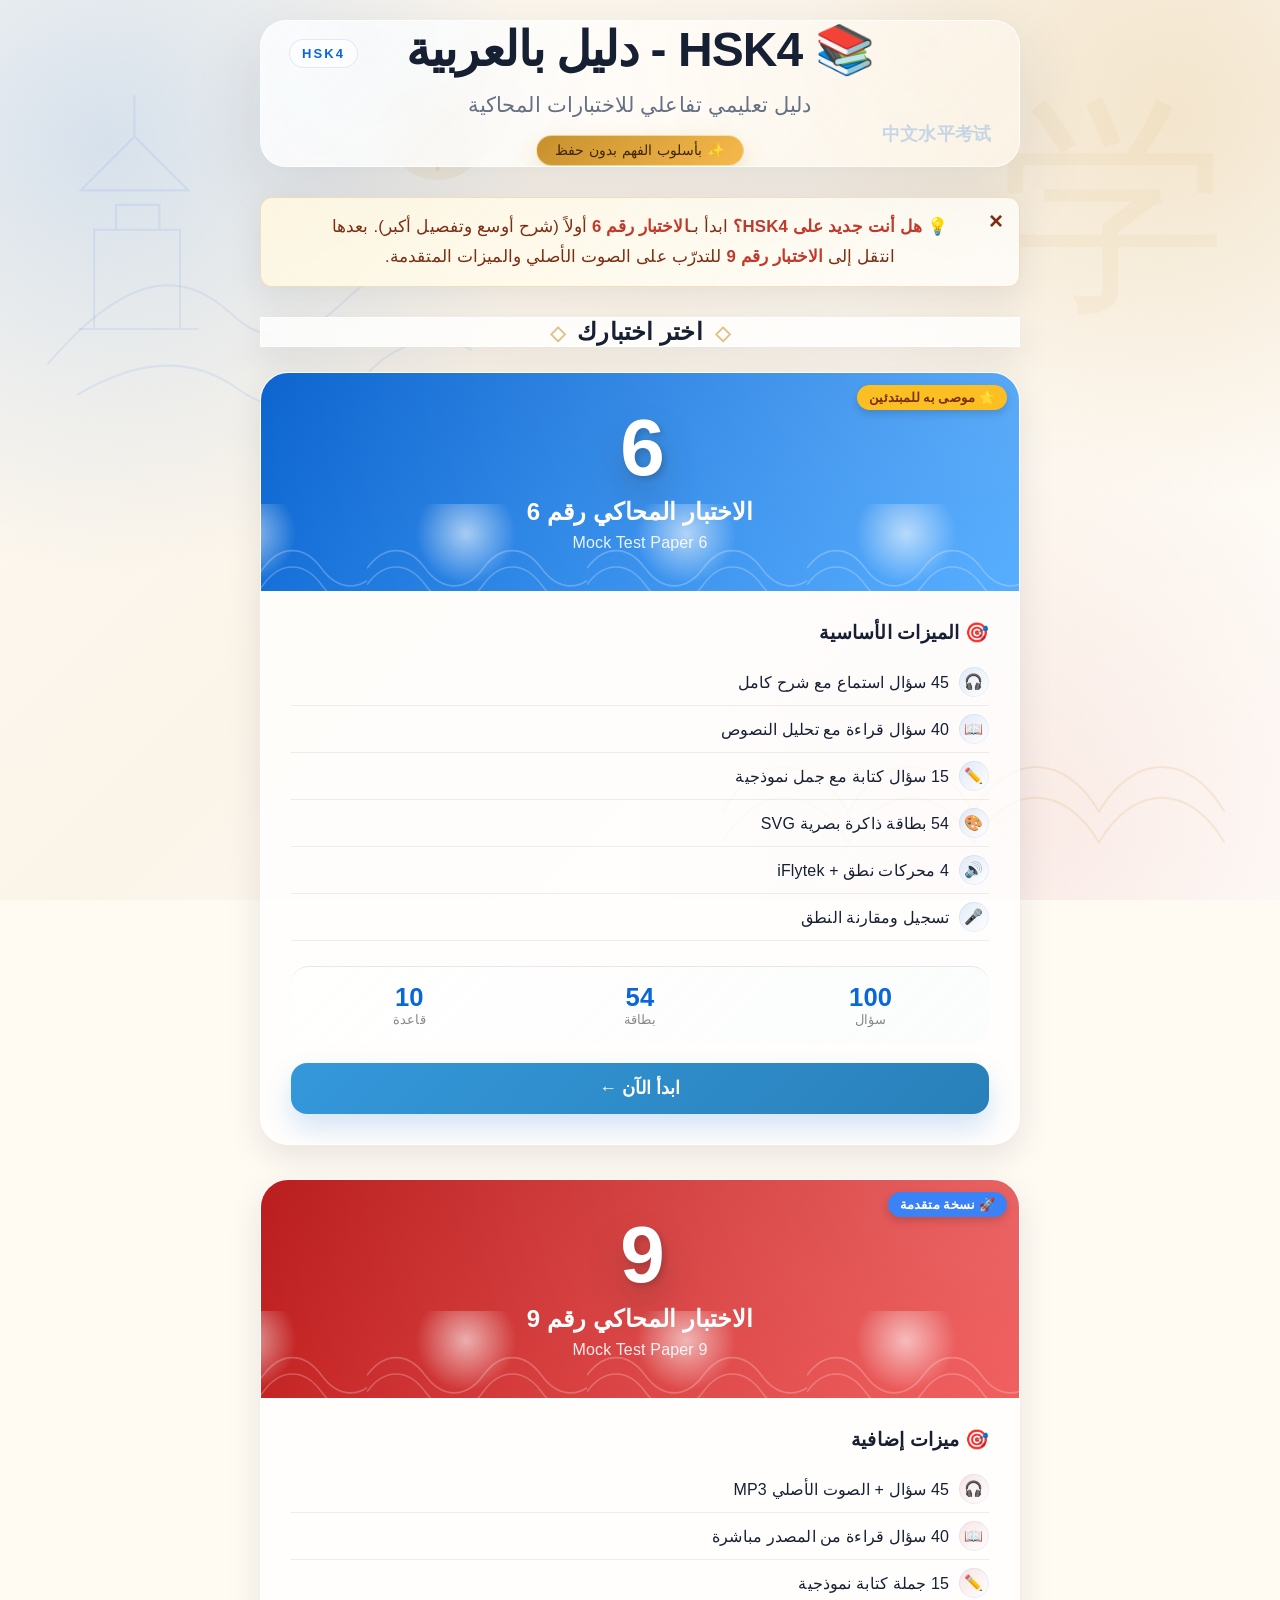
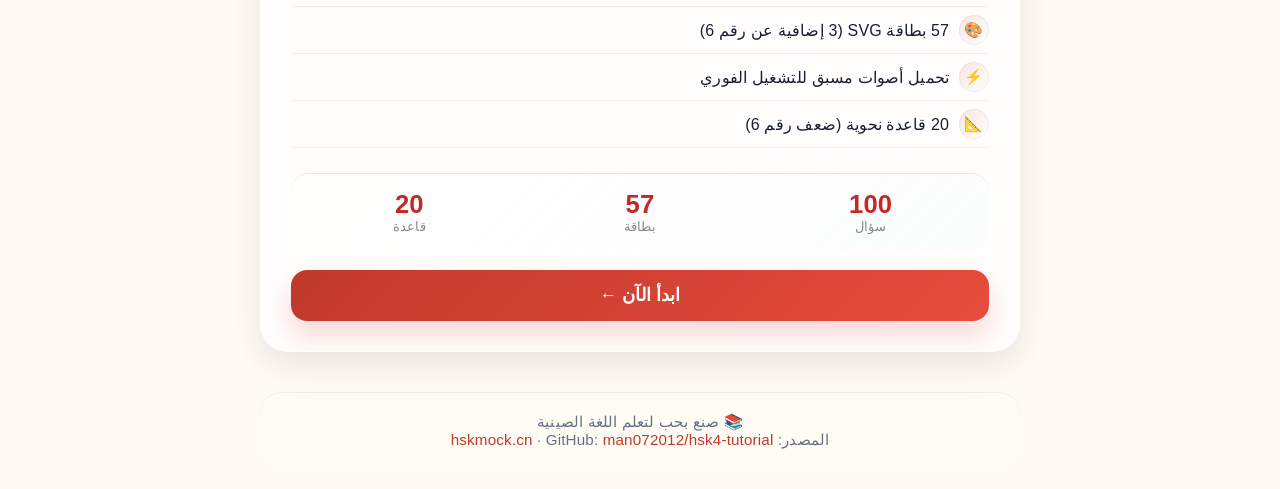
==== index.html @ 70808f12 "Add visual upgrade layer (Chinese-themed beautiful design) Hybrid approach: Keep all SEO/a11y improv" ====
<!DOCTYPE html>
<html lang="ar" dir="rtl">
<head>
<meta charset="UTF-8">
<meta name="viewport" content="width=device-width, initial-scale=1.0">
<title>📚 HSK4 - دليل الاختبارات المحاكية بالعربية</title>
<meta name="description" content="📚 دليل تعليمي تفاعلي شامل بالعربية لاختبارات HSK4 المحاكية - 200 سؤال، بطاقات ذاكرة، نطق صيني، اختبار ذاتي مع تتبع تقدم">
<meta name="keywords" content="HSK4, الصينية, اختبار محاكي, دليل بالعربية, Mandarin, Chinese learning, Pinyin, تعلم الصينية">
<meta name="author" content="man072012">
<meta property="og:title" content="📚 HSK4 - دليل الاختبارات المحاكية بالعربية">
<meta property="og:description" content="دليل تعليمي تفاعلي للاختبارات المحاكية رقم 6 و 9 بأسلوب الفهم بدون حفظ - 200 سؤال + بطاقات ذاكرة + نطق صيني">
<meta property="og:type" content="website">
<meta property="og:url" content="https://man072012.github.io/hsk4-tutorial/">
<meta property="og:image" content="https://man072012.github.io/hsk4-tutorial/og-image.png">
<meta property="og:image:alt" content="HSK4 - دليل تعليمي بالعربية">
<meta property="og:image:width" content="1200">
<meta property="og:image:height" content="630">
<meta property="og:locale" content="ar_AR">
<meta name="twitter:card" content="summary_large_image">
<meta name="twitter:title" content="📚 HSK4 - دليل بالعربية">
<meta name="twitter:description" content="دليل تعليمي تفاعلي للاختبارات المحاكية HSK4">
<meta name="twitter:image" content="https://man072012.github.io/hsk4-tutorial/og-image.png">
<meta name="twitter:image:alt" content="HSK4 - دليل تعليمي بالعربية">
<link rel="icon" href="data:image/svg+xml,%3Csvg xmlns='http://www.w3.org/2000/svg' viewBox='0 0 100 100'%3E%3Crect width='100' height='100' rx='20' fill='%23667eea'/%3E%3Ctext x='50' y='65' font-size='50' text-anchor='middle' fill='white' font-weight='bold'%3E中%3C/text%3E%3C/svg%3E">
<link rel="canonical" href="https://man072012.github.io/hsk4-tutorial/">
<script type="application/ld+json">
{
  "@context": "https://schema.org",
  "@type": "EducationalOrganization",
  "name": "HSK4 Tutorial - دليل بالعربية",
  "url": "https://man072012.github.io/hsk4-tutorial/",
  "description": "دليل تعليمي تفاعلي بالعربية لاختبارات HSK4 المحاكية",
  "inLanguage": ["ar", "zh"],
  "hasCourseInstance": [
    {
      "@type": "Course",
      "name": "HSK4 Mock Test 6",
      "description": "الاختبار المحاكي رقم 6 - 100 سؤال مع شرح كامل",
      "url": "https://man072012.github.io/hsk4-tutorial/mock6.html",
      "provider": {"@type":"Organization","name":"man072012"},
      "educationalLevel": "Beginner-Intermediate"
    },
    {
      "@type": "Course",
      "name": "HSK4 Mock Test 9",
      "description": "الاختبار المحاكي رقم 9 - 100 سؤال + الصوت الأصلي",
      "url": "https://man072012.github.io/hsk4-tutorial/mock9.html",
      "provider": {"@type":"Organization","name":"man072012"},
      "educationalLevel": "Intermediate"
    }
  ]
}
</script>
<style>
*{box-sizing:border-box;margin:0;padding:0}
body{font-family:'Segoe UI','Tahoma','Arial',sans-serif;background:linear-gradient(135deg,#fdf6f0 0%,#fde6d3 100%);color:#2c3e50;min-height:100vh;padding:20px;display:flex;align-items:center;justify-content:center}
.container{max-width:1100px;width:100%;margin:auto}
header{text-align:center;margin-bottom:30px;animation:fadeIn 0.8s}
@keyframes fadeIn{from{opacity:0;transform:translateY(-20px)}to{opacity:1;transform:none}}
header h1{font-size:3em;color:#c0392b;margin-bottom:15px;text-shadow:2px 2px 4px rgba(0,0,0,0.1)}
header p{font-size:1.3em;color:#555;margin-bottom:8px}
header .badge{display:inline-block;background:#e74c3c;color:#fff;padding:6px 18px;border-radius:20px;font-size:0.9em;margin-top:10px}
.intro-tip{background:#fef3c7;border:2px dashed #d97706;color:#7c2d12;padding:14px 50px;border-radius:12px;margin:20px auto 30px;max-width:760px;font-size:1.05em;line-height:1.8;text-align:center}
.intro-tip strong{color:#c0392b}
.section-title{text-align:center;font-size:1.5em;color:#2c3e50;margin:0 0 25px;font-weight:bold}
.cards{display:grid;grid-template-columns:repeat(auto-fit,minmax(380px,1fr));gap:30px;margin-bottom:40px}
.card{background:#fff;border-radius:20px;overflow:hidden;box-shadow:0 10px 30px rgba(0,0,0,0.1);transition:transform 0.3s,box-shadow 0.3s;cursor:pointer;text-decoration:none;color:inherit;display:block;position:relative}
.card:hover{transform:translateY(-8px);box-shadow:0 20px 40px rgba(0,0,0,0.15)}
.card:focus{outline:3px solid #667eea;outline-offset:3px}
.card-recommended::before{content:'⭐ موصى به للمبتدئين';position:absolute;top:12px;right:12px;background:#fbbf24;color:#7c2d12;padding:5px 12px;border-radius:20px;font-size:0.8em;font-weight:bold;z-index:5;box-shadow:0 4px 8px rgba(0,0,0,0.15)}
.card-advanced::before{content:'🚀 نسخة متقدمة';position:absolute;top:12px;right:12px;background:#3b82f6;color:#fff;padding:5px 12px;border-radius:20px;font-size:0.8em;font-weight:bold;z-index:5;box-shadow:0 4px 8px rgba(0,0,0,0.15)}
.card-header{padding:35px;color:#fff;text-align:center;position:relative;overflow:hidden}
.card-header::after{content:'';position:absolute;top:0;left:0;right:0;bottom:0;background:radial-gradient(circle at top right,rgba(255,255,255,0.2),transparent);pointer-events:none}
.card-mock6 .card-header{background:linear-gradient(135deg,#3498db,#2980b9)}
.card-mock9 .card-header{background:linear-gradient(135deg,#c0392b,#e74c3c)}
.card-num{font-size:5em;font-weight:bold;line-height:1;margin-bottom:10px;text-shadow:3px 3px 6px rgba(0,0,0,0.2)}
.card-title{font-size:1.5em;font-weight:bold;margin-bottom:8px}
.card-subtitle{font-size:1em;opacity:0.9}
.card-body{padding:30px}
.card-body h3{color:#c0392b;font-size:1.2em;margin-bottom:15px;display:flex;align-items:center;gap:8px}
.features{list-style:none;margin-bottom:25px}
.features li{padding:8px 0;border-bottom:1px solid #f0f0f0;display:flex;align-items:center;gap:10px}
.features li:last-child{border-bottom:none}
.features .icon{width:30px;height:30px;background:#fdf6f0;border-radius:50%;display:flex;align-items:center;justify-content:center;flex-shrink:0;font-size:0.95em}
.stats{display:grid;grid-template-columns:repeat(3,1fr);gap:10px;margin-top:20px;padding-top:20px;border-top:2px solid #fdf6f0}
.stat{text-align:center}
.stat-num{font-size:1.6em;font-weight:bold;color:#c0392b}
.stat-label{font-size:0.8em;color:#888}
.btn{display:block;background:linear-gradient(135deg,#27ae60,#2ecc71);color:#fff;padding:15px;border-radius:10px;text-align:center;font-weight:bold;font-size:1.1em;margin-top:20px;transition:0.3s}
.card-mock6 .btn{background:linear-gradient(135deg,#3498db,#2980b9)}
.card-mock9 .btn{background:linear-gradient(135deg,#c0392b,#e74c3c)}
.card:hover .btn{transform:scale(1.02)}
footer{text-align:center;color:#888;font-size:0.95em;margin-top:30px;padding:20px}
footer a{color:#c0392b;text-decoration:none}
footer a:hover{text-decoration:underline}
@media (min-width:601px) and (max-width:900px){
  .cards{grid-template-columns:1fr;max-width:540px;margin-left:auto;margin-right:auto}
}
@media (max-width:600px){
  header h1{font-size:2em}
  header p{font-size:1em}
  .card-num{font-size:3.5em}
  .card-header{padding:25px}
  .card-body{padding:20px}
  .intro-tip{font-size:0.95em;padding:12px 42px 12px 14px}
  .card-recommended::before,.card-advanced::before{font-size:0.7em;padding:4px 10px}
}

.tip-close{position:absolute;top:8px;right:8px;background:transparent;border:none;color:#7c2d12;font-size:24px;font-weight:bold;cursor:pointer;width:30px;height:30px;border-radius:50%;display:flex;align-items:center;justify-content:center;transition:0.2s;line-height:1}
.tip-close:hover{background:rgba(124,45,18,0.15);transform:scale(1.1)}
.intro-tip{position:relative}
.skip-link{position:absolute;top:-100px;right:0;background:#c0392b;color:#fff;padding:8px 16px;border-radius:0 0 0 8px;z-index:10000;text-decoration:none;transition:top 0.2s;font-weight:bold}
.skip-link:focus{top:0;outline:3px solid #fbbf24}
</style>
<link rel="stylesheet" href="assets/hsk4-visual-upgrade.css">
<script src="assets/hsk4-visual-upgrade.js" defer></script>
</head>
<body>
<a href="#main" class="skip-link">⏭️ تخطي إلى المحتوى الرئيسي</a>
<main id="main" tabindex="-1">
<div class="container">
  <header>
    <h1>📚 HSK4 - دليل بالعربية</h1>
    <p>دليل تعليمي تفاعلي للاختبارات المحاكية</p>
    <span class="badge" role="note">✨ بأسلوب الفهم بدون حفظ</span>
  </header>

  <div class="intro-tip" id="introTip" role="note" aria-label="إرشاد للمبتدئين">
    <button class="tip-close" id="closeTip" aria-label="إغلاق التلميح" title="إغلاق">×</button>
    💡 <strong>هل أنت جديد على HSK4؟</strong> ابدأ بـ<strong>الاختبار رقم 6</strong> أولاً (شرح أوسع وتفصيل أكبر). بعدها انتقل إلى <strong>الاختبار رقم 9</strong> للتدرّب على الصوت الأصلي والميزات المتقدمة.
  </div>

  <h2 class="section-title">اختر اختبارك</h2>

  <div class="cards" role="list">
    <a href="mock6.html" class="card card-mock6 card-recommended" role="listitem" aria-label="الاختبار المحاكي رقم 6 - موصى به للمبتدئين">
      <div class="card-header">
        <div class="card-num" aria-hidden="true">6</div>
        <div class="card-title">الاختبار المحاكي رقم 6</div>
        <div class="card-subtitle">Mock Test Paper 6</div>
      </div>
      <div class="card-body">
        <h3>🎯 الميزات الأساسية</h3>
        <ul class="features" aria-label="ميزات الاختبار رقم 6">
          <li><span class="icon" aria-hidden="true">🎧</span> 45 سؤال استماع مع شرح كامل</li>
          <li><span class="icon" aria-hidden="true">📖</span> 40 سؤال قراءة مع تحليل النصوص</li>
          <li><span class="icon" aria-hidden="true">✏️</span> 15 سؤال كتابة مع جمل نموذجية</li>
          <li><span class="icon" aria-hidden="true">🎨</span> 54 بطاقة ذاكرة بصرية SVG</li>
          <li><span class="icon" aria-hidden="true">🔊</span> 4 محركات نطق + iFlytek</li>
          <li><span class="icon" aria-hidden="true">🎤</span> تسجيل ومقارنة النطق</li>
        </ul>
        <div class="stats" role="group" aria-label="إحصائيات الاختبار 6">
          <div class="stat" aria-label="100 سؤال"><div class="stat-num" aria-hidden="true">100</div><div class="stat-label" aria-hidden="true">سؤال</div></div>
          <div class="stat" aria-label="54 بطاقة"><div class="stat-num" aria-hidden="true">54</div><div class="stat-label" aria-hidden="true">بطاقة</div></div>
          <div class="stat" aria-label="10 قاعدة"><div class="stat-num" aria-hidden="true">10</div><div class="stat-label" aria-hidden="true">قاعدة</div></div>
        </div>
        <div class="btn">ابدأ الآن ←</div>
      </div>
    </a>

    <a href="mock9.html" class="card card-mock9 card-advanced" role="listitem" aria-label="الاختبار المحاكي رقم 9 - النسخة المتقدمة">
      <div class="card-header">
        <div class="card-num" aria-hidden="true">9</div>
        <div class="card-title">الاختبار المحاكي رقم 9</div>
        <div class="card-subtitle">Mock Test Paper 9</div>
      </div>
      <div class="card-body">
        <h3>🎯 ميزات إضافية</h3>
        <ul class="features" aria-label="ميزات الاختبار رقم 9">
          <li><span class="icon" aria-hidden="true">🎧</span> 45 سؤال + الصوت الأصلي MP3</li>
          <li><span class="icon" aria-hidden="true">📖</span> 40 سؤال قراءة من المصدر مباشرة</li>
          <li><span class="icon" aria-hidden="true">✏️</span> 15 جملة كتابة نموذجية</li>
          <li><span class="icon" aria-hidden="true">🎨</span> 57 بطاقة SVG (3 إضافية عن رقم 6)</li>
          <li><span class="icon" aria-hidden="true">⚡</span> تحميل أصوات مسبق للتشغيل الفوري</li>
          <li><span class="icon" aria-hidden="true">📐</span> 20 قاعدة نحوية (ضعف رقم 6)</li>
        </ul>
        <div class="stats" role="group" aria-label="إحصائيات الاختبار 9">
          <div class="stat" aria-label="100 سؤال"><div class="stat-num" aria-hidden="true">100</div><div class="stat-label" aria-hidden="true">سؤال</div></div>
          <div class="stat" aria-label="57 بطاقة"><div class="stat-num" aria-hidden="true">57</div><div class="stat-label" aria-hidden="true">بطاقة</div></div>
          <div class="stat" aria-label="20 قاعدة"><div class="stat-num" aria-hidden="true">20</div><div class="stat-label" aria-hidden="true">قاعدة</div></div>
        </div>
        <div class="btn">ابدأ الآن ←</div>
      </div>
    </a>
  </div>

  <footer>
    <p>📚 صنع بحب لتعلم اللغة الصينية</p>
    <p>المصدر: <a href="https://www.hskmock.cn" target="_blank" rel="noopener noreferrer">hskmock.cn</a> · GitHub: <a href="https://github.com/man072012/hsk4-tutorial" target="_blank" rel="noopener noreferrer">man072012/hsk4-tutorial</a></p>
  </footer>
</div>
</main>

<script>
(function(){
  var tip = document.getElementById('introTip');
  var btn = document.getElementById('closeTip');
  var KEY = 'hsk4_intro_dismissed';
  if (localStorage.getItem(KEY) === '1' && tip){
    tip.style.display = 'none';
  }
  if (btn){
    btn.addEventListener('click', function(){
      if (tip) tip.style.display = 'none';
      localStorage.setItem(KEY, '1');
    });
  }
})();
</script>
</body>
</html>
---- assets/hsk4-visual-upgrade.css ----
/*
  HSK4 Visual Upgrade Layer
  الهدف: تحسين المظهر، الخلفيات، البطاقات، الانتقالات والتنسيق دون تغيير المحتوى الأكاديمي.
  يعمل كطبقة CSS خارجية فوق الملفات الأصلية.
*/
:root{
  --hsk-paper:#fffaf2;
  --hsk-paper-2:#f7efe3;
  --hsk-ink:#172033;
  --hsk-muted:#657084;
  --hsk-blue:#0967d8;
  --hsk-blue-2:#1e88e5;
  --hsk-red:#c62828;
  --hsk-red-2:#e53935;
  --hsk-gold:#c58b22;
  --hsk-green:#15986a;
  --hsk-line:rgba(18,39,67,.12);
  --hsk-card:rgba(255,255,255,.78);
  --hsk-card-solid:#ffffff;
  --hsk-shadow:0 24px 70px rgba(29,40,63,.12);
  --hsk-shadow-soft:0 12px 34px rgba(29,40,63,.10);
  --hsk-radius:26px;
  --hsk-radius-md:18px;
  --hsk-font:'Segoe UI','Tahoma','Microsoft YaHei','Noto Sans Arabic',Arial,sans-serif;
  --hsk-zh:'Microsoft YaHei','Noto Sans SC','PingFang SC','SimHei',sans-serif;
}

*{scrollbar-width:thin;scrollbar-color:rgba(9,103,216,.35) rgba(246,239,227,.75)}
html{scroll-behavior:smooth;background:var(--hsk-paper)}
body{
  color:var(--hsk-ink) !important;
  font-family:var(--hsk-font) !important;
  background:
    radial-gradient(circle at 8% 16%, rgba(9,103,216,.16), transparent 27rem),
    radial-gradient(circle at 92% 13%, rgba(197,139,34,.16), transparent 24rem),
    radial-gradient(circle at 80% 92%, rgba(198,40,40,.08), transparent 25rem),
    linear-gradient(135deg, #fffaf2 0%, #fbf4e9 44%, #fffdfa 100%) !important;
  background-attachment:fixed !important;
  letter-spacing:.01em;
}
body::before{
  content:"";
  position:fixed;
  inset:0;
  pointer-events:none;
  z-index:0;
  opacity:.9;
  background-image:
    url("data:image/svg+xml,%3Csvg width='520' height='520' viewBox='0 0 520 520' xmlns='http://www.w3.org/2000/svg'%3E%3Cg fill='none' stroke='%230967d8' stroke-opacity='.09' stroke-width='2'%3E%3Cpath d='M46 352c68-80 124-98 176-50 36 34 68 30 112-12 38-36 70-42 118-18'/%3E%3Cpath d='M74 382c60-36 112-38 156-6 42 30 86 24 128-18 28-28 62-36 98-20'/%3E%3Cpath d='M91 222h83v96H91zM112 198h42v24h-42zM76 318h116'/%3E%3Cpath d='M130 132l52 52H78zM130 92v40'/%3E%3C/g%3E%3Cg fill='%23c58b22' fill-opacity='.09'%3E%3Ccircle cx='423' cy='126' r='48'/%3E%3Cpath d='M384 126h78M423 87v78M397 100l52 52M449 100l-52 52' stroke='%23c58b22' stroke-opacity='.18' stroke-width='3'/%3E%3C/g%3E%3C/svg%3E"),
    url("data:image/svg+xml,%3Csvg width='560' height='220' viewBox='0 0 560 220' xmlns='http://www.w3.org/2000/svg'%3E%3Cg fill='none' stroke='%23c58b22' stroke-width='2' stroke-opacity='.14'%3E%3Cpath d='M18 134c34-58 88-58 122 0 34-58 88-58 122 0 34-58 88-58 122 0 34-58 88-58 122 0'/%3E%3Cpath d='M18 164c34-58 88-58 122 0 34-58 88-58 122 0 34-58 88-58 122 0 34-58 88-58 122 0'/%3E%3C/g%3E%3C/svg%3E");
  background-position:left top, right bottom;
  background-repeat:no-repeat;
  background-size:min(42vw,560px), min(45vw,680px);
}
body::after{
  content:"学";
  position:fixed;
  right:4vw;
  top:10vh;
  font-family:var(--hsk-zh);
  font-size:clamp(120px,18vw,330px);
  color:rgba(197,139,34,.055);
  z-index:0;
  pointer-events:none;
  line-height:1;
}
body > *{position:relative;z-index:1}
::selection{background:rgba(9,103,216,.18);color:#071426}

/* الحاويات الأساسية */
.container,.wrapper{
  max-width:1180px !important;
  margin-inline:auto !important;
}

/* Hero / Header */
header,.hero{
  position:relative;
  overflow:hidden;
  border:1px solid rgba(255,255,255,.78) !important;
  background:
    linear-gradient(135deg, rgba(255,255,255,.88), rgba(255,250,242,.68)),
    radial-gradient(circle at 12% 12%, rgba(9,103,216,.16), transparent 16rem),
    radial-gradient(circle at 88% 18%, rgba(197,139,34,.14), transparent 20rem) !important;
  color:var(--hsk-ink) !important;
  box-shadow:var(--hsk-shadow) !important;
  border-radius:var(--hsk-radius) !important;
  backdrop-filter:blur(18px);
  -webkit-backdrop-filter:blur(18px);
}
header::before,.hero::before{
  content:"HSK4";
  position:absolute;
  left:28px;
  top:18px;
  font-size:13px;
  font-weight:900;
  letter-spacing:.16em;
  color:var(--hsk-blue);
  background:rgba(255,255,255,.62);
  border:1px solid rgba(9,103,216,.12);
  border-radius:999px;
  padding:6px 12px;
}
header::after,.hero::after{
  content:"中文水平考试";
  position:absolute;
  right:28px;
  bottom:20px;
  font-family:var(--hsk-zh);
  color:rgba(9,103,216,.22);
  font-weight:700;
  font-size:18px;
}
header h1,.hero h1{
  color:var(--hsk-ink) !important;
  font-weight:900 !important;
  letter-spacing:-.02em;
  text-shadow:none !important;
}
header p,.hero .subtitle,header .subtitle{
  color:var(--hsk-muted) !important;
}
.badge,header .badge,.hero .badge{
  background:linear-gradient(135deg, rgba(197,139,34,.95), rgba(245,181,66,.95)) !important;
  color:#412600 !important;
  box-shadow:0 10px 26px rgba(197,139,34,.22);
  border:1px solid rgba(255,255,255,.55);
}

/* التنقل */
nav,.tabs,.controls{
  border:1px solid rgba(255,255,255,.82) !important;
  background:rgba(255,255,255,.72) !important;
  backdrop-filter:blur(18px);
  -webkit-backdrop-filter:blur(18px);
  box-shadow:var(--hsk-shadow-soft) !important;
  border-radius:22px !important;
}
nav button,.tab-btn,.controls button{
  border:1px solid rgba(9,103,216,.10) !important;
  background:rgba(255,255,255,.62) !important;
  color:#263449 !important;
  border-radius:15px !important;
  transition:transform .25s ease, box-shadow .25s ease, background .25s ease, color .25s ease !important;
}
nav button:hover,.tab-btn:hover,.controls button:hover{
  transform:translateY(-2px);
  box-shadow:0 10px 24px rgba(9,103,216,.12);
}
nav button.active,.tab-btn.active,.controls button.active,.ttseng.active{
  background:linear-gradient(135deg, var(--hsk-blue), var(--hsk-blue-2)) !important;
  color:#fff !important;
  box-shadow:0 14px 30px rgba(9,103,216,.25) !important;
}
#toggleAnswers{background:linear-gradient(135deg,#7c3aed,#9333ea) !important;color:#fff !important}
#preloadAudio{background:linear-gradient(135deg,#0f9f6e,#22c55e) !important;color:#fff !important}

/* صفحة الهبوط */
.intro-tip,.welcome-card,.note,.intro-card,.summary-card{
  border:1px solid rgba(197,139,34,.24) !important;
  background:linear-gradient(135deg, rgba(255,248,224,.88), rgba(255,255,255,.72)) !important;
  box-shadow:var(--hsk-shadow-soft) !important;
  backdrop-filter:blur(12px);
  -webkit-backdrop-filter:blur(12px);
}
.section-title{
  position:relative;
  color:var(--hsk-ink) !important;
}
.section-title::before,.section-title::after{
  content:"◇";
  color:rgba(197,139,34,.52);
  font-size:.85em;
  margin:0 12px;
}
.cards{gap:34px !important}
a.card,.card,.q-card,.question,.section-title,.fc,.grammar-card,.vocab-card{
  background:rgba(255,255,255,.77) !important;
  border:1px solid rgba(255,255,255,.82) !important;
  box-shadow:var(--hsk-shadow-soft) !important;
  backdrop-filter:blur(14px);
  -webkit-backdrop-filter:blur(14px);
}
a.card,.card{
  border-radius:28px !important;
  transform:translateZ(0);
}
a.card:hover,.card:hover,.q-card:hover,.question:hover,.fc:hover{
  transform:translateY(-7px) scale(1.005) !important;
  box-shadow:0 26px 70px rgba(29,40,63,.16) !important;
}
.card-header{
  min-height:218px;
  isolation:isolate;
}
.card-header::before{
  content:"";
  position:absolute;
  inset:auto -15% -35% -15%;
  height:75%;
  background:
    radial-gradient(circle at 45% 18%, rgba(255,255,255,.7), transparent 28%),
    url("data:image/svg+xml,%3Csvg width='280' height='120' viewBox='0 0 280 120' xmlns='http://www.w3.org/2000/svg'%3E%3Cg fill='none' stroke='white' stroke-opacity='.28' stroke-width='2'%3E%3Cpath d='M0 82c22-30 52-30 74 0s52 30 74 0 52-30 74 0 52 30 74 0'/%3E%3Cpath d='M0 103c22-30 52-30 74 0s52 30 74 0 52-30 74 0 52 30 74 0'/%3E%3C/g%3E%3C/svg%3E");
  background-repeat:repeat-x;
  background-size:220px auto;
  opacity:.85;
  z-index:-1;
}
.card-mock6 .card-header{background:linear-gradient(135deg,#0b63ce,#3aa0ff) !important}
.card-mock9 .card-header{background:linear-gradient(135deg,#b91c1c,#ef4444) !important}
.card-num{
  filter:drop-shadow(0 18px 18px rgba(0,0,0,.22));
  letter-spacing:-.06em;
}
.card-body h3{color:var(--hsk-ink) !important}
.features li{border-bottom:1px solid rgba(29,40,63,.08) !important}
.features .icon{
  background:linear-gradient(135deg, rgba(9,103,216,.12), rgba(255,255,255,.8)) !important;
  box-shadow:inset 0 0 0 1px rgba(9,103,216,.08);
}
.card-mock9 .features .icon{background:linear-gradient(135deg,rgba(198,40,40,.12),rgba(255,255,255,.8)) !important}
.stats{
  border-top:1px solid rgba(29,40,63,.10) !important;
  background:linear-gradient(135deg, rgba(255,255,255,.68), rgba(248,250,252,.58));
  border-radius:18px;
  padding:16px 8px !important;
}
.stat-num{color:var(--hsk-blue) !important}
.card-mock9 .stat-num{color:var(--hsk-red) !important}
.btn,.card .btn{
  border-radius:16px !important;
  box-shadow:0 14px 28px rgba(9,103,216,.18);
}
.card-mock9 .btn{box-shadow:0 14px 28px rgba(198,40,40,.18)}
footer{
  color:var(--hsk-muted) !important;
  border-top:1px solid rgba(29,40,63,.08);
  background:rgba(255,255,255,.35);
  border-radius:22px;
}

/* صفحات الاختبار */
.question,.q-card{
  border-radius:24px !important;
  overflow:hidden;
  position:relative;
}
.question::before,.q-card::before{
  content:"";
  position:absolute;
  inset:0 0 auto 0;
  height:4px;
  background:linear-gradient(90deg,var(--hsk-blue),var(--hsk-gold),var(--hsk-red));
}
.qheader,.q-header{
  border-bottom:1px dashed rgba(29,40,63,.13) !important;
}
.qnum,.q-num-badge{
  background:linear-gradient(135deg,var(--hsk-blue),#4ea4ff) !important;
  color:#fff !important;
  box-shadow:0 10px 24px rgba(9,103,216,.24) !important;
}
.answer,.answer-badge,.answer-pill{
  background:linear-gradient(135deg,var(--hsk-green),#22c55e) !important;
  color:#fff !important;
  box-shadow:0 8px 18px rgba(21,152,106,.22);
}
.chinese,.chinese-box{
  border:1px solid rgba(197,139,34,.18) !important;
  border-right:4px solid var(--hsk-gold) !important;
  background:
    linear-gradient(135deg, rgba(255,252,236,.95), rgba(255,255,255,.78)),
    radial-gradient(circle at 100% 0, rgba(197,139,34,.11), transparent 12rem) !important;
  border-radius:18px !important;
  box-shadow:0 12px 28px rgba(197,139,34,.08);
}
.chinese,.chinese-text,.fc-zh{
  font-family:var(--hsk-zh) !important;
}
.option,.choice,.opt,.option-item{
  border-radius:16px !important;
  border:1px solid rgba(29,40,63,.09) !important;
  background:rgba(248,250,252,.72) !important;
  transition:transform .22s ease, box-shadow .22s ease, background .22s ease !important;
}
.option:hover,.choice:hover,.opt:hover,.option-item:hover{
  transform:translateX(-4px);
  box-shadow:0 10px 22px rgba(29,40,63,.10);
}
.option.correct,.option-correct-revealed,.correct,.choice.correct{
  background:linear-gradient(135deg, rgba(220,252,231,.9), rgba(255,255,255,.82)) !important;
  border-color:rgba(21,152,106,.28) !important;
}
.option-wrong,.wrong,.choice.wrong{
  background:linear-gradient(135deg, rgba(254,226,226,.92), rgba(255,255,255,.78)) !important;
  border-color:rgba(198,40,40,.28) !important;
}
.explanation,.explain,.explain-box,.grammar-card{
  background:
    linear-gradient(135deg, rgba(239,247,255,.86), rgba(255,255,255,.78)),
    radial-gradient(circle at 100% 0, rgba(9,103,216,.09), transparent 14rem) !important;
  border:1px solid rgba(9,103,216,.14) !important;
  border-right:4px solid var(--hsk-blue) !important;
  border-radius:20px !important;
  box-shadow:var(--hsk-shadow-soft) !important;
}
.explanation h4,.explain h4,.grammar-card h3{color:var(--hsk-blue) !important}
.clickable{
  color:#a31818 !important;
  background:linear-gradient(180deg, transparent 58%, rgba(245,181,66,.26) 0);
  text-decoration:none !important;
  border-radius:6px !important;
}
.clickable:hover{
  background:rgba(245,181,66,.24) !important;
  box-shadow:0 0 0 4px rgba(245,181,66,.10);
}
a.audio-link,.audio-link,audio{
  border-radius:16px !important;
}
a.audio-link{
  background:linear-gradient(135deg, rgba(255,247,237,.95), rgba(255,255,255,.72)) !important;
  color:#b45309 !important;
  border:1px solid rgba(245,181,66,.28) !important;
  box-shadow:0 10px 22px rgba(197,139,34,.10);
}
.show-answer-btn,.reveal-btn,.recbtn{
  border-radius:14px !important;
  border:1px solid rgba(255,255,255,.55) !important;
  box-shadow:0 10px 20px rgba(29,40,63,.11);
}

/* بطاقات الذاكرة */
.fc-grid{
  gap:18px !important;
}
.fc{
  border-radius:24px !important;
  min-height:170px;
  position:relative;
  overflow:hidden;
}
.fc::after{
  content:"";
  position:absolute;
  inset:auto -22px -30px -22px;
  height:72px;
  background:url("data:image/svg+xml,%3Csvg width='240' height='90' viewBox='0 0 240 90' xmlns='http://www.w3.org/2000/svg'%3E%3Cg fill='none' stroke='%230967d8' stroke-opacity='.12' stroke-width='2'%3E%3Cpath d='M0 58c20-24 46-24 66 0s46 24 66 0 46-24 66 0 46 24 66 0'/%3E%3Cpath d='M0 76c20-24 46-24 66 0s46 24 66 0 46-24 66 0 46 24 66 0'/%3E%3C/g%3E%3C/svg%3E") repeat-x bottom/180px auto;
  opacity:.9;
}
.fc-zh{font-size:clamp(1.55rem,2vw,2.15rem) !important;color:#0f1a2f !important;font-weight:800}
.fc-py,.pinyin,.pinyin-text,.keyword-pinyin{color:#8b5e1a !important}

/* شريط التقدم */
#progress-bar{
  height:7px !important;
  background:rgba(255,255,255,.65) !important;
  box-shadow:0 4px 14px rgba(29,40,63,.08);
}
#progress-fill{background:linear-gradient(90deg,var(--hsk-blue),#22c55e,var(--hsk-gold)) !important}
#progress-text{
  color:#0f1a2f !important;
  border-color:rgba(9,103,216,.12) !important;
  box-shadow:0 6px 18px rgba(29,40,63,.08);
}
.dark-mode-btn{
  box-shadow:0 18px 40px rgba(29,40,63,.2) !important;
  border-radius:18px !important;
}

/* انتقالات ناعمة */
@keyframes hskFloatIn{from{opacity:0;transform:translateY(18px)}to{opacity:1;transform:translateY(0)}}
header,.hero,.intro-tip,.cards,.intro-card,.welcome-card,.section-title,.question,.q-card,.fc,.grammar-card{animation:hskFloatIn .55s ease both}
.cards .card:nth-child(2),.fc-grid .fc:nth-child(2),.q-card:nth-child(2),.question:nth-child(2){animation-delay:.05s}
.fc-grid .fc:nth-child(3),.q-card:nth-child(3),.question:nth-child(3){animation-delay:.10s}
.fc-grid .fc:nth-child(4),.q-card:nth-child(4),.question:nth-child(4){animation-delay:.15s}

/* الوضع الداكن: تحسين الانسجام */
body.dark-mode{
  background:
    radial-gradient(circle at 8% 15%, rgba(9,103,216,.18), transparent 28rem),
    radial-gradient(circle at 90% 20%, rgba(197,139,34,.15), transparent 24rem),
    linear-gradient(135deg,#0b1120,#121b2d) !important;
}
body.dark-mode::after{color:rgba(255,255,255,.035)}
body.dark-mode header,body.dark-mode .hero,body.dark-mode nav,body.dark-mode .tabs,body.dark-mode .controls,body.dark-mode .question,body.dark-mode .q-card,body.dark-mode .intro-card,body.dark-mode .fc,body.dark-mode .section-title{
  background:rgba(15,23,42,.78) !important;
  color:#e5eefb !important;
  border-color:rgba(148,163,184,.18) !important;
}
body.dark-mode header h1,body.dark-mode .hero h1,body.dark-mode .fc-zh{color:#f8fafc !important}
body.dark-mode header p,body.dark-mode .hero .subtitle{color:#b6c3d5 !important}

@media (prefers-reduced-motion:reduce){
  *,*::before,*::after{animation:none !important;transition:none !important;scroll-behavior:auto !important}
}
@media (max-width:700px){
  body{padding-inline:10px !important}
  header::before,.hero::before,header::after,.hero::after{display:none}
  .card-header{min-height:180px}
  nav,.tabs,.controls{border-radius:16px !important}
  .question,.q-card{border-radius:18px !important}
}
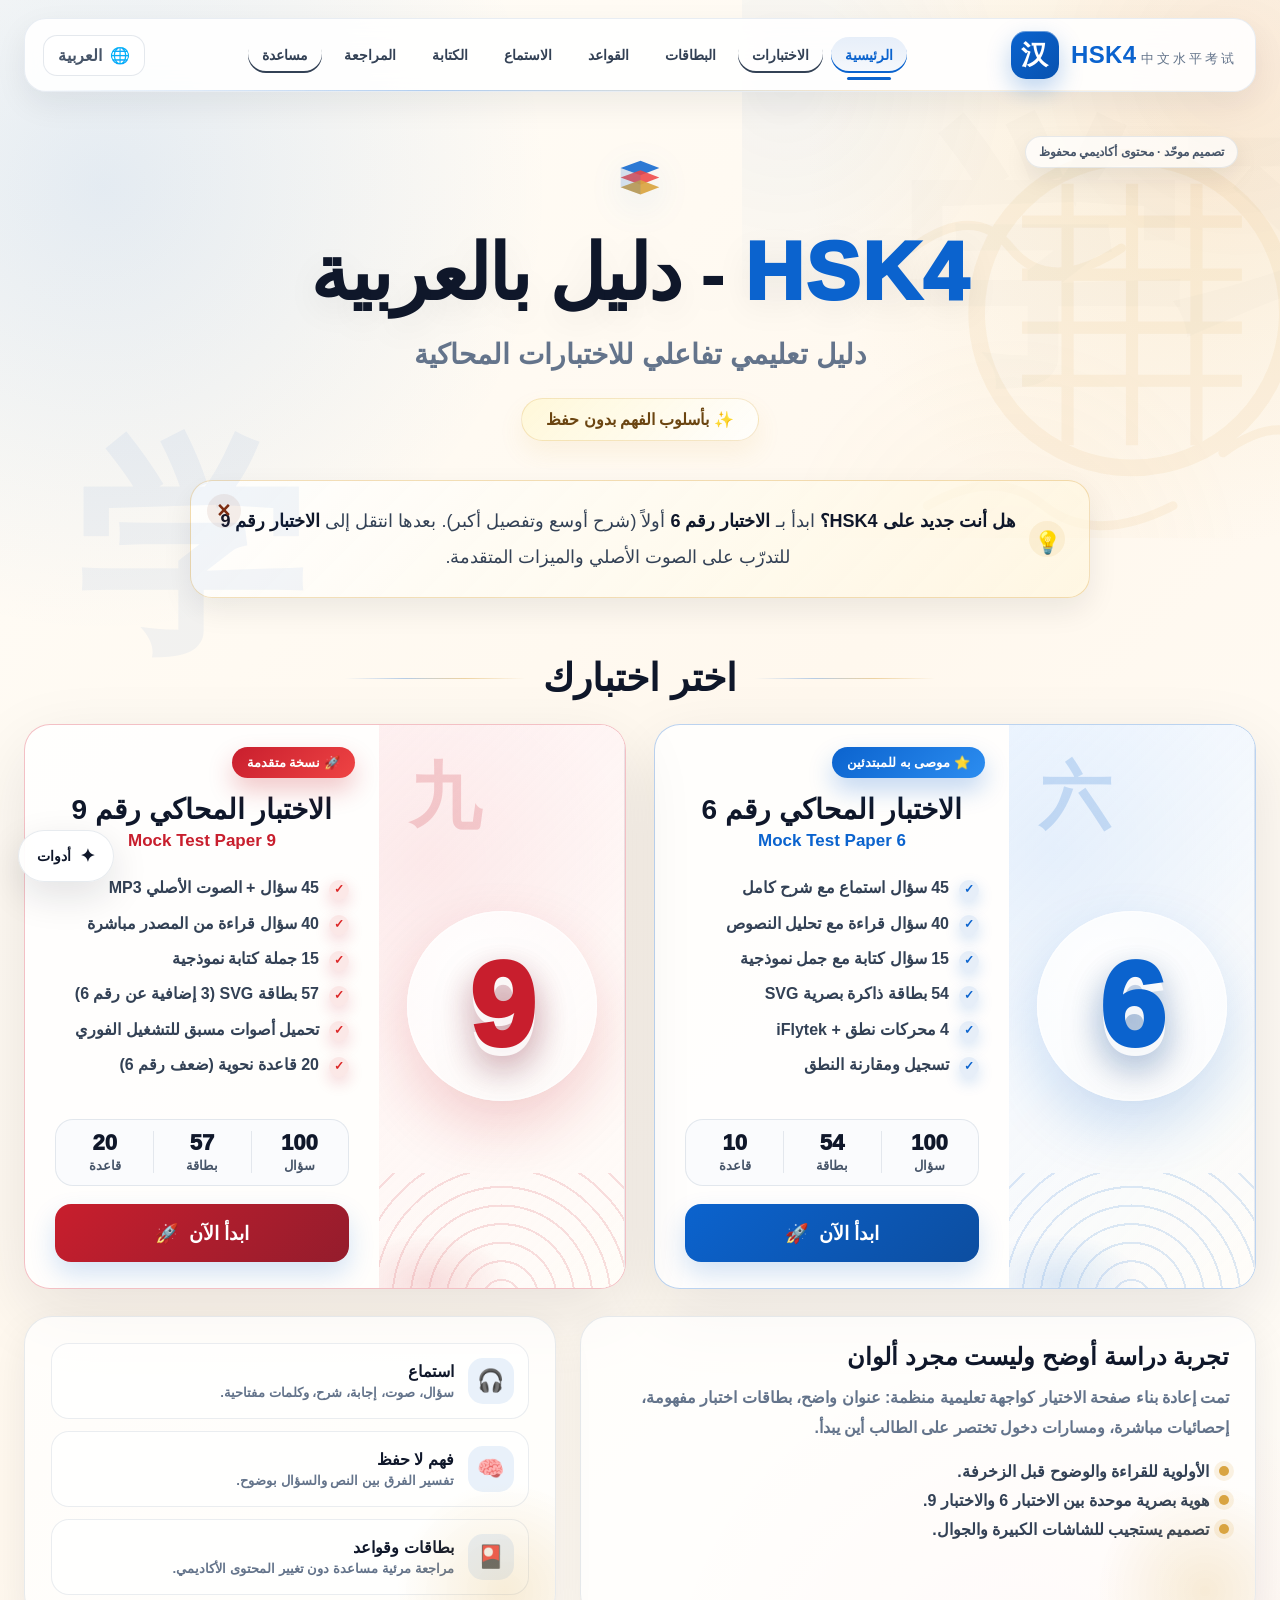
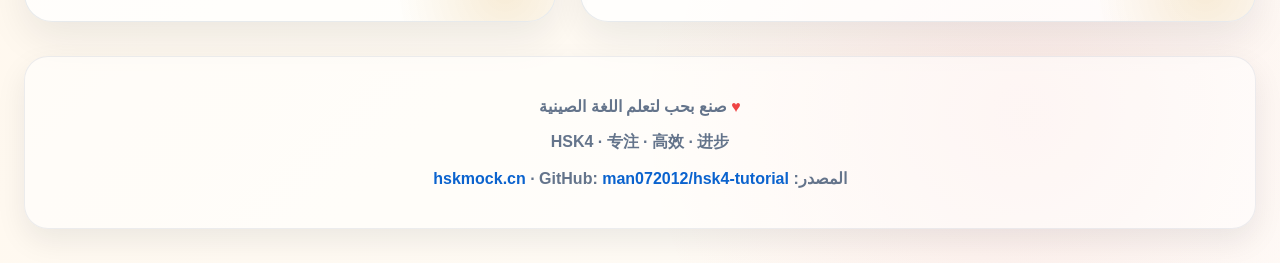
==== commit fd88a8c3: "Stage 9 Deep Audited: Major visual upgrade with 113 real WebP images This is a comprehensive profess" ====
--- a/index.html
+++ b/index.html
@@ -1,28 +1,33 @@
 <!DOCTYPE html>
-<html lang="ar" dir="rtl">
+
+<html dir="rtl" lang="ar">
 <head>
-<meta charset="UTF-8">
-<meta name="viewport" content="width=device-width, initial-scale=1.0">
+<meta charset="utf-8"/>
+<meta content="width=device-width, initial-scale=1.0" name="viewport"/>
 <title>📚 HSK4 - دليل الاختبارات المحاكية بالعربية</title>
-<meta name="description" content="📚 دليل تعليمي تفاعلي شامل بالعربية لاختبارات HSK4 المحاكية - 200 سؤال، بطاقات ذاكرة، نطق صيني، اختبار ذاتي مع تتبع تقدم">
-<meta name="keywords" content="HSK4, الصينية, اختبار محاكي, دليل بالعربية, Mandarin, Chinese learning, Pinyin, تعلم الصينية">
-<meta name="author" content="man072012">
-<meta property="og:title" content="📚 HSK4 - دليل الاختبارات المحاكية بالعربية">
-<meta property="og:description" content="دليل تعليمي تفاعلي للاختبارات المحاكية رقم 6 و 9 بأسلوب الفهم بدون حفظ - 200 سؤال + بطاقات ذاكرة + نطق صيني">
-<meta property="og:type" content="website">
-<meta property="og:url" content="https://man072012.github.io/hsk4-tutorial/">
-<meta property="og:image" content="https://man072012.github.io/hsk4-tutorial/og-image.png">
-<meta property="og:image:alt" content="HSK4 - دليل تعليمي بالعربية">
-<meta property="og:image:width" content="1200">
-<meta property="og:image:height" content="630">
-<meta property="og:locale" content="ar_AR">
-<meta name="twitter:card" content="summary_large_image">
-<meta name="twitter:title" content="📚 HSK4 - دليل بالعربية">
-<meta name="twitter:description" content="دليل تعليمي تفاعلي للاختبارات المحاكية HSK4">
-<meta name="twitter:image" content="https://man072012.github.io/hsk4-tutorial/og-image.png">
-<meta name="twitter:image:alt" content="HSK4 - دليل تعليمي بالعربية">
-<link rel="icon" href="data:image/svg+xml,%3Csvg xmlns='http://www.w3.org/2000/svg' viewBox='0 0 100 100'%3E%3Crect width='100' height='100' rx='20' fill='%23667eea'/%3E%3Ctext x='50' y='65' font-size='50' text-anchor='middle' fill='white' font-weight='bold'%3E中%3C/text%3E%3C/svg%3E">
-<link rel="canonical" href="https://man072012.github.io/hsk4-tutorial/">
+<meta content="📚 دليل تعليمي تفاعلي شامل بالعربية لاختبارات HSK4 المحاكية - 200 سؤال، بطاقات ذاكرة، نطق صيني، اختبار ذاتي مع تتبع تقدم" name="description"/>
+<meta content="HSK4, الصينية, اختبار محاكي, دليل بالعربية, Mandarin, Chinese learning, Pinyin, تعلم الصينية" name="keywords"/>
+<meta content="man072012" name="author"/>
+<meta content="📚 HSK4 - دليل الاختبارات المحاكية بالعربية" property="og:title"/>
+<meta content="دليل تعليمي تفاعلي للاختبارات المحاكية رقم 6 و 9 بأسلوب الفهم بدون حفظ - 200 سؤال + بطاقات ذاكرة + نطق صيني" property="og:description"/>
+<meta content="website" property="og:type"/>
+<meta content="https://man072012.github.io/hsk4-tutorial/" property="og:url"/>
+<meta content="https://man072012.github.io/hsk4-tutorial/og-image.png" property="og:image"/>
+<meta content="HSK4 - دليل تعليمي بالعربية" property="og:image:alt"/>
+<meta content="1200" property="og:image:width"/>
+<meta content="630" property="og:image:height"/>
+<meta content="ar_AR" property="og:locale"/>
+<meta content="summary_large_image" name="twitter:card"/>
+<meta content="📚 HSK4 - دليل بالعربية" name="twitter:title"/>
+<meta content="دليل تعليمي تفاعلي للاختبارات المحاكية HSK4" name="twitter:description"/>
+<link href="https://man072012.github.io/hsk4-tutorial/" rel="canonical"/>
+<link href="data:image/svg+xml,%3Csvg xmlns='http://www.w3.org/2000/svg' viewBox='0 0 100 100'%3E%3Crect width='100' height='100' rx='22' fill='%230b63ce'/%3E%3Ctext x='50' y='65' font-size='52' text-anchor='middle' fill='white' font-weight='bold'%3E汉%3C/text%3E%3C/svg%3E" rel="icon"/>
+<link href="assets/hsk4-ui.css" rel="stylesheet"/>
+<meta content="#0b63ce" name="theme-color"/>
+<meta content="HSK4 Arabic" name="apple-mobile-web-app-title"/>
+<meta content="HSK4 Arabic" name="application-name"/>
+<link href="site.webmanifest" rel="manifest"/>
+<link href="assets/icons/icon.svg" rel="icon" type="image/svg+xml"/>
 <script type="application/ld+json">
 {
   "@context": "https://schema.org",
@@ -51,161 +56,150 @@
   ]
 }
 </script>
-<style>
-*{box-sizing:border-box;margin:0;padding:0}
-body{font-family:'Segoe UI','Tahoma','Arial',sans-serif;background:linear-gradient(135deg,#fdf6f0 0%,#fde6d3 100%);color:#2c3e50;min-height:100vh;padding:20px;display:flex;align-items:center;justify-content:center}
-.container{max-width:1100px;width:100%;margin:auto}
-header{text-align:center;margin-bottom:30px;animation:fadeIn 0.8s}
-@keyframes fadeIn{from{opacity:0;transform:translateY(-20px)}to{opacity:1;transform:none}}
-header h1{font-size:3em;color:#c0392b;margin-bottom:15px;text-shadow:2px 2px 4px rgba(0,0,0,0.1)}
-header p{font-size:1.3em;color:#555;margin-bottom:8px}
-header .badge{display:inline-block;background:#e74c3c;color:#fff;padding:6px 18px;border-radius:20px;font-size:0.9em;margin-top:10px}
-.intro-tip{background:#fef3c7;border:2px dashed #d97706;color:#7c2d12;padding:14px 50px;border-radius:12px;margin:20px auto 30px;max-width:760px;font-size:1.05em;line-height:1.8;text-align:center}
-.intro-tip strong{color:#c0392b}
-.section-title{text-align:center;font-size:1.5em;color:#2c3e50;margin:0 0 25px;font-weight:bold}
-.cards{display:grid;grid-template-columns:repeat(auto-fit,minmax(380px,1fr));gap:30px;margin-bottom:40px}
-.card{background:#fff;border-radius:20px;overflow:hidden;box-shadow:0 10px 30px rgba(0,0,0,0.1);transition:transform 0.3s,box-shadow 0.3s;cursor:pointer;text-decoration:none;color:inherit;display:block;position:relative}
-.card:hover{transform:translateY(-8px);box-shadow:0 20px 40px rgba(0,0,0,0.15)}
-.card:focus{outline:3px solid #667eea;outline-offset:3px}
-.card-recommended::before{content:'⭐ موصى به للمبتدئين';position:absolute;top:12px;right:12px;background:#fbbf24;color:#7c2d12;padding:5px 12px;border-radius:20px;font-size:0.8em;font-weight:bold;z-index:5;box-shadow:0 4px 8px rgba(0,0,0,0.15)}
-.card-advanced::before{content:'🚀 نسخة متقدمة';position:absolute;top:12px;right:12px;background:#3b82f6;color:#fff;padding:5px 12px;border-radius:20px;font-size:0.8em;font-weight:bold;z-index:5;box-shadow:0 4px 8px rgba(0,0,0,0.15)}
-.card-header{padding:35px;color:#fff;text-align:center;position:relative;overflow:hidden}
-.card-header::after{content:'';position:absolute;top:0;left:0;right:0;bottom:0;background:radial-gradient(circle at top right,rgba(255,255,255,0.2),transparent);pointer-events:none}
-.card-mock6 .card-header{background:linear-gradient(135deg,#3498db,#2980b9)}
-.card-mock9 .card-header{background:linear-gradient(135deg,#c0392b,#e74c3c)}
-.card-num{font-size:5em;font-weight:bold;line-height:1;margin-bottom:10px;text-shadow:3px 3px 6px rgba(0,0,0,0.2)}
-.card-title{font-size:1.5em;font-weight:bold;margin-bottom:8px}
-.card-subtitle{font-size:1em;opacity:0.9}
-.card-body{padding:30px}
-.card-body h3{color:#c0392b;font-size:1.2em;margin-bottom:15px;display:flex;align-items:center;gap:8px}
-.features{list-style:none;margin-bottom:25px}
-.features li{padding:8px 0;border-bottom:1px solid #f0f0f0;display:flex;align-items:center;gap:10px}
-.features li:last-child{border-bottom:none}
-.features .icon{width:30px;height:30px;background:#fdf6f0;border-radius:50%;display:flex;align-items:center;justify-content:center;flex-shrink:0;font-size:0.95em}
-.stats{display:grid;grid-template-columns:repeat(3,1fr);gap:10px;margin-top:20px;padding-top:20px;border-top:2px solid #fdf6f0}
-.stat{text-align:center}
-.stat-num{font-size:1.6em;font-weight:bold;color:#c0392b}
-.stat-label{font-size:0.8em;color:#888}
-.btn{display:block;background:linear-gradient(135deg,#27ae60,#2ecc71);color:#fff;padding:15px;border-radius:10px;text-align:center;font-weight:bold;font-size:1.1em;margin-top:20px;transition:0.3s}
-.card-mock6 .btn{background:linear-gradient(135deg,#3498db,#2980b9)}
-.card-mock9 .btn{background:linear-gradient(135deg,#c0392b,#e74c3c)}
-.card:hover .btn{transform:scale(1.02)}
-footer{text-align:center;color:#888;font-size:0.95em;margin-top:30px;padding:20px}
-footer a{color:#c0392b;text-decoration:none}
-footer a:hover{text-decoration:underline}
-@media (min-width:601px) and (max-width:900px){
-  .cards{grid-template-columns:1fr;max-width:540px;margin-left:auto;margin-right:auto}
-}
-@media (max-width:600px){
-  header h1{font-size:2em}
-  header p{font-size:1em}
-  .card-num{font-size:3.5em}
-  .card-header{padding:25px}
-  .card-body{padding:20px}
-  .intro-tip{font-size:0.95em;padding:12px 42px 12px 14px}
-  .card-recommended::before,.card-advanced::before{font-size:0.7em;padding:4px 10px}
-}
-
-.tip-close{position:absolute;top:8px;right:8px;background:transparent;border:none;color:#7c2d12;font-size:24px;font-weight:bold;cursor:pointer;width:30px;height:30px;border-radius:50%;display:flex;align-items:center;justify-content:center;transition:0.2s;line-height:1}
-.tip-close:hover{background:rgba(124,45,18,0.15);transform:scale(1.1)}
-.intro-tip{position:relative}
-.skip-link{position:absolute;top:-100px;right:0;background:#c0392b;color:#fff;padding:8px 16px;border-radius:0 0 0 8px;z-index:10000;text-decoration:none;transition:top 0.2s;font-weight:bold}
-.skip-link:focus{top:0;outline:3px solid #fbbf24}
-</style>
-<link rel="stylesheet" href="assets/hsk4-visual-upgrade.css">
-<script src="assets/hsk4-visual-upgrade.js" defer></script>
+<link href="assets/hsk4-final-polish.css" rel="stylesheet"/>
+<link href="assets/hsk4-release-hardening.css" rel="stylesheet"/><link href="assets/hsk4-stage9-reference-style.css" rel="stylesheet"/>
 </head>
-<body>
-<a href="#main" class="skip-link">⏭️ تخطي إلى المحتوى الرئيسي</a>
-<main id="main" tabindex="-1">
-<div class="container">
-  <header>
-    <h1>📚 HSK4 - دليل بالعربية</h1>
-    <p>دليل تعليمي تفاعلي للاختبارات المحاكية</p>
-    <span class="badge" role="note">✨ بأسلوب الفهم بدون حفظ</span>
-  </header>
-
-  <div class="intro-tip" id="introTip" role="note" aria-label="إرشاد للمبتدئين">
-    <button class="tip-close" id="closeTip" aria-label="إغلاق التلميح" title="إغلاق">×</button>
-    💡 <strong>هل أنت جديد على HSK4؟</strong> ابدأ بـ<strong>الاختبار رقم 6</strong> أولاً (شرح أوسع وتفصيل أكبر). بعدها انتقل إلى <strong>الاختبار رقم 9</strong> للتدرّب على الصوت الأصلي والميزات المتقدمة.
-  </div>
-
-  <h2 class="section-title">اختر اختبارك</h2>
-
-  <div class="cards" role="list">
-    <a href="mock6.html" class="card card-mock6 card-recommended" role="listitem" aria-label="الاختبار المحاكي رقم 6 - موصى به للمبتدئين">
-      <div class="card-header">
-        <div class="card-num" aria-hidden="true">6</div>
-        <div class="card-title">الاختبار المحاكي رقم 6</div>
-        <div class="card-subtitle">Mock Test Paper 6</div>
-      </div>
-      <div class="card-body">
-        <h3>🎯 الميزات الأساسية</h3>
-        <ul class="features" aria-label="ميزات الاختبار رقم 6">
-          <li><span class="icon" aria-hidden="true">🎧</span> 45 سؤال استماع مع شرح كامل</li>
-          <li><span class="icon" aria-hidden="true">📖</span> 40 سؤال قراءة مع تحليل النصوص</li>
-          <li><span class="icon" aria-hidden="true">✏️</span> 15 سؤال كتابة مع جمل نموذجية</li>
-          <li><span class="icon" aria-hidden="true">🎨</span> 54 بطاقة ذاكرة بصرية SVG</li>
-          <li><span class="icon" aria-hidden="true">🔊</span> 4 محركات نطق + iFlytek</li>
-          <li><span class="icon" aria-hidden="true">🎤</span> تسجيل ومقارنة النطق</li>
-        </ul>
-        <div class="stats" role="group" aria-label="إحصائيات الاختبار 6">
-          <div class="stat" aria-label="100 سؤال"><div class="stat-num" aria-hidden="true">100</div><div class="stat-label" aria-hidden="true">سؤال</div></div>
-          <div class="stat" aria-label="54 بطاقة"><div class="stat-num" aria-hidden="true">54</div><div class="stat-label" aria-hidden="true">بطاقة</div></div>
-          <div class="stat" aria-label="10 قاعدة"><div class="stat-num" aria-hidden="true">10</div><div class="stat-label" aria-hidden="true">قاعدة</div></div>
-        </div>
-        <div class="btn">ابدأ الآن ←</div>
-      </div>
-    </a>
-
-    <a href="mock9.html" class="card card-mock9 card-advanced" role="listitem" aria-label="الاختبار المحاكي رقم 9 - النسخة المتقدمة">
-      <div class="card-header">
-        <div class="card-num" aria-hidden="true">9</div>
-        <div class="card-title">الاختبار المحاكي رقم 9</div>
-        <div class="card-subtitle">Mock Test Paper 9</div>
-      </div>
-      <div class="card-body">
-        <h3>🎯 ميزات إضافية</h3>
-        <ul class="features" aria-label="ميزات الاختبار رقم 9">
-          <li><span class="icon" aria-hidden="true">🎧</span> 45 سؤال + الصوت الأصلي MP3</li>
-          <li><span class="icon" aria-hidden="true">📖</span> 40 سؤال قراءة من المصدر مباشرة</li>
-          <li><span class="icon" aria-hidden="true">✏️</span> 15 جملة كتابة نموذجية</li>
-          <li><span class="icon" aria-hidden="true">🎨</span> 57 بطاقة SVG (3 إضافية عن رقم 6)</li>
-          <li><span class="icon" aria-hidden="true">⚡</span> تحميل أصوات مسبق للتشغيل الفوري</li>
-          <li><span class="icon" aria-hidden="true">📐</span> 20 قاعدة نحوية (ضعف رقم 6)</li>
-        </ul>
-        <div class="stats" role="group" aria-label="إحصائيات الاختبار 9">
-          <div class="stat" aria-label="100 سؤال"><div class="stat-num" aria-hidden="true">100</div><div class="stat-label" aria-hidden="true">سؤال</div></div>
-          <div class="stat" aria-label="57 بطاقة"><div class="stat-num" aria-hidden="true">57</div><div class="stat-label" aria-hidden="true">بطاقة</div></div>
-          <div class="stat" aria-label="20 قاعدة"><div class="stat-num" aria-hidden="true">20</div><div class="stat-label" aria-hidden="true">قاعدة</div></div>
-        </div>
-        <div class="btn">ابدأ الآن ←</div>
-      </div>
-    </a>
-  </div>
-
-  <footer>
-    <p>📚 صنع بحب لتعلم اللغة الصينية</p>
-    <p>المصدر: <a href="https://www.hskmock.cn" target="_blank" rel="noopener noreferrer">hskmock.cn</a> · GitHub: <a href="https://github.com/man072012/hsk4-tutorial" target="_blank" rel="noopener noreferrer">man072012/hsk4-tutorial</a></p>
-  </footer>
-</div>
+<body class="hsk-premium-body hsk-landing-page stage9-reference-polish">
+<main class="hsk-page-shell" id="main">
+<header aria-label="رأس الموقع" class="hsk-topbar hsk-reveal">
+<a aria-label="HSK4 الصفحة الرئيسية" class="hsk-brand" href="index.html">
+<span aria-hidden="true" class="hsk-logo">汉</span>
+<span>
+<span class="hsk-brand-title">HSK4</span>
+<span class="hsk-brand-sub">中文水平考试</span>
+</span>
+</a>
+<nav aria-label="التنقل الرئيسي" class="hsk-nav">
+<a class="active" href="index.html">الرئيسية</a>
+<a href="#tests">الاختبارات</a>
+<a href="mock9.html#tab-grammar">البطاقات</a>
+<a href="mock9.html#tab-grammar">القواعد</a>
+<a href="mock9.html#tab-listening">الاستماع</a>
+<a href="mock9.html#tab-writing">الكتابة</a>
+<a href="mock9.html#tab-reading">المراجعة</a>
+<a href="#about">مساعدة</a>
+</nav>
+<div aria-label="اللغة" class="hsk-lang"><span aria-hidden="true">🌐</span> العربية</div>
+</header>
+<section aria-labelledby="heroTitle" class="hsk-hero hsk-reveal delay-1">
+<div aria-hidden="true" class="hsk-hero-kicker">
+<span class="hsk-bookmark">
+<svg fill="none" role="img" viewbox="0 0 120 100" xmlns="http://www.w3.org/2000/svg">
+<path d="M20 23 61 8l39 15-39 15-41-15Z" fill="#0b63ce" opacity=".86"></path>
+<path d="M20 43 61 28l39 15-39 15-41-15Z" fill="#ef4444" opacity=".86"></path>
+<path d="M20 63 61 48l39 15-39 15-41-15Z" fill="#d9a441" opacity=".92"></path>
+<path d="M20 23v40l41 15V38L20 23Z" fill="#0b63ce" opacity=".16"></path>
+</svg>
+</span>
+</div>
+<h1 class="hsk-title" id="heroTitle"><span class="latin">HSK4</span> - دليل بالعربية</h1>
+<p class="hsk-subtitle">دليل تعليمي تفاعلي للاختبارات المحاكية</p>
+<span class="hsk-badge" role="note">✨ بأسلوب الفهم بدون حفظ</span>
+<div aria-label="إرشاد للمبتدئين" class="hsk-intro-note" id="introTip" role="note">
+<button aria-label="إغلاق التلميح" class="hsk-tip-close" id="closeTip" title="إغلاق">×</button>
+<span aria-hidden="true" class="hsk-note-icon">💡</span>
+<strong>هل أنت جديد على HSK4؟</strong>
+      ابدأ بـ <strong>الاختبار رقم 6</strong> أولاً (شرح أوسع وتفصيل أكبر). بعدها انتقل إلى <strong>الاختبار رقم 9</strong> للتدرّب على الصوت الأصلي والميزات المتقدمة.
+    </div>
+</section>
+<section aria-labelledby="testsTitle" class="hsk-reveal delay-2" id="tests">
+<h2 class="hsk-section-title" id="testsTitle">اختر اختبارك</h2>
+<div class="hsk-choice-grid" role="list">
+<a aria-label="الاختبار المحاكي رقم 6 - موصى به للمبتدئين" class="hsk-test-card blue" href="mock6.html" role="listitem">
+<div aria-hidden="true" class="hsk-card-art" data-watermark="六">
+<div class="hsk-num-wrap"><span>6</span></div>
+</div>
+<div class="hsk-card-body">
+<span class="hsk-chip">⭐ موصى به للمبتدئين</span>
+<div>
+<div class="hsk-card-heading">
+<h3>الاختبار المحاكي رقم 6</h3>
+<p>Mock Test Paper 6</p>
+</div>
+<ul aria-label="ميزات الاختبار رقم 6" class="hsk-features">
+<li>45 سؤال استماع مع شرح كامل</li>
+<li>40 سؤال قراءة مع تحليل النصوص</li>
+<li>15 سؤال كتابة مع جمل نموذجية</li>
+<li>54 بطاقة ذاكرة بصرية SVG</li>
+<li>4 محركات نطق + iFlytek</li>
+<li>تسجيل ومقارنة النطق</li>
+</ul>
+</div>
+<div>
+<div aria-label="إحصائيات الاختبار 6" class="hsk-stat-strip" role="group">
+<div class="hsk-stat"><b>100</b><span>سؤال</span></div>
+<div class="hsk-stat"><b>54</b><span>بطاقة</span></div>
+<div class="hsk-stat"><b>10</b><span>قاعدة</span></div>
+</div>
+<div class="hsk-cta">ابدأ الآن <span aria-hidden="true">🚀</span></div>
+</div>
+</div>
+</a>
+<a aria-label="الاختبار المحاكي رقم 9 - النسخة المتقدمة" class="hsk-test-card red" href="mock9.html" role="listitem">
+<div aria-hidden="true" class="hsk-card-art" data-watermark="九">
+<div class="hsk-num-wrap"><span>9</span></div>
+</div>
+<div class="hsk-card-body">
+<span class="hsk-chip">🚀 نسخة متقدمة</span>
+<div>
+<div class="hsk-card-heading">
+<h3>الاختبار المحاكي رقم 9</h3>
+<p>Mock Test Paper 9</p>
+</div>
+<ul aria-label="ميزات الاختبار رقم 9" class="hsk-features">
+<li>45 سؤال + الصوت الأصلي MP3</li>
+<li>40 سؤال قراءة من المصدر مباشرة</li>
+<li>15 جملة كتابة نموذجية</li>
+<li>57 بطاقة SVG (3 إضافية عن رقم 6)</li>
+<li>تحميل أصوات مسبق للتشغيل الفوري</li>
+<li>20 قاعدة نحوية (ضعف رقم 6)</li>
+</ul>
+</div>
+<div>
+<div aria-label="إحصائيات الاختبار 9" class="hsk-stat-strip" role="group">
+<div class="hsk-stat"><b>100</b><span>سؤال</span></div>
+<div class="hsk-stat"><b>57</b><span>بطاقة</span></div>
+<div class="hsk-stat"><b>20</b><span>قاعدة</span></div>
+</div>
+<div class="hsk-cta">ابدأ الآن <span aria-hidden="true">🚀</span></div>
+</div>
+</div>
+</a>
+</div>
+</section>
+<section aria-label="ما الذي يقدمه الدليل" class="hsk-deep-row hsk-reveal delay-3" id="about">
+<article class="hsk-panel">
+<h3>تجربة دراسة أوضح وليست مجرد ألوان</h3>
+<p>تمت إعادة بناء صفحة الاختيار كواجهة تعليمية منظمة: عنوان واضح، بطاقات اختبار مفهومة، إحصائيات مباشرة، ومسارات دخول تختصر على الطالب أين يبدأ.</p>
+<ul>
+<li>الأولوية للقراءة والوضوح قبل الزخرفة.</li>
+<li>هوية بصرية موحدة بين الاختبار 6 والاختبار 9.</li>
+<li>تصميم يستجيب للشاشات الكبيرة والجوال.</li>
+</ul>
+</article>
+<aside aria-label="خريطة التعلّم" class="hsk-panel hsk-preview-flow">
+<div class="hsk-flow-card">
+<span aria-hidden="true" class="hsk-flow-icon">🎧</span>
+<div><h4>استماع</h4><small>سؤال، صوت، إجابة، شرح، وكلمات مفتاحية.</small></div>
+</div>
+<div class="hsk-flow-card">
+<span aria-hidden="true" class="hsk-flow-icon">🧠</span>
+<div><h4>فهم لا حفظ</h4><small>تفسير الفرق بين النص والسؤال بوضوح.</small></div>
+</div>
+<div class="hsk-flow-card">
+<span aria-hidden="true" class="hsk-flow-icon">🎴</span>
+<div><h4>بطاقات وقواعد</h4><small>مراجعة مرئية مساعدة دون تغيير المحتوى الأكاديمي.</small></div>
+</div>
+</aside>
+</section>
+<footer class="hsk-footer hsk-reveal delay-4">
+<p><span class="heart">♥</span> صنع بحب لتعلم اللغة الصينية</p>
+<p>HSK4 · 专注 · 高效 · 进步</p>
+<p>المصدر: <a href="https://www.hskmock.cn" rel="noopener noreferrer" target="_blank">hskmock.cn</a> · GitHub: <a href="https://github.com/man072012/hsk4-tutorial" rel="noopener noreferrer" target="_blank">man072012/hsk4-tutorial</a></p>
+</footer>
 </main>
-
-<script>
-(function(){
-  var tip = document.getElementById('introTip');
-  var btn = document.getElementById('closeTip');
-  var KEY = 'hsk4_intro_dismissed';
-  if (localStorage.getItem(KEY) === '1' && tip){
-    tip.style.display = 'none';
-  }
-  if (btn){
-    btn.addEventListener('click', function(){
-      if (tip) tip.style.display = 'none';
-      localStorage.setItem(KEY, '1');
-    });
-  }
-})();
-</script>
-</body>
+<script defer="" src="assets/hsk4-ui.js"></script>
+<script defer="" src="assets/hsk4-final-polish.js"></script>
+<script defer="" src="assets/hsk4-release-hardening.js"></script>
+<script defer="True" src="assets/hsk4-stage9-visual-qa.js"></script></body>
 </html>
--- a/assets/hsk4-ui.css
+++ b/assets/hsk4-ui.css
@@ -0,0 +1,158 @@
+/* =========================================================
+   HSK4 Premium Visual System — Stage 1
+   Scope: shared tokens + landing page redesign.
+   Academic content is preserved; only UI/UX visuals change.
+   ========================================================= */
+:root{
+  --hsk-blue:#0b63ce;
+  --hsk-blue-2:#2c8df0;
+  --hsk-red:#c81e2d;
+  --hsk-red-2:#ef4444;
+  --hsk-gold:#d9a441;
+  --hsk-ink:#0f172a;
+  --hsk-muted:#64748b;
+  --hsk-paper:#fffaf0;
+  --hsk-cream:#f7efe0;
+  --hsk-line:rgba(148,163,184,.28);
+  --hsk-card:rgba(255,255,255,.78);
+  --hsk-card-solid:#ffffff;
+  --hsk-shadow:0 22px 55px rgba(15,23,42,.12);
+  --hsk-shadow-soft:0 12px 30px rgba(15,23,42,.08);
+  --hsk-radius:28px;
+  --hsk-radius-md:20px;
+  --hsk-radius-sm:14px;
+  --hsk-font:'Segoe UI','Noto Sans Arabic','Tahoma','Arial',sans-serif;
+  --hsk-zh:'Noto Serif SC','Microsoft YaHei','PingFang SC','SimSun',serif;
+}
+*{box-sizing:border-box}
+html{scroll-behavior:smooth}
+body.hsk-premium-body{
+  margin:0;
+  min-height:100vh;
+  font-family:var(--hsk-font);
+  color:var(--hsk-ink);
+  background:
+    radial-gradient(circle at 12% 18%, rgba(44,141,240,.12), transparent 26rem),
+    radial-gradient(circle at 88% 20%, rgba(217,164,65,.16), transparent 26rem),
+    linear-gradient(135deg,#fffcf6 0%,#f9efe0 46%,#fffaf0 100%);
+  overflow-x:hidden;
+}
+body.hsk-premium-body::before,
+body.hsk-premium-body::after{
+  content:"";
+  position:fixed;
+  inset:auto auto 0 0;
+  pointer-events:none;
+  z-index:-2;
+}
+body.hsk-premium-body::before{
+  width:min(42vw,680px);
+  height:min(42vw,680px);
+  top:72px;
+  left:-110px;
+  background:
+    linear-gradient(180deg,rgba(11,99,206,.14),rgba(11,99,206,.03)),
+    url("data:image/svg+xml,%3Csvg xmlns='http://www.w3.org/2000/svg' width='900' height='640' viewBox='0 0 900 640'%3E%3Cg fill='none' stroke='%230b63ce' stroke-width='8' stroke-linecap='round' stroke-linejoin='round' opacity='.23'%3E%3Cpath d='M30 480c95-95 180-85 270-40 83 42 156 45 246-47 75-78 160-85 262-22'/%3E%3Cpath d='M72 560c86-42 151-39 229 0 86 43 166 47 246 0 73-42 152-47 255 8' opacity='.55'/%3E%3Cpath d='M260 310h250M300 270h170M340 230h90'/%3E%3Cpath d='M278 310l42-116 42 116m118 0l-38-116-38 116'/%3E%3Cpath d='M330 192l92-56 94 56'/%3E%3Cpath d='M210 370c120-36 232-38 340 0' opacity='.55'/%3E%3C/g%3E%3C/svg%3E") center/contain no-repeat;
+  opacity:.82;
+  filter:saturate(.8);
+}
+body.hsk-premium-body::after{
+  width:min(45vw,720px);
+  height:min(45vw,720px);
+  top:70px;
+  right:-140px;
+  background:url("data:image/svg+xml,%3Csvg xmlns='http://www.w3.org/2000/svg' width='760' height='760' viewBox='0 0 760 760'%3E%3Cg fill='none' stroke='%23d9a441' opacity='.22'%3E%3Ccircle cx='380' cy='320' r='205' stroke-width='22'/%3E%3Cpath stroke-width='16' d='M235 200h290M235 270h290M235 340h290M235 410h290M295 150v345M380 150v345M465 150v345'/%3E%3Cpath stroke-width='12' stroke-linecap='round' d='M90 235c55-40 98-40 130 0 34 42 82 42 146 0M500 505c55-40 98-40 130 0 34 42 82 42 146 0M110 575c60-35 112-35 154 0 44 35 101 35 170 0'/%3E%3C/g%3E%3C/svg%3E") center/contain no-repeat;
+  opacity:.7;
+}
+a{color:inherit}
+.hsk-page-shell{width:min(1440px,calc(100% - 48px));margin-inline:auto;padding:18px 0 34px;position:relative}
+.hsk-topbar{
+  position:sticky;top:12px;z-index:80;
+  min-height:70px;
+  display:flex;align-items:center;justify-content:space-between;gap:20px;
+  padding:12px 18px;
+  border:1px solid rgba(148,163,184,.24);
+  border-radius:22px;
+  background:rgba(255,255,255,.76);
+  box-shadow:0 16px 45px rgba(15,23,42,.08);
+  backdrop-filter:blur(20px);
+}
+.hsk-brand{display:flex;align-items:center;gap:12px;text-decoration:none;direction:ltr;text-align:left;flex-shrink:0}
+.hsk-logo{
+  width:48px;height:48px;border-radius:15px;display:grid;place-items:center;
+  color:#fff;font-family:var(--hsk-zh);font-size:27px;font-weight:800;
+  background:linear-gradient(135deg,var(--hsk-blue),#0752b0);
+  box-shadow:inset 0 1px 0 rgba(255,255,255,.38),0 10px 24px rgba(11,99,206,.28);
+}
+.hsk-brand-title{font-weight:900;font-size:24px;letter-spacing:.4px;color:var(--hsk-blue);line-height:1}
+.hsk-brand-sub{font-size:13px;color:var(--hsk-muted);font-family:var(--hsk-zh);letter-spacing:3px;margin-top:4px}
+.hsk-nav{display:flex;align-items:center;justify-content:center;gap:8px;flex-wrap:wrap}
+.hsk-nav a{
+  text-decoration:none;color:#334155;font-weight:800;font-size:14px;
+  padding:10px 14px;border-radius:14px;position:relative;transition:.25s ease;
+}
+.hsk-nav a:hover,.hsk-nav a.active{color:var(--hsk-blue);background:rgba(11,99,206,.08)}
+.hsk-nav a.active::after{content:"";position:absolute;inset:auto 16px -7px 16px;height:3px;border-radius:99px;background:var(--hsk-blue)}
+.hsk-lang{display:flex;align-items:center;gap:8px;padding:10px 14px;border:1px solid rgba(148,163,184,.25);border-radius:14px;color:#475569;background:rgba(255,255,255,.72);font-weight:700;flex-shrink:0}
+.hsk-hero{padding:64px 0 26px;text-align:center;position:relative}
+.hsk-hero-kicker{display:inline-flex;align-items:center;gap:10px;direction:ltr;margin-bottom:16px;color:var(--hsk-blue);font-weight:900;letter-spacing:.5px}
+.hsk-bookmark{width:58px;height:54px;display:inline-grid;place-items:center;filter:drop-shadow(0 10px 18px rgba(11,99,206,.12))}
+.hsk-bookmark svg{width:100%;height:100%}
+.hsk-title{font-size:clamp(42px,6vw,82px);line-height:1.05;margin:0;color:var(--hsk-ink);letter-spacing:-1px}
+.hsk-title .latin{font-size:1.06em;color:var(--hsk-blue);letter-spacing:2px;font-weight:950}
+.hsk-subtitle{font-size:clamp(18px,2.2vw,30px);margin:18px auto 0;color:var(--hsk-muted);font-weight:700;max-width:850px}
+.hsk-badge{display:inline-flex;align-items:center;gap:10px;margin-top:22px;padding:11px 24px;border-radius:999px;background:rgba(255,248,226,.92);border:1px solid rgba(217,164,65,.35);color:#7c4a03;font-weight:900;box-shadow:0 10px 25px rgba(217,164,65,.13)}
+.hsk-intro-note{
+  position:relative;width:min(900px,100%);margin:34px auto 0;padding:22px 72px 22px 28px;
+  border-radius:22px;border:1px solid rgba(217,164,65,.35);
+  background:linear-gradient(135deg,rgba(255,255,255,.82),rgba(255,246,222,.72));
+  box-shadow:var(--hsk-shadow-soft);text-align:center;color:#334155;font-size:18px;line-height:2;
+  backdrop-filter:blur(14px);
+}
+.hsk-intro-note strong{color:#0f172a}
+.hsk-note-icon{position:absolute;right:24px;top:50%;transform:translateY(-50%);width:36px;height:36px;border-radius:50%;display:grid;place-items:center;color:#b7791f;background:rgba(217,164,65,.12);font-size:22px}
+.hsk-tip-close{position:absolute;left:16px;top:13px;border:none;background:rgba(124,45,18,.08);color:#7c2d12;border-radius:50%;width:34px;height:34px;font-size:23px;font-weight:900;cursor:pointer;transition:.25s}
+.hsk-tip-close:hover{background:rgba(124,45,18,.16);transform:rotate(6deg) scale(1.05)}
+.hsk-section-title{display:flex;align-items:center;justify-content:center;gap:18px;margin:36px auto 24px;font-size:38px;line-height:1.1;font-weight:950;color:#0f172a}
+.hsk-section-title::before,.hsk-section-title::after{content:"";width:min(180px,18vw);height:1px;background:linear-gradient(90deg,transparent,rgba(11,99,206,.3),rgba(217,164,65,.45),transparent)}
+.hsk-choice-grid{display:grid;grid-template-columns:repeat(2,minmax(0,1fr));gap:28px;align-items:stretch;margin:0 auto 26px}
+.hsk-test-card{
+  --accent:var(--hsk-blue);--accent2:var(--hsk-blue-2);--soft:rgba(11,99,206,.08);
+  min-height:430px;display:grid;grid-template-columns:42% 58%;overflow:hidden;position:relative;text-decoration:none;color:inherit;
+  border-radius:var(--hsk-radius);border:1px solid color-mix(in srgb,var(--accent) 28%,transparent);
+  background:linear-gradient(135deg,rgba(255,255,255,.88),rgba(255,255,255,.62));
+  box-shadow:var(--hsk-shadow);backdrop-filter:blur(18px);isolation:isolate;transition:.35s cubic-bezier(.2,.8,.2,1);
+}
+.hsk-test-card.red{--accent:var(--hsk-red);--accent2:var(--hsk-red-2);--soft:rgba(200,30,45,.08)}
+.hsk-test-card:hover{transform:translateY(-9px);box-shadow:0 30px 70px rgba(15,23,42,.15);border-color:color-mix(in srgb,var(--accent) 45%,transparent)}
+.hsk-test-card:focus-visible{outline:4px solid color-mix(in srgb,var(--accent) 55%,white);outline-offset:5px}
+.hsk-card-art{position:relative;display:flex;align-items:center;justify-content:center;background:linear-gradient(155deg,var(--soft),rgba(255,255,255,.55));overflow:hidden;border-inline-start:1px solid rgba(148,163,184,.18)}
+.hsk-card-art::before{content:attr(data-watermark);position:absolute;inset:24px auto auto 30px;font-family:var(--hsk-zh);font-size:72px;font-weight:900;color:color-mix(in srgb,var(--accent) 18%,transparent)}
+.hsk-card-art::after{content:"";position:absolute;left:0;right:0;bottom:0;height:115px;background:radial-gradient(120px 70px at 20% 95%,color-mix(in srgb,var(--accent) 18%,transparent),transparent 70%),repeating-radial-gradient(ellipse at 50% 110%,color-mix(in srgb,var(--accent) 18%,transparent) 0 2px,transparent 2px 18px);opacity:.72}
+.hsk-num-wrap{position:relative;width:190px;height:190px;border-radius:50%;display:grid;place-items:center;background:radial-gradient(circle at 35% 28%,rgba(255,255,255,.95),rgba(255,255,255,.38));box-shadow:inset 0 0 0 1px rgba(255,255,255,.74),0 26px 60px color-mix(in srgb,var(--accent) 19%,transparent)}
+.hsk-num-wrap span{font-size:118px;font-weight:950;line-height:1;color:var(--accent);text-shadow:0 8px 0 rgba(255,255,255,.85),0 16px 35px color-mix(in srgb,var(--accent) 30%,transparent)}
+.hsk-card-body{padding:34px 28px 26px;position:relative;z-index:1;display:flex;flex-direction:column;justify-content:space-between}
+.hsk-chip{position:absolute;top:22px;right:24px;display:inline-flex;align-items:center;gap:8px;padding:8px 15px;border-radius:999px;color:#fff;background:linear-gradient(135deg,var(--accent),var(--accent2));font-size:13px;font-weight:900;box-shadow:0 12px 24px color-mix(in srgb,var(--accent) 25%,transparent)}
+.hsk-card-heading{padding-top:42px;text-align:center}
+.hsk-card-heading h3{font-size:28px;margin:0 0 4px;color:#0f172a;line-height:1.22}
+.hsk-card-heading p{margin:0;color:var(--accent);font-weight:900;font-size:17px;direction:ltr}
+.hsk-features{list-style:none;margin:24px 0 0;padding:0;display:grid;gap:9px}
+.hsk-features li{display:flex;align-items:flex-start;gap:10px;color:#334155;font-size:16px;font-weight:650;line-height:1.65}
+.hsk-features li::before{content:"✓";margin-top:3px;width:22px;height:22px;display:inline-grid;place-items:center;flex:0 0 22px;border-radius:50%;background:linear-gradient(135deg,var(--accent),var(--accent2));color:#fff;font-size:13px;font-weight:900;box-shadow:0 6px 15px color-mix(in srgb,var(--accent) 20%,transparent)}
+.hsk-stat-strip{display:grid;grid-template-columns:repeat(3,1fr);gap:0;margin-top:20px;border:1px solid rgba(148,163,184,.23);border-radius:18px;background:rgba(248,250,252,.72);overflow:hidden}
+.hsk-stat{padding:12px 8px;text-align:center;position:relative}
+.hsk-stat:not(:last-child)::after{content:"";position:absolute;top:18%;bottom:18%;left:0;width:1px;background:rgba(148,163,184,.22)}
+.hsk-stat b{display:block;font-size:22px;color:#0f172a;line-height:1;font-weight:950}.hsk-stat span{display:block;color:#475569;font-size:13px;font-weight:800;margin-top:4px}
+.hsk-cta{margin-top:18px;height:58px;display:flex;align-items:center;justify-content:center;gap:10px;border-radius:16px;color:#fff;background:linear-gradient(135deg,var(--accent),color-mix(in srgb,var(--accent) 72%,#0f172a));font-size:19px;font-weight:950;box-shadow:0 15px 30px color-mix(in srgb,var(--accent) 22%,transparent);transition:.25s}
+.hsk-test-card:hover .hsk-cta{transform:translateY(-2px);filter:saturate(1.08)}
+.hsk-deep-row{display:grid;grid-template-columns:1.12fr .88fr;gap:24px;margin:28px auto 0}
+.hsk-panel{border:1px solid rgba(148,163,184,.22);border-radius:var(--hsk-radius);background:rgba(255,255,255,.72);box-shadow:var(--hsk-shadow-soft);padding:26px;backdrop-filter:blur(14px);overflow:hidden;position:relative}
+.hsk-panel::after{content:"";position:absolute;inset:auto -60px -80px auto;width:220px;height:220px;border-radius:50%;background:radial-gradient(circle,color-mix(in srgb,var(--hsk-gold) 20%,transparent),transparent 70%);pointer-events:none}
+.hsk-panel h3{margin:0 0 12px;font-size:24px;color:#0f172a}.hsk-panel p{margin:0;color:#64748b;font-weight:650;line-height:1.9}.hsk-panel ul{margin:18px 0 0;padding:0;list-style:none;display:grid;gap:10px}.hsk-panel li{display:flex;align-items:center;gap:10px;color:#334155;font-weight:750}.hsk-panel li::before{content:"";width:10px;height:10px;border-radius:50%;background:var(--hsk-gold);box-shadow:0 0 0 5px rgba(217,164,65,.14)}
+.hsk-preview-flow{display:grid;gap:12px}.hsk-flow-card{display:grid;grid-template-columns:auto 1fr;gap:14px;align-items:center;padding:14px;border:1px solid rgba(148,163,184,.2);border-radius:18px;background:rgba(255,255,255,.62)}.hsk-flow-icon{width:46px;height:46px;border-radius:15px;display:grid;place-items:center;background:rgba(11,99,206,.09);color:var(--hsk-blue);font-size:22px}.hsk-flow-card h4{margin:0;color:#0f172a;font-size:16px}.hsk-flow-card small{display:block;color:#64748b;margin-top:4px;font-weight:700}
+.hsk-footer{margin-top:34px;padding:24px;border-radius:24px;text-align:center;color:#64748b;font-weight:750;background:rgba(255,255,255,.52);border:1px solid rgba(148,163,184,.18);box-shadow:var(--hsk-shadow-soft)}
+.hsk-footer .heart{color:#ef4444}.hsk-footer a{color:var(--hsk-blue);font-weight:900;text-decoration:none}.hsk-footer a:hover{text-decoration:underline}
+.hsk-reveal{opacity:0;transform:translateY(18px);animation:hskReveal .75s cubic-bezier(.2,.8,.2,1) forwards}.hsk-reveal.delay-1{animation-delay:.08s}.hsk-reveal.delay-2{animation-delay:.16s}.hsk-reveal.delay-3{animation-delay:.24s}.hsk-reveal.delay-4{animation-delay:.32s}@keyframes hskReveal{to{opacity:1;transform:none}}
+@media (max-width:1040px){.hsk-topbar{align-items:flex-start}.hsk-nav{justify-content:flex-start}.hsk-choice-grid,.hsk-deep-row{grid-template-columns:1fr}.hsk-test-card{min-height:0}.hsk-page-shell{width:min(100% - 28px,1440px)}}
+@media (max-width:720px){body.hsk-premium-body::before,body.hsk-premium-body::after{opacity:.35}.hsk-page-shell{width:min(100% - 20px,1440px);padding-top:10px}.hsk-topbar{position:relative;top:auto;border-radius:18px;display:grid;grid-template-columns:1fr;gap:12px}.hsk-nav{display:grid;grid-template-columns:repeat(2,minmax(0,1fr));width:100%}.hsk-nav a{text-align:center}.hsk-lang{justify-content:center}.hsk-hero{padding-top:36px}.hsk-title{font-size:42px}.hsk-subtitle{font-size:18px}.hsk-intro-note{padding:58px 18px 18px;font-size:15px}.hsk-note-icon{top:18px;right:18px;transform:none}.hsk-tip-close{top:15px}.hsk-section-title{font-size:28px}.hsk-section-title::before,.hsk-section-title::after{width:42px}.hsk-test-card{grid-template-columns:1fr}.hsk-card-art{min-height:230px;border-inline-start:0;border-bottom:1px solid rgba(148,163,184,.18)}.hsk-card-body{padding:26px 18px}.hsk-card-heading{padding-top:38px}.hsk-features li{font-size:14px}.hsk-stat-strip{grid-template-columns:repeat(3,1fr)}.hsk-panel{padding:20px}.hsk-footer{font-size:13px}}
+@media (prefers-reduced-motion:reduce){*,*::before,*::after{animation:none!important;transition:none!important;scroll-behavior:auto!important}}
--- a/assets/hsk4-final-polish.css
+++ b/assets/hsk4-final-polish.css
@@ -0,0 +1,189 @@
+/* =====================================================================
+   HSK4 Final Polish Layer — Stage 4
+   Purpose: unify the visual identity across index, mock6, and mock9;
+   improve mobile behavior, accessibility, spacing, transitions and print.
+   Academic content is untouched.
+   ===================================================================== */
+:root{
+  --hsk-final-ink:#0f172a;
+  --hsk-final-muted:#64748b;
+  --hsk-final-soft:#f8fafc;
+  --hsk-final-cream:#fffaf2;
+  --hsk-final-card:rgba(255,255,255,.80);
+  --hsk-final-line:rgba(148,163,184,.22);
+  --hsk-final-blue:#0b63ce;
+  --hsk-final-blue2:#084db3;
+  --hsk-final-red:#dc2626;
+  --hsk-final-red2:#b91c1c;
+  --hsk-final-gold:#d9a441;
+  --hsk-final-green:#16a34a;
+  --hsk-final-radius:28px;
+  --hsk-final-shadow:0 28px 90px rgba(15,23,42,.12);
+  --hsk-final-soft-shadow:0 16px 40px rgba(15,23,42,.08);
+  --hsk-final-focus:0 0 0 4px rgba(11,99,206,.18);
+}
+
+html{scroll-behavior:smooth;text-size-adjust:100%;-webkit-text-size-adjust:100%}
+body{accent-color:var(--hsk-final-blue)}
+body.hsk-final-ready *{box-sizing:border-box}
+
+/* A refined global background layer, shared without hiding page-specific motifs. */
+body.hsk-final-ready::selection{background:rgba(217,164,65,.28);color:#111827}
+body.hsk-final-ready:where(.hsk-premium-body,.mock9-redesign,.mock6-redesign){
+  background-attachment:fixed!important;
+}
+body.hsk-final-ready:where(.hsk-premium-body,.mock9-redesign,.mock6-redesign)::marker{color:var(--hsk-final-blue)}
+
+/* Consistent product topbars */
+.hsk-topbar,.mk9-topbar,.m6-topbar{
+  isolation:isolate;
+  -webkit-backdrop-filter:blur(18px) saturate(1.14);
+  backdrop-filter:blur(18px) saturate(1.14);
+}
+.hsk-topbar::after,.mk9-topbar::after,.m6-topbar::after{
+  content:"";position:absolute;inset:auto 0 0;height:1px;
+  background:linear-gradient(90deg,transparent,rgba(11,99,206,.32),rgba(217,164,65,.26),transparent);
+  pointer-events:none;
+}
+.hsk-logo,.mk9-logo,.m6-logo{position:relative;overflow:hidden}
+.hsk-logo::after,.mk9-logo::after,.m6-logo::after{
+  content:"";position:absolute;inset:-60% -90%;background:linear-gradient(120deg,transparent 42%,rgba(255,255,255,.55),transparent 58%);
+  transform:translateX(70%) rotate(8deg);animation:hskShine 8s ease-in-out infinite;
+}
+@keyframes hskShine{0%,72%,100%{transform:translateX(70%) rotate(8deg)}82%{transform:translateX(-55%) rotate(8deg)}}
+
+/* Better focus states for all interactive controls. */
+a:focus-visible,button:focus-visible,[role="button"]:focus-visible,input:focus-visible,select:focus-visible,textarea:focus-visible{
+  outline:0!important;box-shadow:var(--hsk-final-focus)!important;border-color:rgba(11,99,206,.55)!important;
+}
+button,a{touch-action:manipulation}
+
+/* Button consistency */
+.hsk-cta,.mk9-action-btn,.mk9-next-btn,.mock6-redesign .tab-btn,.mock6-redesign .audio-link,.toggle-answers-btn,.pinyin-toggle-floating,.dark-mode-btn,#backTop{
+  will-change:transform;
+}
+.hsk-cta:hover,.mk9-action-btn:hover,.mk9-next-btn:hover,.mock6-redesign .audio-link:hover,.toggle-answers-btn:hover,.pinyin-toggle-floating:hover,#backTop:hover{
+  transform:translateY(-2px);
+}
+
+/* Shared cards: give inner pages the same high-end depth. */
+.mk9-question-shell,.mk9-side-card,.mock6-redesign .q-card,.mock6-redesign .flashcard,.mock6-redesign .welcome-card,.mock6-redesign .intro-section,.hsk-test-card,.hsk-panel{
+  box-shadow:var(--hsk-final-soft-shadow)!important;
+}
+.mk9-question-shell:hover,.mk9-side-card:hover,.mock6-redesign .q-card:hover,.hsk-test-card:hover,.hsk-panel:hover{
+  box-shadow:var(--hsk-final-shadow)!important;
+}
+
+/* Add subtle reading rhythm to long Arabic paragraphs. */
+.mock6-redesign p,.mock9-redesign p,.hsk-premium-body p,
+.mock6-redesign li,.mock9-redesign li,.hsk-premium-body li{
+  text-wrap:pretty;
+}
+.chinese,.chinese-text,.fc-zh,.mk9-chinese-line,.mk9-statement-text{
+  font-family:"Microsoft YaHei","Noto Sans SC","PingFang SC","SimSun",Arial,sans-serif;
+  line-height:1.85;
+  letter-spacing:.025em;
+}
+
+/* Final landing polish */
+.hsk-landing-page .hsk-hero{
+  min-height:clamp(420px,56vh,620px);
+  display:grid;place-items:center;text-align:center;
+}
+.hsk-landing-page .hsk-hero::after{
+  content:"学";position:absolute;left:clamp(12px,4vw,70px);bottom:-.18em;
+  font-family:"Microsoft YaHei",sans-serif;font-size:clamp(120px,18vw,260px);font-weight:900;
+  color:rgba(11,99,206,.055);line-height:1;pointer-events:none;
+}
+.hsk-test-card{min-height:560px;display:grid!important;grid-template-columns:minmax(200px,.82fr) minmax(300px,1.18fr)}
+.hsk-test-card .hsk-card-body{display:flex;flex-direction:column;justify-content:space-between;gap:20px}
+.hsk-features li{position:relative;padding-inline-start:30px!important}
+.hsk-features li::before{content:"✓";position:absolute;inset-inline-start:0;top:.1rem;width:20px;height:20px;display:grid;place-items:center;border-radius:50%;background:rgba(11,99,206,.10);color:var(--hsk-final-blue);font-weight:1000;font-size:12px}
+.hsk-test-card.red .hsk-features li::before{background:rgba(220,38,38,.10);color:var(--hsk-final-red)}
+
+/* Mock 9 final layout tightening */
+.mock9-redesign .mk9-container{max-width:1340px!important}
+.mock9-redesign .mk9-hero,.mock6-redesign .hero{
+  isolation:isolate;
+}
+.mock9-redesign .mk9-hero::after{
+  content:"九";position:absolute;left:24px;bottom:-38px;color:rgba(220,38,38,.07);
+  font-family:"Microsoft YaHei",sans-serif;font-size:220px;font-weight:950;line-height:1;pointer-events:none;
+}
+.mk9-question-shell{overflow:hidden!important;border-radius:32px!important}
+.mk9-audio-card,.mk9-chinese-card,.mk9-statement-card,.mk9-answer-row,.mk9-side-card{
+  border-color:var(--hsk-final-line)!important;
+}
+.mk9-keyword-chip{transition:transform .22s ease,box-shadow .22s ease}
+.mk9-keyword-chip:hover{transform:translateY(-2px);box-shadow:0 14px 28px rgba(15,23,42,.10)}
+
+/* Mock 6 deeper visual balance */
+.mock6-redesign .q-card{scroll-margin-top:112px}
+.mock6-redesign .q-card :where(.chinese-box,.trans-box,.vocab-section,.explain-box,.why-box,.memory-box,.visual-card,.options-list){
+  border-radius:22px!important;
+}
+.mock6-redesign .vocab-grid,.mock6-redesign .flashcard-grid{gap:16px!important}
+.mock6-redesign .vocab-item,.mock6-redesign .flashcard,.mock6-redesign .opt-item{transition:transform .22s ease,box-shadow .22s ease,border-color .22s ease}
+.mock6-redesign .vocab-item:hover,.mock6-redesign .flashcard:hover,.mock6-redesign .opt-item:hover{transform:translateY(-2px);box-shadow:0 14px 30px rgba(15,23,42,.09)!important}
+.mock6-redesign .q-num-badge,.mk9-question-number,.hsk-num-wrap{
+  font-variant-numeric:tabular-nums;
+}
+
+/* Mobile navigation switch: JS toggles .hsk-nav-open */
+.hsk-mobile-menu-btn{display:none;border:1px solid var(--hsk-final-line);background:rgba(255,255,255,.78);border-radius:16px;padding:10px 12px;font-weight:950;color:#334155;box-shadow:0 8px 20px rgba(15,23,42,.06);cursor:pointer}
+.hsk-mobile-menu-btn span{display:inline-block;min-width:1.2em;text-align:center}
+
+/* Responsive design: the final pass where the site stops feeling desktop-only. */
+@media(max-width:1100px){
+  .hsk-choice-grid{grid-template-columns:1fr!important;max-width:760px;margin-inline:auto}
+  .hsk-test-card{grid-template-columns:1fr!important;min-height:0}
+  .hsk-card-art{min-height:220px!important}
+  .mk9-layout{grid-template-columns:1fr!important}
+  .mk9-side-panel{display:grid!important;grid-template-columns:repeat(2,minmax(0,1fr));gap:16px!important}
+}
+@media(max-width:860px){
+  .hsk-mobile-menu-btn{display:inline-flex;align-items:center;gap:8px}
+  .hsk-topbar,.mk9-topbar,.m6-topbar{position:sticky!important;top:0!important}
+  .hsk-nav,.mk9-mini-nav,.m6-mini-nav{
+    position:absolute!important;top:calc(100% + 8px);inset-inline:12px!important;display:none!important;
+    padding:10px!important;border:1px solid var(--hsk-final-line)!important;border-radius:22px!important;
+    background:rgba(255,255,255,.92)!important;box-shadow:var(--hsk-final-shadow)!important;backdrop-filter:blur(18px);
+    grid-template-columns:1fr 1fr;gap:8px!important;z-index:9500;
+  }
+  body.hsk-nav-open .hsk-nav,body.hsk-nav-open .mk9-mini-nav,body.hsk-nav-open .m6-mini-nav{display:grid!important}
+  .hsk-nav a,.mk9-mini-nav a,.m6-mini-nav a{text-align:center!important}
+  .hsk-lang,.mk9-lang,.m6-lang{display:none!important}
+  .hsk-topbar,.mk9-topbar-inner,.m6-topbar-inner{padding-inline:12px!important}
+  .mk9-side-panel{grid-template-columns:1fr!important}
+  .mk9-answer-row{grid-template-columns:1fr!important}
+}
+@media(max-width:640px){
+  body{overflow-x:hidden}
+  .hsk-page-shell,.mk9-container,.mock6-redesign .wrapper{padding-inline:10px!important}
+  .hsk-title,.mk9-title,.mock6-redesign .hero h1{font-size:clamp(30px,10vw,44px)!important;letter-spacing:-.04em!important}
+  .hsk-subtitle,.mk9-subtitle,.mock6-redesign .hero .subtitle{font-size:16px!important}
+  .hsk-intro-note,.mk9-hero-note,.welcome-card,.intro-section{padding:16px!important}
+  .hsk-test-card,.mk9-question-shell,.mock6-redesign .q-card{border-radius:24px!important}
+  .hsk-stat-strip,.mk9-actions,.m6-status-strip{grid-template-columns:1fr!important}
+  .mk9-progress-card{grid-template-columns:1fr!important;text-align:center!important}
+  .mk9-keyword-chip{grid-template-columns:1fr!important;text-align:center!important}
+  .mock6-redesign .q-header{gap:12px!important}
+  .mock6-redesign .q-num-badge{width:42px!important;height:42px!important}
+  .mock6-redesign .vocab-grid{grid-template-columns:1fr!important}
+  .mock6-redesign .flashcard-grid{grid-template-columns:1fr!important}
+  .summary-float-btn,.dark-mode-btn,#backTop,.toggle-answers-btn,.pinyin-toggle-floating{transform:scale(.92);transform-origin:left bottom}
+}
+
+/* Performance and accessibility preferences */
+@media(prefers-reduced-motion:reduce){
+  *,*::before,*::after{animation-duration:.001ms!important;animation-iteration-count:1!important;scroll-behavior:auto!important;transition-duration:.001ms!important}
+}
+
+/* Cleaner print/PDF handout view */
+@media print{
+  body{background:#fff!important;color:#000!important;padding:0!important}
+  .hsk-topbar,.mk9-topbar,.m6-topbar,.hsk-mobile-menu-btn,.dark-mode-btn,#backTop,.summary-float-btn,.toggle-answers-btn,.pinyin-toggle-floating,#progress-bar,.audio-link,.mk9-actions,.hsk-cta{display:none!important}
+  .hsk-page-shell,.mk9-container,.mock6-redesign .wrapper{max-width:none!important;width:100%!important;padding:0!important;margin:0!important}
+  .hsk-test-card,.q-card,.mk9-question-shell,.mk9-side-card,.hsk-panel{box-shadow:none!important;border:1px solid #ddd!important;break-inside:avoid-page!important;background:#fff!important}
+  a{color:#000!important;text-decoration:none!important}
+}
--- a/assets/hsk4-release-hardening.css
+++ b/assets/hsk4-release-hardening.css
@@ -0,0 +1,76 @@
+/* =====================================================================
+   HSK4 Release Hardening — Stage 5
+   Purpose: production polish, installability, mobile resilience, print,
+   and safe deployment readiness. Academic content is not modified.
+   ===================================================================== */
+:root{
+  --hsk5-ink:#0f172a;
+  --hsk5-muted:#64748b;
+  --hsk5-blue:#0b63ce;
+  --hsk5-red:#dc2626;
+  --hsk5-gold:#d9a441;
+  --hsk5-card:rgba(255,255,255,.82);
+  --hsk5-line:rgba(148,163,184,.22);
+  --hsk5-shadow:0 26px 80px rgba(15,23,42,.12);
+}
+html{scroll-padding-top:96px}
+body.hsk-stage5-ready{min-height:100svh}
+body.hsk-stage5-ready :where(img,svg,video,canvas){max-width:100%}
+body.hsk-stage5-ready :where(.hsk-page-shell,.mk9-container,.wrapper){position:relative}
+
+/* Ultra-light release layer: adds depth without replacing page-specific design. */
+body.hsk-stage5-ready:where(.hsk-premium-body,.mock9-redesign,.mock6-redesign)::before{
+  content:"";position:fixed;inset:0;z-index:-3;pointer-events:none;
+  background:
+    radial-gradient(circle at 8% 16%,rgba(11,99,206,.10),transparent 34%),
+    radial-gradient(circle at 92% 12%,rgba(220,38,38,.08),transparent 30%),
+    radial-gradient(circle at 50% 105%,rgba(217,164,65,.10),transparent 38%);
+}
+body.hsk-stage5-ready:where(.hsk-premium-body,.mock9-redesign,.mock6-redesign)::after{
+  content:"学习";position:fixed;left:min(3vw,40px);bottom:-.38em;z-index:-2;pointer-events:none;
+  font-family:"Microsoft YaHei","Noto Sans SC",sans-serif;font-size:clamp(150px,22vw,360px);font-weight:950;
+  color:rgba(15,23,42,.035);letter-spacing:-.08em;
+}
+
+/* Floating release tools */
+.hsk-stage5-tools{position:fixed;inset-inline-end:18px;bottom:18px;z-index:9000;display:grid;gap:10px;justify-items:end}
+.hsk-stage5-tool-main,.hsk-stage5-tool-action{
+  border:1px solid var(--hsk5-line);background:rgba(255,255,255,.86);color:#0f172a;
+  -webkit-backdrop-filter:blur(14px);backdrop-filter:blur(14px);box-shadow:0 14px 38px rgba(15,23,42,.12);
+  border-radius:999px;font-weight:950;cursor:pointer;transition:transform .22s ease,box-shadow .22s ease,opacity .22s ease;
+}
+.hsk-stage5-tool-main{min-width:52px;height:52px;padding:0 18px;display:inline-flex;align-items:center;gap:9px;font-size:14px}
+.hsk-stage5-tool-main span{font-size:18px}
+.hsk-stage5-tool-action{height:42px;padding:0 14px;display:flex;align-items:center;gap:8px;font-size:13px;opacity:0;transform:translateY(8px);pointer-events:none}
+.hsk-stage5-tools.is-open .hsk-stage5-tool-action{opacity:1;transform:translateY(0);pointer-events:auto}
+.hsk-stage5-tool-main:hover,.hsk-stage5-tool-action:hover{transform:translateY(-2px);box-shadow:0 22px 52px rgba(15,23,42,.16)}
+.hsk-stage5-toast{position:fixed;left:50%;bottom:26px;transform:translateX(-50%) translateY(18px);z-index:9500;opacity:0;pointer-events:none;background:#0f172a;color:#fff;padding:10px 14px;border-radius:999px;box-shadow:0 16px 40px rgba(0,0,0,.22);font-weight:900;font-size:13px;transition:.25s ease}
+.hsk-stage5-toast.is-visible{opacity:1;transform:translateX(-50%) translateY(0)}
+
+/* Smart current-section highlights */
+.hsk-stage5-ready a[aria-current="page"],.hsk-stage5-ready a[aria-current="true"]{box-shadow:inset 0 -2px 0 currentColor}
+.hsk-stage5-ready :target{animation:hskTargetPulse 1.2s ease 1}
+@keyframes hskTargetPulse{0%{outline:0 solid rgba(217,164,65,.55)}45%{outline:8px solid rgba(217,164,65,.18)}100%{outline:0 solid transparent}}
+
+/* Better dense-content reading on small screens */
+@media(max-width:760px){
+  html{scroll-padding-top:78px}
+  .hsk-stage5-tools{inset-inline:12px;bottom:12px;justify-items:stretch}
+  .hsk-stage5-tool-main{justify-content:center;width:100%;height:48px}
+  .hsk-stage5-tool-action{justify-content:center;width:100%;background:rgba(255,255,255,.94)}
+  .hsk-stage5-toast{width:min(92vw,420px);text-align:center;border-radius:18px}
+  body.hsk-stage5-ready :where(.mk9-hero,.hero,.hsk-hero){overflow:hidden}
+}
+
+/* Production print: keep academic content clean and printable. */
+@media print{
+  body{background:#fff!important;color:#111827!important}
+  .hsk-stage5-tools,.hsk-stage5-toast,.hsk-mobile-menu-btn,.mk9-topbar,.m6-topbar,.hsk-topbar,#progress-bar,#backTop,.dark-mode-btn,.toggle-answers-btn,.pinyin-toggle-floating{display:none!important}
+  a{color:#111827!important;text-decoration:none!important}
+  .q-card,.mk9-question-shell,.mk9-side-card,.hsk-test-card,.hsk-panel,.flashcard,.fc{break-inside:avoid;box-shadow:none!important;border:1px solid #e5e7eb!important;background:#fff!important}
+  .mk9-hero,.mock6-redesign .hero,.hsk-hero{box-shadow:none!important;background:#fff!important}
+}
+
+@media(prefers-reduced-motion:reduce){
+  .hsk-stage5-ready *{animation:none!important;transition:none!important;scroll-behavior:auto!important}
+}
--- a/assets/hsk4-stage9-reference-style.css
+++ b/assets/hsk4-stage9-reference-style.css
@@ -0,0 +1,400 @@
+
+/* HSK4 Stage 9 — Visual Consistency QA Polish
+   Goal: make landing, mock6, mock9 closer to the provided premium reference:
+   soft educational Chinese visual identity, unified glass cards, consistent image ratios,
+   without changing academic content.
+*/
+
+:root{
+  --s9-blue:#0b63ce;
+  --s9-blue-dark:#064aa3;
+  --s9-red:#d21f32;
+  --s9-red-dark:#a91524;
+  --s9-ink:#101827;
+  --s9-muted:#64748b;
+  --s9-paper:#fffaf1;
+  --s9-card:rgba(255,255,255,.86);
+  --s9-line:rgba(148,163,184,.22);
+  --s9-gold:#d7a441;
+  --s9-shadow:0 24px 70px rgba(15,23,42,.10);
+  --s9-soft-shadow:0 12px 34px rgba(15,23,42,.08);
+  --s9-radius:26px;
+  --s9-radius-sm:18px;
+}
+
+html{scroll-behavior:smooth}
+
+body.hsk-premium-body,
+body.mock6-redesign,
+body.mock9-redesign{
+  background:
+    radial-gradient(circle at 8% 10%, rgba(11,99,206,.11), transparent 28rem),
+    radial-gradient(circle at 94% 8%, rgba(215,164,65,.13), transparent 25rem),
+    radial-gradient(circle at 80% 92%, rgba(210,31,50,.075), transparent 24rem),
+    linear-gradient(135deg,#fffdf8 0%,#fff8ee 48%,#fffdf9 100%) !important;
+  color:var(--s9-ink);
+  text-rendering:optimizeLegibility;
+}
+
+body.hsk-premium-body:before,
+body.mock6-redesign:before,
+body.mock9-redesign:before{
+  opacity:.52 !important;
+  filter:saturate(.9);
+}
+
+body.hsk-premium-body:after,
+body.mock6-redesign:after,
+body.mock9-redesign:after{
+  opacity:.38 !important;
+}
+
+/* ===== Shared top navigation ===== */
+.hsk-topbar,
+.mk9-topbar,
+.mock6-redesign .top-nav{
+  background:rgba(255,255,255,.90) !important;
+  border:1px solid rgba(226,232,240,.78) !important;
+  box-shadow:0 12px 32px rgba(15,23,42,.07) !important;
+  backdrop-filter:blur(18px);
+}
+
+.hsk-nav a,
+.mk9-nav a,
+.mock6-redesign .top-nav a{
+  border-radius:999px !important;
+  transition:background .22s ease, color .22s ease, transform .22s ease;
+  font-weight:800 !important;
+}
+
+.hsk-nav a:hover,
+.mk9-nav a:hover,
+.mock6-redesign .top-nav a:hover{
+  background:rgba(11,99,206,.08) !important;
+  color:var(--s9-blue) !important;
+  transform:translateY(-1px);
+}
+
+.hsk-nav a.active,
+.mk9-nav a.active,
+.mock6-redesign .top-nav a.active{
+  color:var(--s9-blue) !important;
+  background:linear-gradient(180deg,rgba(11,99,206,.10),rgba(11,99,206,.04)) !important;
+  box-shadow:inset 0 -2px 0 var(--s9-blue);
+}
+
+/* ===== Landing page ===== */
+.hsk-landing-page .hsk-hero{
+  margin-top:26px !important;
+  padding:34px 18px 22px !important;
+}
+
+.hsk-landing-page .hsk-title{
+  letter-spacing:-.02em;
+  text-shadow:0 10px 35px rgba(15,23,42,.08);
+}
+
+.hsk-landing-page .latin{
+  color:var(--s9-blue);
+  font-weight:1000;
+}
+
+.hsk-badge{
+  border:1px solid rgba(215,164,65,.25) !important;
+  background:linear-gradient(135deg,rgba(255,247,214,.9),rgba(255,255,255,.80)) !important;
+  color:#6b4511 !important;
+  box-shadow:0 12px 24px rgba(215,164,65,.10);
+}
+
+.hsk-choice-grid{
+  align-items:stretch !important;
+  gap:28px !important;
+}
+
+.hsk-test-card{
+  border-radius:var(--s9-radius) !important;
+  overflow:hidden !important;
+  background:rgba(255,255,255,.82) !important;
+  border:1px solid rgba(148,163,184,.23) !important;
+  box-shadow:var(--s9-shadow) !important;
+  min-height:330px;
+  transition:transform .25s ease, box-shadow .25s ease, border-color .25s ease !important;
+}
+
+.hsk-test-card:hover{
+  transform:translateY(-5px) !important;
+  box-shadow:0 30px 90px rgba(15,23,42,.15) !important;
+}
+
+.hsk-test-card.blue{border-color:rgba(11,99,206,.28) !important}
+.hsk-test-card.red{border-color:rgba(210,31,50,.28) !important}
+
+.hsk-card-art{
+  min-height:235px !important;
+  background-size:cover !important;
+  position:relative;
+}
+.hsk-test-card.blue .hsk-card-art{
+  background:
+    linear-gradient(135deg,rgba(239,246,255,.74),rgba(255,255,255,.54)),
+    radial-gradient(circle at 18% 22%,rgba(11,99,206,.18),transparent 42%),
+    linear-gradient(135deg,#eef6ff,#fffaf1) !important;
+}
+.hsk-test-card.red .hsk-card-art{
+  background:
+    linear-gradient(135deg,rgba(254,242,242,.78),rgba(255,255,255,.50)),
+    radial-gradient(circle at 20% 24%,rgba(210,31,50,.18),transparent 42%),
+    linear-gradient(135deg,#fff1f2,#fffaf1) !important;
+}
+
+.hsk-num-wrap span{
+  filter:drop-shadow(0 14px 18px rgba(15,23,42,.18));
+}
+
+.hsk-card-body{
+  padding:26px 30px !important;
+}
+
+.hsk-features li{
+  border-radius:12px;
+}
+
+.hsk-cta{
+  border-radius:16px !important;
+  box-shadow:0 12px 26px rgba(11,99,206,.18);
+}
+
+/* ===== Image vocabulary cards: mock6 + mock9 ===== */
+.hsk-card-image-wrap{
+  position:relative;
+  border-radius:22px !important;
+  background:linear-gradient(135deg,#ffffff,#fff7ed) !important;
+  border:1px solid rgba(148,163,184,.20) !important;
+  box-shadow:
+    0 18px 42px rgba(15,23,42,.10),
+    inset 0 1px 0 rgba(255,255,255,.92) !important;
+  overflow:hidden !important;
+}
+
+.hsk-card-image-wrap:after{
+  content:"";
+  position:absolute;
+  inset:0;
+  background:linear-gradient(180deg,transparent 58%,rgba(15,23,42,.08));
+  pointer-events:none;
+}
+
+.hsk-card-image{
+  display:block !important;
+  width:100% !important;
+  height:100% !important;
+  object-fit:cover !important;
+  object-position:center !important;
+  filter:saturate(1.02) contrast(1.01);
+}
+
+/* Mock6 visual cards */
+.mock6-redesign .flashcard-grid{
+  gap:22px !important;
+}
+
+.mock6-redesign .flashcard{
+  border-radius:26px !important;
+  overflow:hidden !important;
+  background:rgba(255,255,255,.84) !important;
+  border:1px solid rgba(148,163,184,.22) !important;
+  box-shadow:var(--s9-soft-shadow) !important;
+  padding:16px !important;
+  transition:transform .24s ease, box-shadow .24s ease, border-color .24s ease;
+}
+
+.mock6-redesign .flashcard:hover{
+  transform:translateY(-4px);
+  box-shadow:0 24px 60px rgba(15,23,42,.13) !important;
+  border-color:rgba(11,99,206,.28) !important;
+}
+
+.mock6-redesign .flashcard .fc-svg.hsk-card-image-wrap{
+  height:185px !important;
+  aspect-ratio:16/10 !important;
+  width:100% !important;
+  margin:0 0 16px !important;
+  padding:0 !important;
+}
+
+.mock6-redesign .fc-char-row{
+  align-items:center !important;
+  justify-content:center !important;
+  gap:8px !important;
+  padding:4px 4px 0 !important;
+}
+
+.mock6-redesign .fc-char{
+  color:var(--s9-ink) !important;
+  font-weight:1000 !important;
+  font-size:clamp(25px,2.2vw,34px) !important;
+  letter-spacing:.01em;
+}
+
+.mock6-redesign .fc-pinyin{
+  color:var(--s9-blue) !important;
+  font-weight:850 !important;
+}
+
+.mock6-redesign .fc-meaning{
+  color:#17324d !important;
+  font-weight:900 !important;
+  margin-top:3px !important;
+}
+
+.mock6-redesign .fc-story,
+.mock6-redesign .fc-example{
+  border-radius:18px !important;
+  border:1px solid rgba(148,163,184,.17) !important;
+  background:linear-gradient(135deg,rgba(255,255,255,.88),rgba(248,250,252,.75)) !important;
+}
+
+/* Mock9 runtime flashcards */
+.mock9-redesign .fc-grid{
+  gap:20px !important;
+}
+
+.mock9-redesign .fc,
+.fc{
+  border-radius:24px !important;
+  background:rgba(255,255,255,.86) !important;
+  border:1px solid rgba(148,163,184,.22) !important;
+  box-shadow:var(--s9-soft-shadow) !important;
+  overflow:hidden !important;
+  padding:14px !important;
+  transition:transform .24s ease, box-shadow .24s ease, border-color .24s ease !important;
+}
+
+.mock9-redesign .fc:hover,
+.fc:hover{
+  transform:translateY(-4px);
+  box-shadow:0 24px 60px rgba(15,23,42,.13) !important;
+  border-color:rgba(11,99,206,.28) !important;
+}
+
+.mock9-redesign .fc .hsk-card-image-wrap,
+.fc .hsk-card-image-wrap{
+  max-width:none !important;
+  width:100% !important;
+  height:170px !important;
+  aspect-ratio:16/10 !important;
+  margin:0 0 14px !important;
+}
+
+.mock9-redesign .fc-zh,
+.fc-zh{
+  color:var(--s9-ink) !important;
+  font-size:clamp(24px,2.1vw,32px) !important;
+  font-weight:1000 !important;
+  margin-top:4px !important;
+}
+
+.mock9-redesign .fc-py,
+.fc-py{
+  color:var(--s9-blue) !important;
+  font-weight:850 !important;
+  letter-spacing:.01em;
+}
+
+/* ===== Mock pages panels and questions ===== */
+.mock6-redesign .q-card,
+.mock9-redesign .question,
+.mock9-redesign .intro-card,
+.mock6-redesign .intro-section,
+.mock6-redesign .welcome-card{
+  border-radius:var(--s9-radius) !important;
+  background:rgba(255,255,255,.84) !important;
+  border:1px solid rgba(148,163,184,.22) !important;
+  box-shadow:var(--s9-soft-shadow) !important;
+  backdrop-filter:blur(18px);
+}
+
+.mock6-redesign .q-header,
+.mock9-redesign .qheader{
+  background:linear-gradient(135deg,rgba(255,255,255,.92),rgba(255,250,241,.72)) !important;
+}
+
+.mock6-redesign .chinese-box,
+.mock6-redesign .trans-box,
+.mock6-redesign .vocab-section,
+.mock6-redesign .explain-box,
+.mock6-redesign .why-box,
+.mock6-redesign .memory-box,
+.mock9-redesign .chinese,
+.mock9-redesign .explanation,
+.mock9-redesign .option{
+  border-radius:20px !important;
+}
+
+/* Writing image blocks */
+.mock6-redesign .visual-card{
+  background:rgba(255,255,255,.86) !important;
+  box-shadow:var(--s9-soft-shadow) !important;
+  padding:16px !important;
+}
+
+.mock6-redesign .visual-card .hsk-card-image-wrap,
+.mock6-redesign .visual-card img.hsk-card-image{
+  border-radius:22px !important;
+}
+
+.mock6-redesign .visual-desc{
+  font-weight:800 !important;
+  color:var(--s9-muted) !important;
+  margin-top:12px !important;
+}
+
+/* Controls */
+.mock9-redesign .controls,
+.mock6-redesign .tab-container,
+.mock6-redesign .controls{
+  background:rgba(255,255,255,.78) !important;
+  border:1px solid rgba(148,163,184,.22) !important;
+  box-shadow:0 10px 28px rgba(15,23,42,.07) !important;
+  backdrop-filter:blur(18px);
+  border-radius:22px !important;
+}
+
+/* Accessibility and mobile */
+:focus-visible{
+  outline:3px solid rgba(11,99,206,.55) !important;
+  outline-offset:3px !important;
+  border-radius:12px;
+}
+
+@media (max-width:900px){
+  .mock6-redesign .flashcard .fc-svg.hsk-card-image-wrap,
+  .mock9-redesign .fc .hsk-card-image-wrap,
+  .fc .hsk-card-image-wrap{
+    height:160px !important;
+  }
+  .hsk-test-card{min-height:auto}
+}
+
+@media (max-width:600px){
+  .hsk-title{font-size:clamp(32px,10vw,48px) !important}
+  .hsk-card-body{padding:20px !important}
+  .mock6-redesign .flashcard,
+  .mock9-redesign .fc,
+  .fc{padding:12px !important;border-radius:20px !important}
+  .mock6-redesign .flashcard .fc-svg.hsk-card-image-wrap,
+  .mock9-redesign .fc .hsk-card-image-wrap,
+  .fc .hsk-card-image-wrap{
+    height:148px !important;
+    border-radius:18px !important;
+  }
+}
+
+@media print{
+  .hsk-card-image-wrap,
+  .hsk-test-card,
+  .mock6-redesign .flashcard,
+  .mock9-redesign .fc{
+    box-shadow:none !important;
+  }
+}
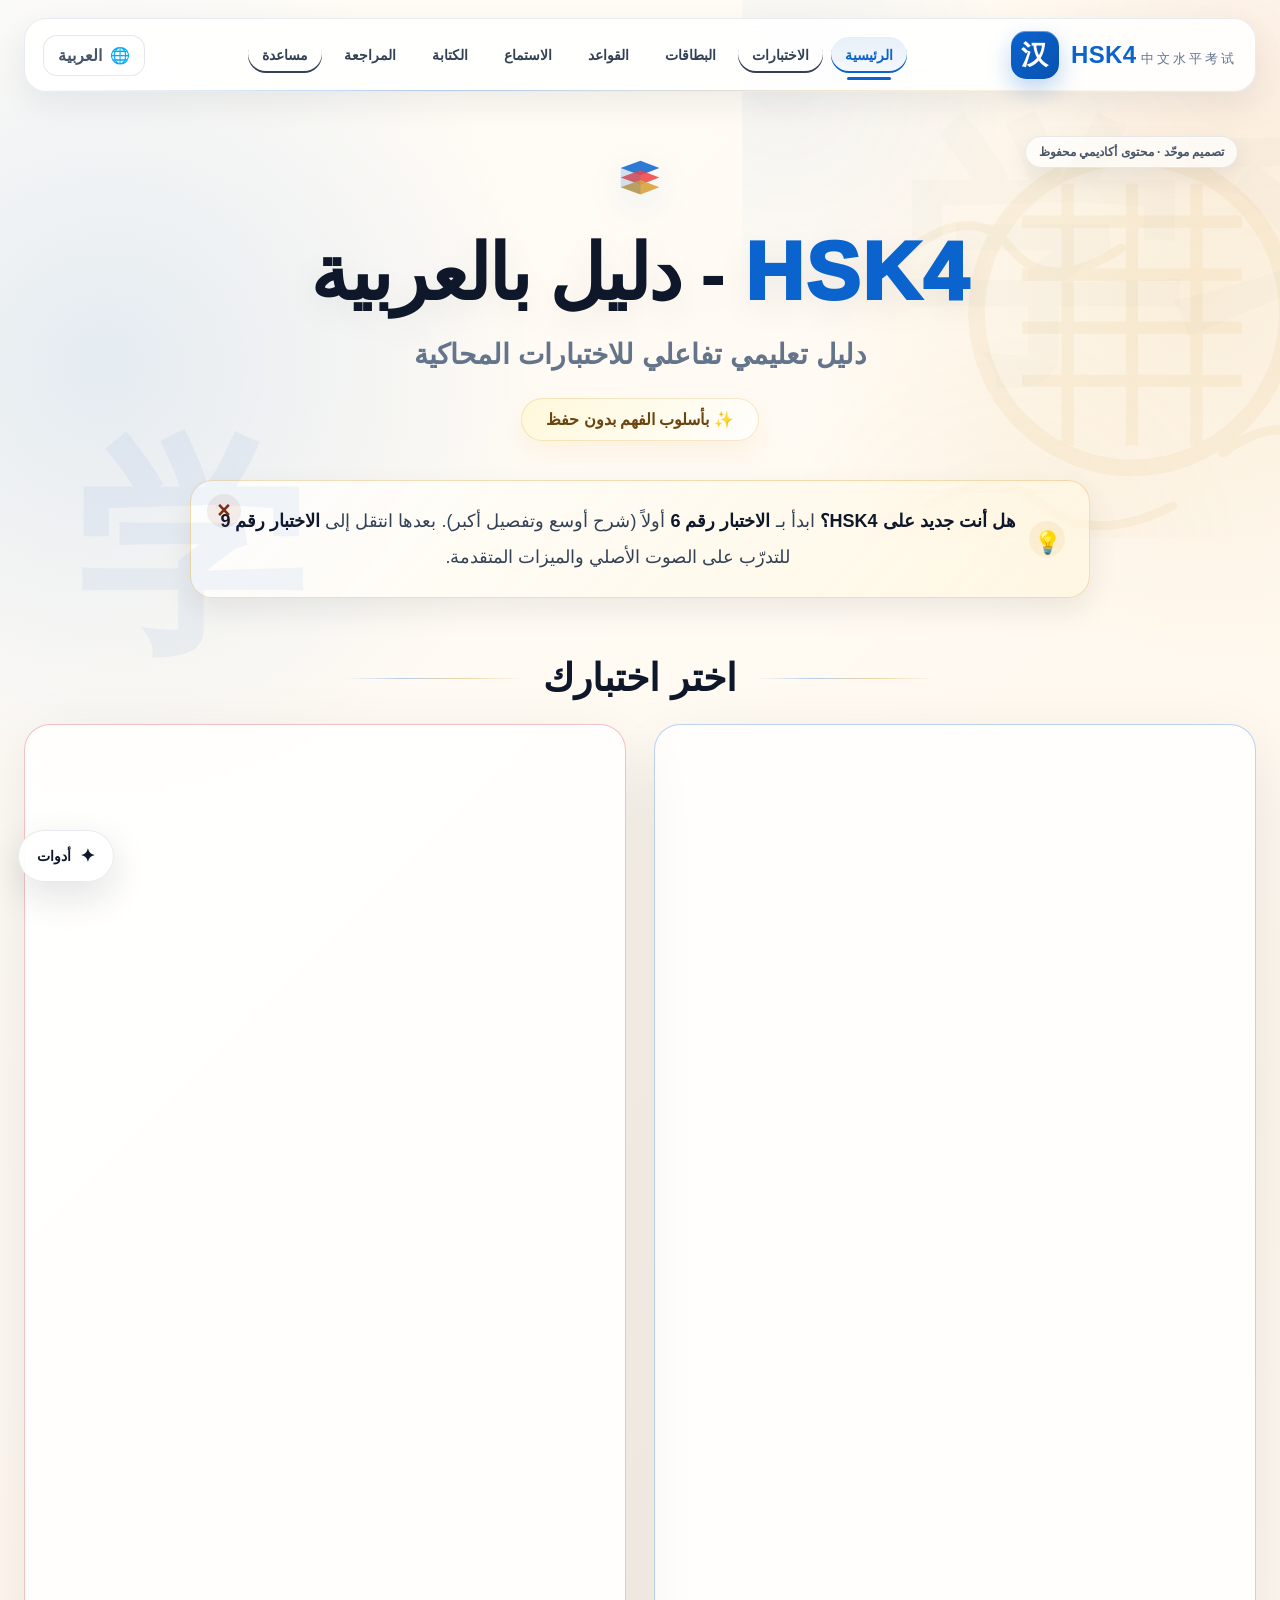
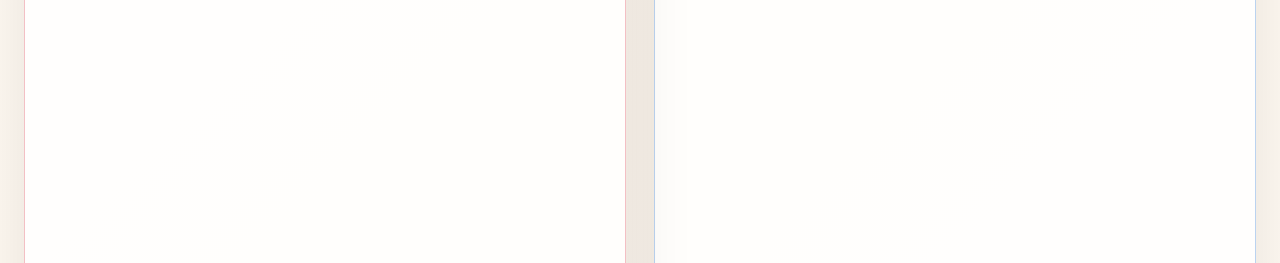
==== commit 7911121c: "Restore 2 features lost in Stage 9 deployment Live site audit revealed 2 regressions from Stage 9 up" ====
--- a/index.html
+++ b/index.html
@@ -20,6 +20,8 @@
 <meta content="summary_large_image" name="twitter:card"/>
 <meta content="📚 HSK4 - دليل بالعربية" name="twitter:title"/>
 <meta content="دليل تعليمي تفاعلي للاختبارات المحاكية HSK4" name="twitter:description"/>
+<meta name="twitter:image" content="https://man072012.github.io/hsk4-tutorial/og-image.png"/>
+<meta name="twitter:image:alt" content="HSK4 - دليل تعليمي بالعربية"/>
 <link href="https://man072012.github.io/hsk4-tutorial/" rel="canonical"/>
 <link href="data:image/svg+xml,%3Csvg xmlns='http://www.w3.org/2000/svg' viewBox='0 0 100 100'%3E%3Crect width='100' height='100' rx='22' fill='%230b63ce'/%3E%3Ctext x='50' y='65' font-size='52' text-anchor='middle' fill='white' font-weight='bold'%3E汉%3C/text%3E%3C/svg%3E" rel="icon"/>
 <link href="assets/hsk4-ui.css" rel="stylesheet"/>
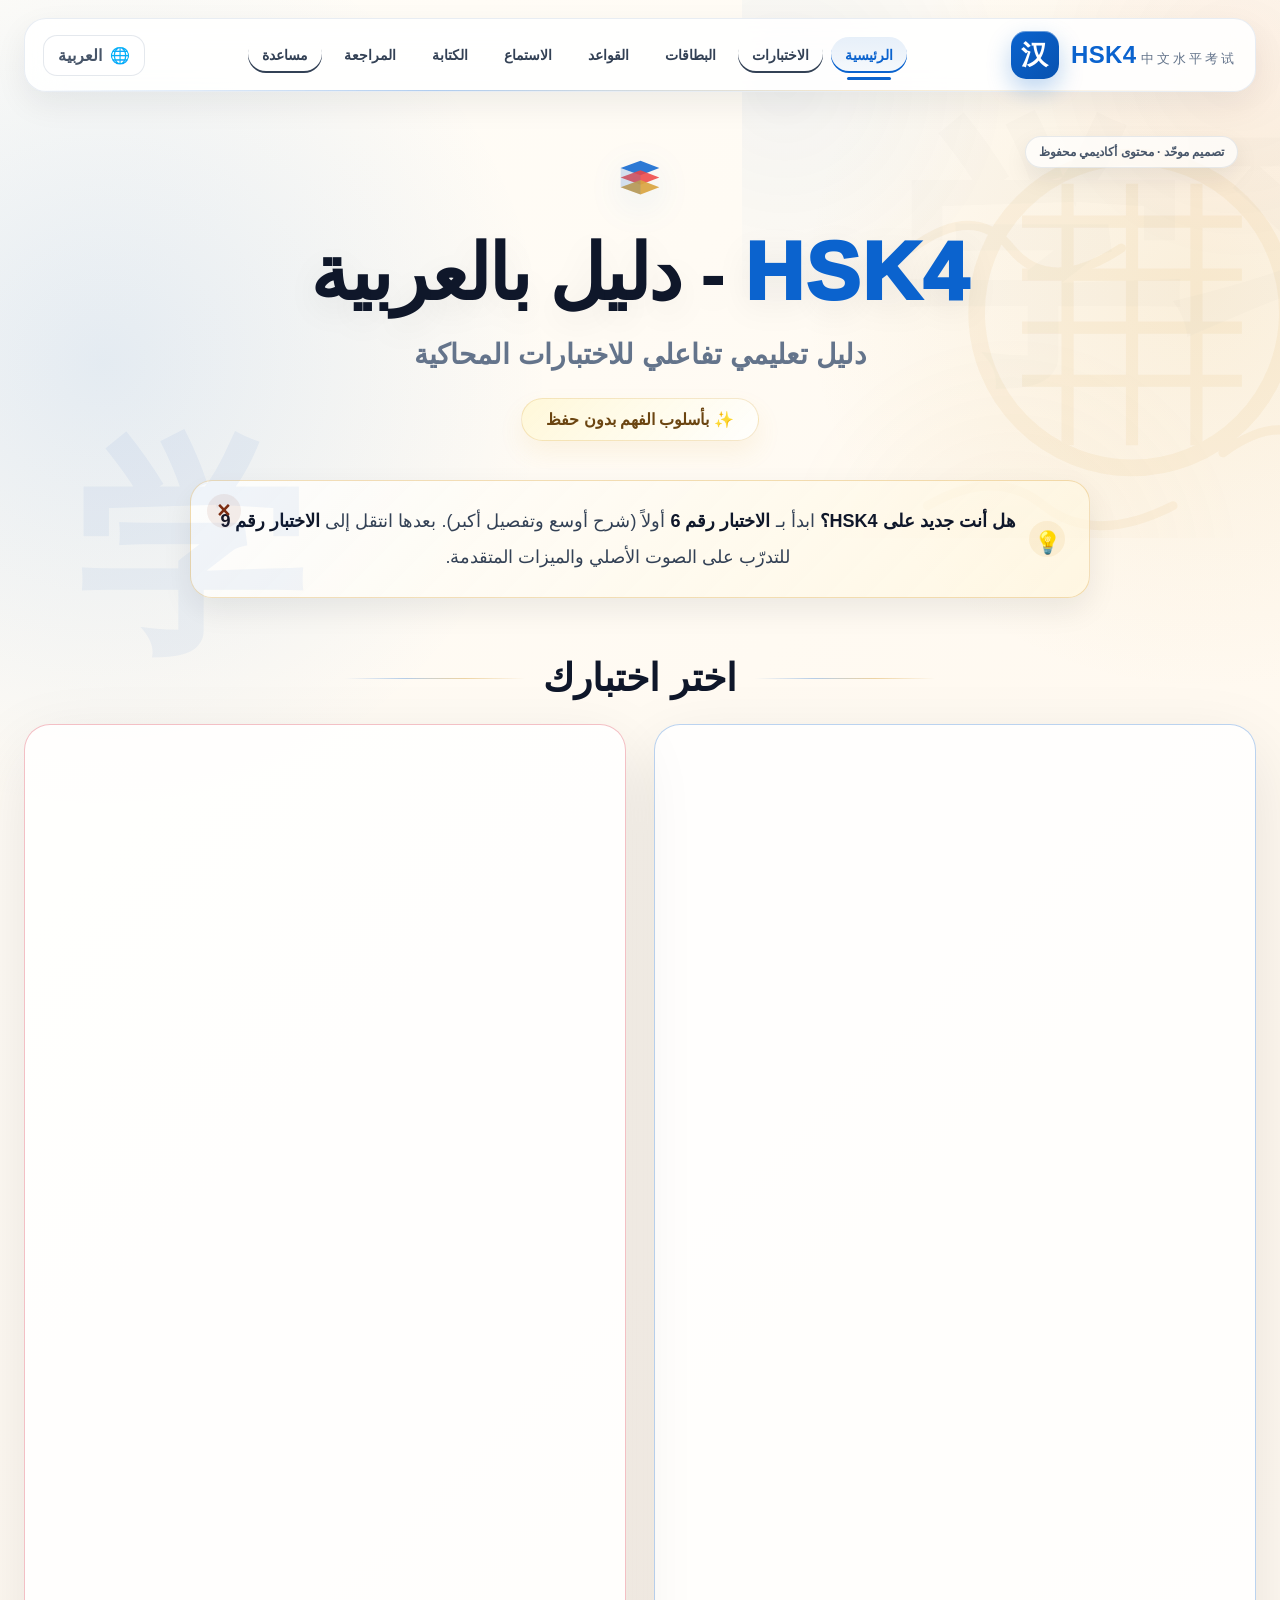
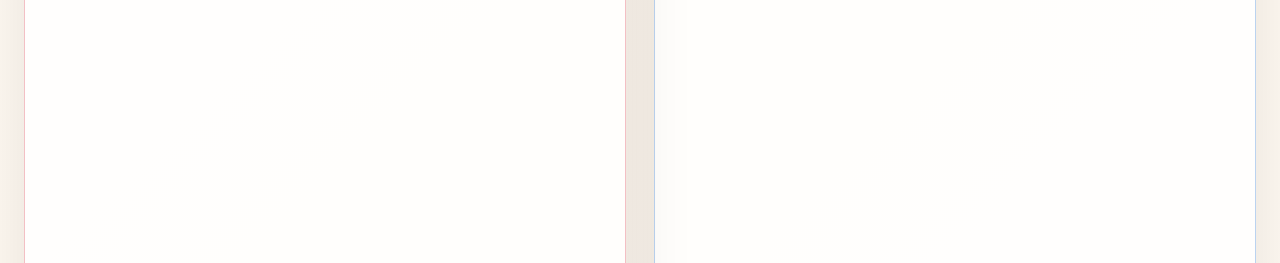
==== commit 9ee0af15: "UI cleanup: remove visual clutter, keep only Pinyin + Answer reveal User feedback: too many floating" ====
--- a/index.html
+++ b/index.html
@@ -60,6 +60,7 @@
 </script>
 <link href="assets/hsk4-final-polish.css" rel="stylesheet"/>
 <link href="assets/hsk4-release-hardening.css" rel="stylesheet"/><link href="assets/hsk4-stage9-reference-style.css" rel="stylesheet"/>
+<link href="assets/hsk4-cleanup.css" rel="stylesheet"/>
 </head>
 <body class="hsk-premium-body hsk-landing-page stage9-reference-polish">
 <main class="hsk-page-shell" id="main">
--- a/assets/hsk4-cleanup.css
+++ b/assets/hsk4-cleanup.css
@@ -0,0 +1,120 @@
+/* HSK4 Cleanup Layer - Remove visual clutter
+   Goal: Keep only essential controls (Pinyin toggle + Answer toggle).
+   Remove redundant floating buttons (dark mode, summary, tools).
+*/
+
+/* === HIDE redundant floating elements === */
+.dark-mode-btn,
+button[aria-label*="ملخص"],
+button[aria-label*="ليلي"],
+button[aria-label*="نهاري"],
+.hsk-stage5-tool-main,
+.hsk-stage5-tool-menu,
+.hsk-mobile-menu-btn,
+.mk9-tool-bar,
+.m6-tool-bar,
+.hsk-floating-tools,
+.toggle-answers-btn{
+  display:none !important;
+}
+
+/* "تحليل تعليمي" chip - hide it */
+.q-card .hsk-chip,
+.mk9-question-shell .mk9-chip{
+  display:none !important;
+}
+
+/* === Keep only essential toggles - reposition cleanly === */
+#pinyinToggle,
+#togglePinyin{
+  position:fixed !important;
+  top:auto !important;
+  bottom:20px !important;
+  right:20px !important;
+  left:auto !important;
+  z-index:1000;
+  background:linear-gradient(135deg,#0b63ce,#064aa3) !important;
+  color:#fff !important;
+  padding:10px 18px !important;
+  border-radius:25px !important;
+  font-weight:bold !important;
+  box-shadow:0 6px 20px rgba(11,99,206,0.3) !important;
+  border:2px solid #fff !important;
+  font-size:14px !important;
+}
+
+/* Answer toggle as part of each question instead of floating bar */
+#toggleAnswers,
+#toggleAnswersMock6{
+  display:none !important;
+}
+
+/* Reveal button inline with each question */
+.reveal-btn,
+.reveal-answer-btn{
+  display:inline-flex !important;
+  align-items:center;
+  gap:6px;
+  background:linear-gradient(135deg,#3b82f6,#2563eb) !important;
+  color:#fff !important;
+  padding:8px 16px !important;
+  border-radius:8px !important;
+  font-weight:bold !important;
+  border:none !important;
+  cursor:pointer !important;
+  margin:8px 4px !important;
+  font-size:14px !important;
+  box-shadow:0 2px 8px rgba(59,130,246,0.3) !important;
+}
+
+.reveal-btn:hover,
+.reveal-answer-btn:hover{
+  transform:scale(1.03);
+  box-shadow:0 4px 12px rgba(59,130,246,0.4) !important;
+}
+
+.reveal-btn.shown,
+.reveal-answer-btn.shown{
+  background:linear-gradient(135deg,#16a34a,#15803d) !important;
+  box-shadow:0 2px 8px rgba(22,163,74,0.3) !important;
+}
+
+/* Mobile responsive */
+@media (max-width:600px){
+  #pinyinToggle,
+  #togglePinyin{
+    bottom:14px !important;
+    right:14px !important;
+    padding:8px 14px !important;
+    font-size:13px !important;
+  }
+}
+
+/* Hide the bottom "أدوات" tool bar from release-hardening */
+.hsk-stage5-tools-frame,
+[class*="tools-frame"],
+[class*="floating-tools"]{
+  display:none !important;
+}
+
+/* The yellow tip banner - keep but make less floaty */
+.hsk-tip-banner{
+  position:relative !important;
+  top:auto !important;
+  margin:12px 0 18px !important;
+}
+
+/* progress bar - keep but make subtler */
+#progress-bar{
+  height:4px !important;
+}
+#progress-text{
+  font-size:10px !important;
+  padding:1px 6px !important;
+}
+
+/* Service Worker badge / install prompt - hide if any */
+[class*="install"],
+[class*="prompt-banner"]{
+  display:none !important;
+}
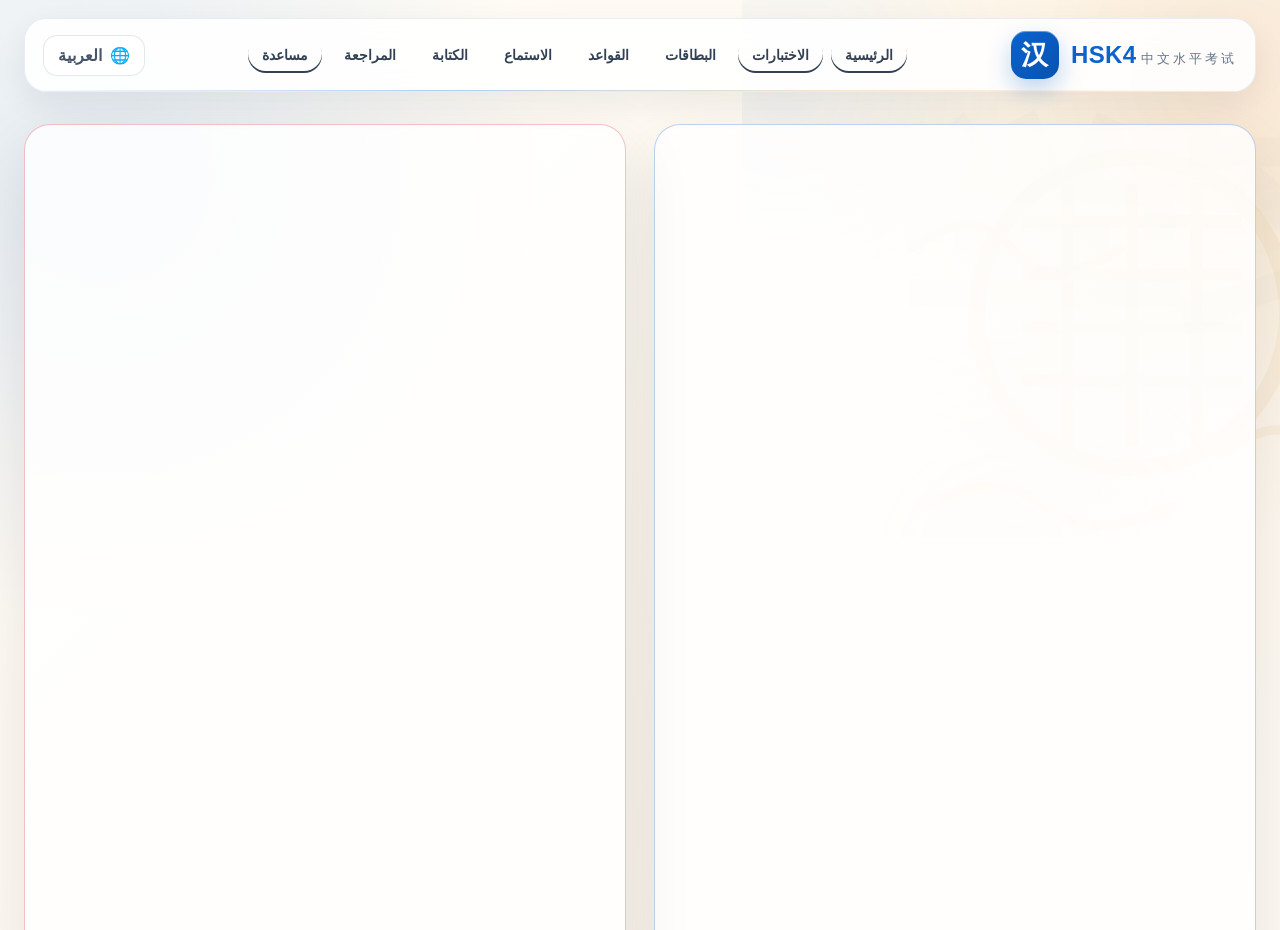
==== commit 1222aea3: "Strip index.html clutter: remove hero/intro-tip/about-section + clean cleanup.css duplicates" ====
--- a/index.html
+++ b/index.html
@@ -61,6 +61,7 @@
 <link href="assets/hsk4-final-polish.css" rel="stylesheet"/>
 <link href="assets/hsk4-release-hardening.css" rel="stylesheet"/><link href="assets/hsk4-stage9-reference-style.css" rel="stylesheet"/>
 <link href="assets/hsk4-cleanup.css" rel="stylesheet"/>
+<script src="assets/hsk4-nav-fix.js" defer></script>
 </head>
 <body class="hsk-premium-body hsk-landing-page stage9-reference-polish">
 <main class="hsk-page-shell" id="main">
@@ -84,29 +85,7 @@
 </nav>
 <div aria-label="اللغة" class="hsk-lang"><span aria-hidden="true">🌐</span> العربية</div>
 </header>
-<section aria-labelledby="heroTitle" class="hsk-hero hsk-reveal delay-1">
-<div aria-hidden="true" class="hsk-hero-kicker">
-<span class="hsk-bookmark">
-<svg fill="none" role="img" viewbox="0 0 120 100" xmlns="http://www.w3.org/2000/svg">
-<path d="M20 23 61 8l39 15-39 15-41-15Z" fill="#0b63ce" opacity=".86"></path>
-<path d="M20 43 61 28l39 15-39 15-41-15Z" fill="#ef4444" opacity=".86"></path>
-<path d="M20 63 61 48l39 15-39 15-41-15Z" fill="#d9a441" opacity=".92"></path>
-<path d="M20 23v40l41 15V38L20 23Z" fill="#0b63ce" opacity=".16"></path>
-</svg>
-</span>
-</div>
-<h1 class="hsk-title" id="heroTitle"><span class="latin">HSK4</span> - دليل بالعربية</h1>
-<p class="hsk-subtitle">دليل تعليمي تفاعلي للاختبارات المحاكية</p>
-<span class="hsk-badge" role="note">✨ بأسلوب الفهم بدون حفظ</span>
-<div aria-label="إرشاد للمبتدئين" class="hsk-intro-note" id="introTip" role="note">
-<button aria-label="إغلاق التلميح" class="hsk-tip-close" id="closeTip" title="إغلاق">×</button>
-<span aria-hidden="true" class="hsk-note-icon">💡</span>
-<strong>هل أنت جديد على HSK4؟</strong>
-      ابدأ بـ <strong>الاختبار رقم 6</strong> أولاً (شرح أوسع وتفصيل أكبر). بعدها انتقل إلى <strong>الاختبار رقم 9</strong> للتدرّب على الصوت الأصلي والميزات المتقدمة.
-    </div>
-</section>
 <section aria-labelledby="testsTitle" class="hsk-reveal delay-2" id="tests">
-<h2 class="hsk-section-title" id="testsTitle">اختر اختبارك</h2>
 <div class="hsk-choice-grid" role="list">
 <a aria-label="الاختبار المحاكي رقم 6 - موصى به للمبتدئين" class="hsk-test-card blue" href="mock6.html" role="listitem">
 <div aria-hidden="true" class="hsk-card-art" data-watermark="六">
@@ -170,31 +149,6 @@
 </a>
 </div>
 </section>
-<section aria-label="ما الذي يقدمه الدليل" class="hsk-deep-row hsk-reveal delay-3" id="about">
-<article class="hsk-panel">
-<h3>تجربة دراسة أوضح وليست مجرد ألوان</h3>
-<p>تمت إعادة بناء صفحة الاختيار كواجهة تعليمية منظمة: عنوان واضح، بطاقات اختبار مفهومة، إحصائيات مباشرة، ومسارات دخول تختصر على الطالب أين يبدأ.</p>
-<ul>
-<li>الأولوية للقراءة والوضوح قبل الزخرفة.</li>
-<li>هوية بصرية موحدة بين الاختبار 6 والاختبار 9.</li>
-<li>تصميم يستجيب للشاشات الكبيرة والجوال.</li>
-</ul>
-</article>
-<aside aria-label="خريطة التعلّم" class="hsk-panel hsk-preview-flow">
-<div class="hsk-flow-card">
-<span aria-hidden="true" class="hsk-flow-icon">🎧</span>
-<div><h4>استماع</h4><small>سؤال، صوت، إجابة، شرح، وكلمات مفتاحية.</small></div>
-</div>
-<div class="hsk-flow-card">
-<span aria-hidden="true" class="hsk-flow-icon">🧠</span>
-<div><h4>فهم لا حفظ</h4><small>تفسير الفرق بين النص والسؤال بوضوح.</small></div>
-</div>
-<div class="hsk-flow-card">
-<span aria-hidden="true" class="hsk-flow-icon">🎴</span>
-<div><h4>بطاقات وقواعد</h4><small>مراجعة مرئية مساعدة دون تغيير المحتوى الأكاديمي.</small></div>
-</div>
-</aside>
-</section>
 <footer class="hsk-footer hsk-reveal delay-4">
 <p><span class="heart">♥</span> صنع بحب لتعلم اللغة الصينية</p>
 <p>HSK4 · 专注 · 高效 · 进步</p>
@@ -206,3 +160,4 @@
 <script defer="" src="assets/hsk4-release-hardening.js"></script>
 <script defer="True" src="assets/hsk4-stage9-visual-qa.js"></script></body>
 </html>
+                                                                                                                                                                                                                                                                                                                                                                                                                                                                                                                                                                                                                                                                                                                                                                                                                                                                                                                                                                                                                                                                                                                                                                                                                                                                                                                                                                                                                                                                                                                                                                                                                                                                                                                                                                                                                                                                                                                                                                                                                                                                                                                                                                                                                                                                                                                                                                                                                                                                                                                                                                                                                                                                                                                                                                                                                                                                                                                                                                                                                                                                                                                                                                                      
--- a/assets/hsk4-cleanup.css
+++ b/assets/hsk4-cleanup.css
@@ -1,7 +1,4 @@
-/* HSK4 Cleanup Layer - Remove visual clutter
-   Goal: Keep only essential controls (Pinyin toggle + Answer toggle).
-   Remove redundant floating buttons (dark mode, summary, tools).
-*/
+/* HSK4 Cleanup Layer - Clean UI with tabbed navigation */
 
 /* === HIDE redundant floating elements === */
 .dark-mode-btn,
@@ -14,107 +11,142 @@
 .mk9-tool-bar,
 .m6-tool-bar,
 .hsk-floating-tools,
-.toggle-answers-btn{
+.toggle-answers-btn,
+.tabs,
+.tab-btn,
+.tabs button{
   display:none !important;
 }
 
-/* "تحليل تعليمي" chip - hide it */
-.q-card .hsk-chip,
-.mk9-question-shell .mk9-chip{
-  display:none !important;
+/* === Show only ONE tab-content at a time === */
+.tab-content{display:none;margin-bottom:30px;padding-top:20px}
+.tab-content.active{display:block !important;animation:fadeInTab 0.3s ease}
+@keyframes fadeInTab{from{opacity:0;transform:translateY(8px)}to{opacity:1;transform:none}}
+body:not([data-active-tab]) #listening{display:block !important}
+#intro,.tab-content#intro{display:none !important}
+.hero,.welcome-card,.intro-section,.keyword-legend,.tab-content .welcome-card{display:none !important}
+
+/* === Pinyin toggle === */
+#pinyinToggle,#togglePinyin{
+  position:fixed !important;top:auto !important;bottom:20px !important;right:20px !important;left:auto !important;
+  z-index:1000;background:linear-gradient(135deg,#0b63ce,#064aa3) !important;color:#fff !important;
+  padding:10px 18px !important;border-radius:25px !important;font-weight:bold !important;
+  box-shadow:0 6px 20px rgba(11,99,206,0.3) !important;border:2px solid #fff !important;font-size:14px !important;
 }
+#toggleAnswers,#toggleAnswersMock6{display:none !important}
 
-/* === Keep only essential toggles - reposition cleanly === */
-#pinyinToggle,
-#togglePinyin{
-  position:fixed !important;
-  top:auto !important;
-  bottom:20px !important;
-  right:20px !important;
-  left:auto !important;
-  z-index:1000;
-  background:linear-gradient(135deg,#0b63ce,#064aa3) !important;
-  color:#fff !important;
-  padding:10px 18px !important;
-  border-radius:25px !important;
-  font-weight:bold !important;
-  box-shadow:0 6px 20px rgba(11,99,206,0.3) !important;
-  border:2px solid #fff !important;
-  font-size:14px !important;
-}
-
-/* Answer toggle as part of each question instead of floating bar */
-#toggleAnswers,
-#toggleAnswersMock6{
-  display:none !important;
-}
-
-/* Reveal button inline with each question */
-.reveal-btn,
-.reveal-answer-btn{
-  display:inline-flex !important;
-  align-items:center;
-  gap:6px;
-  background:linear-gradient(135deg,#3b82f6,#2563eb) !important;
-  color:#fff !important;
-  padding:8px 16px !important;
-  border-radius:8px !important;
-  font-weight:bold !important;
-  border:none !important;
-  cursor:pointer !important;
-  margin:8px 4px !important;
-  font-size:14px !important;
+/* === Reveal button === */
+.reveal-btn,.reveal-answer-btn{
+  display:inline-flex !important;align-items:center;gap:6px;
+  background:linear-gradient(135deg,#3b82f6,#2563eb) !important;color:#fff !important;
+  padding:8px 16px !important;border-radius:8px !important;font-weight:bold !important;
+  border:none !important;cursor:pointer !important;margin:8px 4px !important;font-size:14px !important;
   box-shadow:0 2px 8px rgba(59,130,246,0.3) !important;
 }
+.reveal-btn:hover,.reveal-answer-btn:hover{transform:scale(1.03);box-shadow:0 4px 12px rgba(59,130,246,0.4) !important}
+.reveal-btn.shown,.reveal-answer-btn.shown{background:linear-gradient(135deg,#16a34a,#15803d) !important}
 
-.reveal-btn:hover,
-.reveal-answer-btn:hover{
-  transform:scale(1.03);
-  box-shadow:0 4px 12px rgba(59,130,246,0.4) !important;
+/* === MOBILE NAV === */
+@media (max-width:768px){
+  .m6-mini-nav,.mk9-mini-nav,.hsk-nav{
+    display:none !important;flex-direction:column;position:absolute;top:60px;right:8px;left:8px;
+    background:#fff;border:2px solid rgba(11,99,206,0.2);border-radius:12px;padding:10px;z-index:200;
+    gap:6px;box-shadow:0 8px 24px rgba(0,0,0,0.15);
+  }
+  body.nav-open .m6-mini-nav,body.nav-open .mk9-mini-nav,body.nav-open .hsk-nav{display:flex !important}
+  .m6-mini-nav a,.mk9-mini-nav a,.hsk-nav a{
+    padding:12px 14px !important;border-radius:8px;width:100%;text-align:right;font-size:15px !important;
+  }
+  .nav-toggle-btn{
+    display:flex !important;position:absolute;top:14px;right:12px;
+    background:linear-gradient(135deg,#0b63ce,#064aa3);color:#fff;border:none;width:42px;height:42px;
+    border-radius:50%;cursor:pointer;z-index:201;align-items:center;justify-content:center;
+    font-size:20px;box-shadow:0 4px 12px rgba(0,0,0,0.15);
+  }
+  .m6-lang,.mk9-lang,.hsk-lang{display:none !important}
+  .m6-topbar,.mk9-topbar,.hsk-topbar{padding:10px 14px !important}
+  .m6-brand,.hsk-brand{font-size:14px !important}
 }
+@media (min-width:769px){.nav-toggle-btn{display:none !important}}
 
-.reveal-btn.shown,
-.reveal-answer-btn.shown{
-  background:linear-gradient(135deg,#16a34a,#15803d) !important;
-  box-shadow:0 2px 8px rgba(22,163,74,0.3) !important;
+/* === Tip + Section title === */
+.hsk-tip-banner{position:relative !important;top:auto !important;margin:12px 0 18px !important}
+.tab-content > .section-title,
+.tab-content > h2,
+.tab-content > h1{
+  background:linear-gradient(135deg,#0b63ce,#064aa3);color:#fff !important;
+  padding:14px 20px;border-radius:14px;margin:10px 0 18px;text-align:center;
+  font-size:1.3em;box-shadow:0 6px 18px rgba(11,99,206,0.2);
 }
+.tab-content > .section-title h2,.tab-content > .section-title h1{color:#fff !important;margin:0}
+#progress-bar{height:4px !important}#progress-text{font-size:10px !important;padding:1px 6px !important}
+[class*="install"]:not(input):not(button[type]),[class*="prompt-banner"]{display:none !important}
+.hsk-stage5-tools-frame,[class*="tools-frame"],[class*="floating-tools"]{display:none !important}
 
-/* Mobile responsive */
+/* === FLASHCARD GRID FIX - high specificity overrides === */
+html body .flashcard-grid,
+body.mock6-redesign .flashcard-grid,
+body.mk9-redesign .flashcard-grid{
+  display:grid !important;
+  grid-template-columns:repeat(auto-fit, minmax(min(100%, 240px), 1fr)) !important;
+  gap:16px !important;align-items:start !important;justify-content:start !important;width:100% !important;
+}
+@media (min-width:901px){
+  html body .flashcard-grid,
+  body.mock6-redesign .flashcard-grid,
+  body.mk9-redesign .flashcard-grid{
+    grid-template-columns:repeat(auto-fit, minmax(240px, 280px)) !important;
+  }
+}
+@media (min-width:601px) and (max-width:900px){
+  html body .flashcard-grid,
+  body.mock6-redesign .flashcard-grid,
+  body.mk9-redesign .flashcard-grid{
+    grid-template-columns:repeat(2, 1fr) !important;
+  }
+}
 @media (max-width:600px){
-  #pinyinToggle,
-  #togglePinyin{
-    bottom:14px !important;
-    right:14px !important;
-    padding:8px 14px !important;
-    font-size:13px !important;
+  html body .flashcard-grid,
+  body.mock6-redesign .flashcard-grid,
+  body.mk9-redesign .flashcard-grid{
+    grid-template-columns:1fr !important;gap:14px !important;padding:0 4px !important;
+  }
+  html body .flashcard,body.mock6-redesign .flashcard{
+    padding:14px !important;width:100% !important;max-width:100% !important;
+  }
+  html body .flashcard .hsk-card-image-wrap{max-width:100% !important;max-height:200px !important}
+  html body .flashcard .hsk-card-image{max-height:200px !important}
+}
+html body .flashcard,body.mock6-redesign .flashcard{
+  height:auto !important;align-self:start !important;padding:14px !important;
+}
+html body .flashcard .hsk-card-image-wrap{
+  max-height:160px !important;max-width:240px !important;margin:0 auto 12px !important;
+}
+html body .flashcard .hsk-card-image{max-height:160px !important;object-fit:cover !important}
+html body .flashcard:not(:has(.hsk-card-image-wrap)){min-height:auto !important}
+@media (min-width:1200px){
+  html body .flashcard-grid,body.mock6-redesign .flashcard-grid{
+    max-width:1280px !important;margin:0 auto !important;
   }
 }
 
-/* Hide the bottom "أدوات" tool bar from release-hardening */
-.hsk-stage5-tools-frame,
-[class*="tools-frame"],
-[class*="floating-tools"]{
+/* === Writing section original images - cap height === */
+html body img.hsk-original-image{
+  max-height:520px !important;width:auto !important;max-width:100% !important;
+  object-fit:contain !important;display:block !important;margin:10px auto !important;
+}
+@media (max-width:600px){
+  html body img.hsk-original-image{max-height:340px !important}
+}
+
+/* === Index page minimal cleanup === */
+body.hsk-landing-page .hsk-final-status,
+body.hsk-landing-page .hsk-hero,
+body.hsk-landing-page .hsk-deep-row,
+body.hsk-landing-page #introTip,
+body.hsk-landing-page .hsk-intro-note,
+body.hsk-landing-page .hsk-section-title{
   display:none !important;
 }
-
-/* The yellow tip banner - keep but make less floaty */
-.hsk-tip-banner{
-  position:relative !important;
-  top:auto !important;
-  margin:12px 0 18px !important;
-}
-
-/* progress bar - keep but make subtler */
-#progress-bar{
-  height:4px !important;
-}
-#progress-text{
-  font-size:10px !important;
-  padding:1px 6px !important;
-}
-
-/* Service Worker badge / install prompt - hide if any */
-[class*="install"],
-[class*="prompt-banner"]{
-  display:none !important;
-}
+body.hsk-landing-page #tests{margin-top:24px !important;padding-top:8px !important}
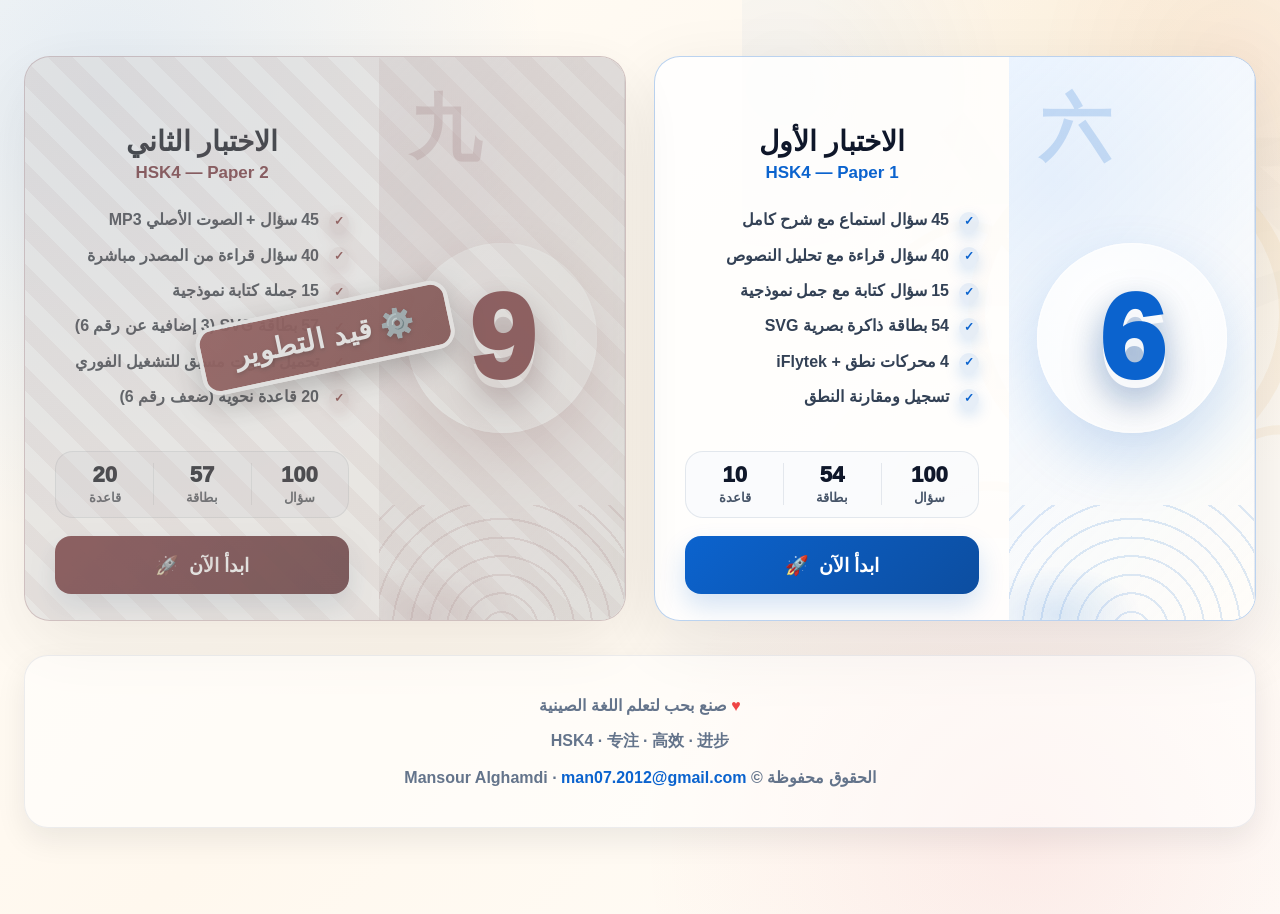
==== commit 3d687ead: "Rename tests + remove Mock/hskmock references + add Mansour Alghamdi copyright" ====
--- a/index.html
+++ b/index.html
@@ -4,12 +4,12 @@
 <head>
 <meta charset="utf-8"/>
 <meta content="width=device-width, initial-scale=1.0" name="viewport"/>
-<title>📚 HSK4 - دليل الاختبارات المحاكية بالعربية</title>
-<meta content="📚 دليل تعليمي تفاعلي شامل بالعربية لاختبارات HSK4 المحاكية - 200 سؤال، بطاقات ذاكرة، نطق صيني، اختبار ذاتي مع تتبع تقدم" name="description"/>
-<meta content="HSK4, الصينية, اختبار محاكي, دليل بالعربية, Mandarin, Chinese learning, Pinyin, تعلم الصينية" name="keywords"/>
+<title>📚 HSK4 - دليل الاختبارات بالعربية</title>
+<meta content="📚 دليل تعليمي تفاعلي شامل بالعربية لاختبارات HSK4 - 200 سؤال، بطاقات ذاكرة، نطق صيني، اختبار ذاتي مع تتبع تقدم" name="description"/>
+<meta content="HSK4, الصينية, دليل بالعربية, Mandarin, Chinese learning, Pinyin, تعلم الصينية" name="keywords"/>
 <meta content="man072012" name="author"/>
-<meta content="📚 HSK4 - دليل الاختبارات المحاكية بالعربية" property="og:title"/>
-<meta content="دليل تعليمي تفاعلي للاختبارات المحاكية رقم 6 و 9 بأسلوب الفهم بدون حفظ - 200 سؤال + بطاقات ذاكرة + نطق صيني" property="og:description"/>
+<meta content="📚 HSK4 - دليل الاختبارات بالعربية" property="og:title"/>
+<meta content="دليل تعليمي تفاعلي بأسلوب الفهم بدون حفظ - 200 سؤال + بطاقات ذاكرة + نطق صيني" property="og:description"/>
 <meta content="website" property="og:type"/>
 <meta content="https://man072012.github.io/hsk4-tutorial/" property="og:url"/>
 <meta content="https://man072012.github.io/hsk4-tutorial/og-image.png" property="og:image"/>
@@ -19,7 +19,7 @@
 <meta content="ar_AR" property="og:locale"/>
 <meta content="summary_large_image" name="twitter:card"/>
 <meta content="📚 HSK4 - دليل بالعربية" name="twitter:title"/>
-<meta content="دليل تعليمي تفاعلي للاختبارات المحاكية HSK4" name="twitter:description"/>
+<meta content="دليل تعليمي تفاعلي لـ HSK4" name="twitter:description"/>
 <meta name="twitter:image" content="https://man072012.github.io/hsk4-tutorial/og-image.png"/>
 <meta name="twitter:image:alt" content="HSK4 - دليل تعليمي بالعربية"/>
 <link href="https://man072012.github.io/hsk4-tutorial/" rel="canonical"/>
@@ -36,21 +36,21 @@
   "@type": "EducationalOrganization",
   "name": "HSK4 Tutorial - دليل بالعربية",
   "url": "https://man072012.github.io/hsk4-tutorial/",
-  "description": "دليل تعليمي تفاعلي بالعربية لاختبارات HSK4 المحاكية",
+  "description": "دليل تعليمي تفاعلي بالعربية لـ HSK4",
   "inLanguage": ["ar", "zh"],
   "hasCourseInstance": [
     {
       "@type": "Course",
-      "name": "HSK4 Mock Test 6",
-      "description": "الاختبار المحاكي رقم 6 - 100 سؤال مع شرح كامل",
+      "name": "الاختبار الأول",
+      "description": "الاختبار الأول - 100 سؤال مع شرح كامل",
       "url": "https://man072012.github.io/hsk4-tutorial/mock6.html",
       "provider": {"@type":"Organization","name":"man072012"},
       "educationalLevel": "Beginner-Intermediate"
     },
     {
       "@type": "Course",
-      "name": "HSK4 Mock Test 9",
-      "description": "الاختبار المحاكي رقم 9 - 100 سؤال + الصوت الأصلي",
+      "name": "الاختبار الثاني",
+      "description": "الاختبار الثاني - 100 سؤال + الصوت الأصلي",
       "url": "https://man072012.github.io/hsk4-tutorial/mock9.html",
       "provider": {"@type":"Organization","name":"man072012"},
       "educationalLevel": "Intermediate"
@@ -87,16 +87,16 @@
 </header>
 <section aria-labelledby="testsTitle" class="hsk-reveal delay-2" id="tests">
 <div class="hsk-choice-grid" role="list">
-<a aria-label="الاختبار المحاكي رقم 6 - موصى به للمبتدئين" class="hsk-test-card blue" href="mock6.html" role="listitem">
+<a aria-label="الاختبار الأول" class="hsk-test-card blue" href="mock6.html" role="listitem">
 <div aria-hidden="true" class="hsk-card-art" data-watermark="六">
 <div class="hsk-num-wrap"><span>6</span></div>
 </div>
 <div class="hsk-card-body">
-<span class="hsk-chip">⭐ موصى به للمبتدئين</span>
+
 <div>
 <div class="hsk-card-heading">
-<h3>الاختبار المحاكي رقم 6</h3>
-<p>Mock Test Paper 6</p>
+<h3>الاختبار الأول</h3>
+<p>HSK4 — Paper 1</p>
 </div>
 <ul aria-label="ميزات الاختبار رقم 6" class="hsk-features">
 <li>45 سؤال استماع مع شرح كامل</li>
@@ -117,16 +117,16 @@
 </div>
 </div>
 </a>
-<a aria-label="الاختبار المحاكي رقم 9 - النسخة المتقدمة" class="hsk-test-card red" href="mock9.html" role="listitem">
+<a aria-label="الاختبار الثاني" class="hsk-test-card red" href="mock9.html" role="listitem">
 <div aria-hidden="true" class="hsk-card-art" data-watermark="九">
 <div class="hsk-num-wrap"><span>9</span></div>
 </div>
 <div class="hsk-card-body">
-<span class="hsk-chip">🚀 نسخة متقدمة</span>
+
 <div>
 <div class="hsk-card-heading">
-<h3>الاختبار المحاكي رقم 9</h3>
-<p>Mock Test Paper 9</p>
+<h3>الاختبار الثاني</h3>
+<p>HSK4 — Paper 2</p>
 </div>
 <ul aria-label="ميزات الاختبار رقم 9" class="hsk-features">
 <li>45 سؤال + الصوت الأصلي MP3</li>
@@ -152,7 +152,7 @@
 <footer class="hsk-footer hsk-reveal delay-4">
 <p><span class="heart">♥</span> صنع بحب لتعلم اللغة الصينية</p>
 <p>HSK4 · 专注 · 高效 · 进步</p>
-<p>المصدر: <a href="https://www.hskmock.cn" rel="noopener noreferrer" target="_blank">hskmock.cn</a> · GitHub: <a href="https://github.com/man072012/hsk4-tutorial" rel="noopener noreferrer" target="_blank">man072012/hsk4-tutorial</a></p>
+<p>الحقوق محفوظة © <strong>Mansour Alghamdi</strong> · <a href="mailto:man07.2012@gmail.com">man07.2012@gmail.com</a></p>
 </footer>
 </main>
 <script defer="" src="assets/hsk4-ui.js"></script>
--- a/assets/hsk4-cleanup.css
+++ b/assets/hsk4-cleanup.css
@@ -14,9 +14,7 @@
 .toggle-answers-btn,
 .tabs,
 .tab-btn,
-.tabs button{
-  display:none !important;
-}
+.tabs button{display:none !important}
 
 /* === Show only ONE tab-content at a time === */
 .tab-content{display:none;margin-bottom:30px;padding-top:20px}
@@ -46,8 +44,8 @@
 .reveal-btn:hover,.reveal-answer-btn:hover{transform:scale(1.03);box-shadow:0 4px 12px rgba(59,130,246,0.4) !important}
 .reveal-btn.shown,.reveal-answer-btn.shown{background:linear-gradient(135deg,#16a34a,#15803d) !important}
 
-/* === MOBILE NAV === */
-@media (max-width:768px){
+/* === MOBILE NAV (hamburger) === */
+@media (max-width:860px){
   .m6-mini-nav,.mk9-mini-nav,.hsk-nav{
     display:none !important;flex-direction:column;position:absolute;top:60px;right:8px;left:8px;
     background:#fff;border:2px solid rgba(11,99,206,0.2);border-radius:12px;padding:10px;z-index:200;
@@ -57,17 +55,10 @@
   .m6-mini-nav a,.mk9-mini-nav a,.hsk-nav a{
     padding:12px 14px !important;border-radius:8px;width:100%;text-align:right;font-size:15px !important;
   }
-  .nav-toggle-btn{
-    display:flex !important;position:absolute;top:14px;right:12px;
-    background:linear-gradient(135deg,#0b63ce,#064aa3);color:#fff;border:none;width:42px;height:42px;
-    border-radius:50%;cursor:pointer;z-index:201;align-items:center;justify-content:center;
-    font-size:20px;box-shadow:0 4px 12px rgba(0,0,0,0.15);
-  }
   .m6-lang,.mk9-lang,.hsk-lang{display:none !important}
   .m6-topbar,.mk9-topbar,.hsk-topbar{padding:10px 14px !important}
   .m6-brand,.hsk-brand{font-size:14px !important}
 }
-@media (min-width:769px){.nav-toggle-btn{display:none !important}}
 
 /* === Tip + Section title === */
 .hsk-tip-banner{position:relative !important;top:auto !important;margin:12px 0 18px !important}
@@ -83,7 +74,7 @@
 [class*="install"]:not(input):not(button[type]),[class*="prompt-banner"]{display:none !important}
 .hsk-stage5-tools-frame,[class*="tools-frame"],[class*="floating-tools"]{display:none !important}
 
-/* === FLASHCARD GRID FIX - high specificity overrides === */
+/* === FLASHCARD GRID FIX === */
 html body .flashcard-grid,
 body.mock6-redesign .flashcard-grid,
 body.mk9-redesign .flashcard-grid{
@@ -131,14 +122,12 @@
   }
 }
 
-/* === Writing section original images - cap height === */
+/* === Writing section original images === */
 html body img.hsk-original-image{
   max-height:520px !important;width:auto !important;max-width:100% !important;
   object-fit:contain !important;display:block !important;margin:10px auto !important;
 }
-@media (max-width:600px){
-  html body img.hsk-original-image{max-height:340px !important}
-}
+@media (max-width:600px){html body img.hsk-original-image{max-height:340px !important}}
 
 /* === Index page minimal cleanup === */
 body.hsk-landing-page .hsk-final-status,
@@ -146,7 +135,807 @@
 body.hsk-landing-page .hsk-deep-row,
 body.hsk-landing-page #introTip,
 body.hsk-landing-page .hsk-intro-note,
-body.hsk-landing-page .hsk-section-title{
+body.hsk-landing-page .hsk-section-title{display:none !important}
+body.hsk-landing-page #tests{margin-top:24px !important;padding-top:8px !important}
+
+/* ============================================================
+   === GEOMETRY FIXES (Round 1 + Round 2) ===
+   ============================================================ */
+
+/* Header flex + 44x44 touch + brand RTL right */
+html body .hsk-topbar,
+html body .m6-topbar,
+html body .mk9-topbar{
+  display:flex !important;
+  align-items:center !important;
+  justify-content:space-between !important;
+  gap:12px !important;
+  grid-template-columns:unset !important;
+}
+html body .hsk-brand{
+  margin-inline-start:auto !important;
+  flex:0 0 auto !important;
+  flex-grow:0 !important;
+  min-width:0 !important;
+  max-width:calc(100% - 60px) !important;
+}
+html body .nav-toggle-btn{
+  position:static !important;
+  flex-shrink:0 !important;
+  width:44px !important;height:44px !important;
+  min-width:44px !important;min-height:44px !important;
+  background:linear-gradient(135deg,#0b63ce,#064aa3);
+  color:#fff;border:none;border-radius:50%;cursor:pointer;
+  align-items:center;justify-content:center;font-size:20px;
+  box-shadow:0 4px 12px rgba(0,0,0,0.15);
+}
+
+/* Unified breakpoint for nav toggle (860px) */
+@media (max-width:860px){
+  html body .nav-toggle-btn{display:flex !important}
+}
+@media (min-width:861px){
+  html body .nav-toggle-btn{display:none !important}
+  html body .hsk-nav{
+    display:flex !important;position:static !important;
+    box-shadow:none !important;border:none !important;
+    background:transparent !important;padding:0 !important;
+    flex-direction:row !important;
+  }
+}
+
+/* Landing page: SHOW nav toggle (useful links to mock6/mock9) */
+body.hsk-landing-page .nav-toggle-btn{display:flex !important}
+body.hsk-landing-page .hsk-mobile-menu-btn{display:none !important}
+
+/* Mobile card: stat-strip 3-cols + reduced height */
+@media (max-width:768px){
+  html body .hsk-stat-strip{
+    grid-template-columns:repeat(3, 1fr) !important;
+    height:auto !important;gap:6px !important;
+  }
+  html body .hsk-stat{height:auto !important;padding:10px 4px !important}
+  html body .hsk-stat b{font-size:18px !important}
+  html body .hsk-stat span{font-size:11px !important}
+  html body .hsk-card-heading{padding-top:42px !important}
+  html body .hsk-card-art{
+    min-height:160px !important;
+    max-height:180px !important;
+  }
+  html body .hsk-features{gap:6px !important;margin:8px 0 !important}
+  html body .hsk-features li{
+    font-size:13px !important;line-height:1.45 !important;
+    padding:4px 8px !important;
+  }
+  html body .hsk-card-body{gap:10px !important;padding:12px !important}
+  html body .hsk-test-card{min-height:0 !important}
+  html body .hsk-chip{font-size:11px !important;padding:5px 10px !important}
+  html body .hsk-cta{padding:12px 16px !important;font-size:15px !important}
+}
+
+/* Test card grid - single source of truth */
+html body .hsk-test-card{
+  grid-template-columns:minmax(200px, 0.82fr) minmax(300px, 1.18fr);
+}
+@media (max-width:1100px){
+  html body .hsk-test-card{grid-template-columns:1fr !important}
+}
+
+/* Kill ALL stage5 dead UI tools */
+html body .hsk-stage5-tools,
+html body .hsk-stage5-tools-frame,
+html body .hsk-stage5-tool-main,
+html body .hsk-stage5-tool-menu,
+html body [class*="stage5-tools"],
+html body [class*="floating-tools"]{
   display:none !important;
-}
-body.hsk-landing-page #tests{margin-top:24px !important;padding-top:8px !important}
+  visibility:hidden !important;
+  pointer-events:none !important;
+}
+
+/* ============================================================
+   === MOCK6 GEOMETRY FIXES (11 issues from internal audit) ===
+   ============================================================ */
+
+/* M6-FIX-1: Topbar inner takes full width (was 159px in 430 viewport!) */
+html body .m6-topbar-inner,
+html body .mk9-topbar-inner{
+  flex:1 1 auto !important;
+  margin:0 !important;
+  width:100% !important;
+  max-width:1340px !important;
+  display:flex !important;
+  align-items:center !important;
+  justify-content:space-between !important;
+  gap:12px !important;
+}
+
+/* M6-FIX-2: Progress text visible above bar */
+html body #progress-text,
+html body .progress-text{
+  top:8px !important;
+  z-index:10001 !important;
+  font-size:11px !important;
+  background:rgba(255,255,255,0.92) !important;
+  border-radius:8px !important;
+  padding:2px 6px !important;
+  color:#0b63ce !important;
+  font-weight:bold !important;
+}
+
+/* M6-FIX-3: Reveal answer button 44x44 touch target */
+html body .reveal-btn,
+html body .reveal-answer-btn{
+  min-height:44px !important;
+  padding:10px 16px !important;
+  align-items:center !important;
+}
+
+/* M6-FIX-4: Pinyin floating button RTL-correct + 44h + lifted */
+html body #pinyinToggle,
+html body #togglePinyin,
+html body .pinyin-toggle-floating{
+  right:auto !important;
+  left:auto !important;
+  inset-inline-end:20px !important;
+  inset-inline-start:auto !important;
+  bottom:78px !important;
+  min-height:44px !important;
+  height:44px !important;
+}
+
+/* M6-FIX-5: Back-top stays clear of pinyin button */
+html body .back-top,
+html body #back-top{
+  inset-inline-start:auto !important;
+  inset-inline-end:auto !important;
+  right:auto !important;
+  left:14px !important;
+  bottom:18px !important;
+  width:48px !important;
+  height:48px !important;
+}
+
+/* M6-FIX-6: Q num badge 44x44 */
+html body .q-num-badge{
+  width:44px !important;
+  height:44px !important;
+  min-width:44px !important;
+  min-height:44px !important;
+}
+
+/* M6-FIX-7: Q header reduced padding/gap on mobile */
+@media (max-width:768px){
+  html body .q-header{
+    padding:14px 16px !important;
+    gap:8px !important;
+  }
+  html body .m6-mini-chip{
+    min-height:32px !important;
+    font-size:12px !important;
+    padding:4px 10px !important;
+  }
+  html body .q-type{
+    font-size:13px !important;
+  }
+}
+
+/* M6-FIX-8: Section title compact on mobile */
+@media (max-width:768px){
+  html body .tab-content > .section-title,
+  html body .tab-content > h2,
+  html body .tab-content > h1{
+    padding:14px 16px !important;
+    font-size:16px !important;
+    border-radius:16px !important;
+    margin:8px 0 14px !important;
+    box-shadow:0 4px 10px rgba(11,99,206,0.15) !important;
+  }
+}
+
+/* M6-FIX-9: Flashcard image fills card width on mobile */
+@media (max-width:600px){
+  html body .flashcard .hsk-card-image-wrap{
+    max-width:100% !important;
+    width:100% !important;
+    max-height:220px !important;
+  }
+  html body .flashcard .hsk-card-image{
+    width:100% !important;
+    max-height:220px !important;
+    object-fit:cover !important;
+  }
+}
+
+/* M6-FIX-10: Options list full width inside q-card */
+html body .options-list,
+html body .opts,
+html body ul.opts{
+  width:100% !important;
+  padding-inline:0 !important;
+  list-style:none !important;
+  margin:0 !important;
+}
+html body .opt-item,
+html body .options-list li{
+  width:100% !important;
+  box-sizing:border-box !important;
+}
+
+/* === M6-FIX-2 PATCH: progress-text fully repositioned === */
+html body #progress-text,
+body.mock6-redesign #progress-text,
+body.mk9-redesign #progress-text{
+  position:fixed !important;
+  top:10px !important;
+  inset-inline-end:14px !important;
+  right:auto !important;
+  left:auto !important;
+  transform:none !important;
+  z-index:10001 !important;
+  font-size:11px !important;
+  background:rgba(255,255,255,0.95) !important;
+  border:1px solid rgba(11,99,206,0.3) !important;
+  border-radius:10px !important;
+  padding:3px 8px !important;
+  color:#0b63ce !important;
+  font-weight:bold !important;
+  box-shadow:0 2px 6px rgba(0,0,0,0.1) !important;
+}
+
+/* === M6-FIX-4 PATCH: pinyin FAB at RTL right (inline-start) === */
+html body #pinyinToggle,
+html body #togglePinyin,
+html body .pinyin-toggle-floating{
+  right:auto !important;
+  left:auto !important;
+  inset-inline-start:auto !important;
+  inset-inline-end:auto !important;
+}
+/* Use position via direction-aware logical property */
+
+
+/* ============================================================
+   === MOCK6 ROUND 3 PATCHES ===
+   ============================================================ */
+
+/* R3-2: Pinyin floating button - LEFT corner (better RTL ergonomics) */
+html body #pinyinToggle,
+html body #togglePinyin,
+html body .pinyin-toggle-floating{
+  inset-inline-start:auto !important;
+  inset-inline-end:auto !important;
+  right:auto !important;
+  left:20px !important;
+  bottom:78px !important;
+  width:auto !important;
+  min-width:64px !important;
+  height:44px !important;
+  min-height:44px !important;
+}
+
+/* R3-3: Tip banner compact on mobile */
+@media (max-width:768px){
+  html body .hsk-tip-banner,
+  html body .listening-tip-banner,
+  html body [class*="tip-banner"]{
+    max-height:140px !important;
+    overflow:auto !important;
+    padding:10px 14px !important;
+    font-size:12px !important;
+    margin:8px 0 12px !important;
+  }
+}
+
+/* R3-4: Skip-nav visible when focused */
+html body .skip-nav,
+html body .skip-link{
+  position:absolute !important;
+  top:-40px !important;
+  left:8px !important;
+  background:#0f172a !important;
+  color:#fff !important;
+  padding:10px 16px !important;
+  border-radius:0 0 12px 12px !important;
+  z-index:10002 !important;
+  transition:top 0.2s ease;
+  text-decoration:none !important;
+  font-weight:bold !important;
+}
+html body .skip-nav:focus,
+html body .skip-link:focus{
+  top:0 !important;
+  outline:3px solid #facc15 !important;
+}
+
+/* R3-5: Q-header tighter padding (was 188-184px → ~140px) */
+@media (max-width:768px){
+  html body .q-header{
+    padding:12px 14px !important;
+    gap:6px !important;
+  }
+}
+@media (min-width:769px){
+  html body .q-header{
+    padding:14px 18px !important;
+    gap:10px !important;
+  }
+}
+
+/* R3-6: Force-load images on tab activation (CSS hint via content-visibility) */
+html body .tab-content img{
+  content-visibility:auto !important;
+}
+
+/* === FINAL pinyin position override (highest specificity) === */
+html[dir="rtl"] body #pinyinToggle.pinyin-toggle-floating,
+html[dir="rtl"] body #togglePinyin.pinyin-toggle-floating,
+html[dir="rtl"] body #pinyinToggle,
+html[dir="rtl"] body #togglePinyin,
+body.mock6-redesign #pinyinToggle,
+body.mock6-redesign #togglePinyin,
+body.mk9-redesign #pinyinToggle{
+  right:auto !important;
+  left:20px !important;
+  inset-inline:auto !important;
+  bottom:78px !important;
+  height:44px !important;
+  min-height:44px !important;
+}
+
+/* ============================================================
+   === ROUND 4 FIXES ===
+   ============================================================ */
+
+/* R4-1: Nav menu opens BELOW header with proper z-index (was 200, header is 9000) */
+@media (max-width:860px){
+  html body .m6-mini-nav,
+  html body .mk9-mini-nav,
+  html body .hsk-nav{
+    top:100% !important;
+    inset-inline-start:12px !important;
+    inset-inline-end:12px !important;
+    right:auto !important;
+    left:auto !important;
+    z-index:9500 !important;
+    margin-top:6px !important;
+  }
+  html body .m6-topbar,
+  html body .mk9-topbar,
+  html body .hsk-topbar{
+    position:relative !important;
+  }
+}
+
+/* R4-2: Flashcard buttons 44px min-height */
+html body .fc-speak-btn,
+html body .fc-record-btn,
+html body .fc-listen-btn,
+html body .fc-replay-btn,
+html body button[class*="fc-"]{
+  min-height:44px !important;
+  padding-block:12px !important;
+  display:inline-flex !important;
+  align-items:center !important;
+  justify-content:center !important;
+  gap:6px !important;
+}
+
+/* R4-3: Skip-nav fixed + animated focus */
+html body .skip-nav,
+html body .skip-link{
+  position:fixed !important;
+  top:-60px !important;
+  left:50% !important;
+  right:auto !important;
+  transform:translateX(-50%) !important;
+  transition:top 0.2s ease !important;
+  z-index:10002 !important;
+  background:#0f172a !important;
+  color:#fff !important;
+  padding:10px 20px !important;
+  border-radius:0 0 12px 12px !important;
+  text-decoration:none !important;
+  font-weight:bold !important;
+  border:2px solid #facc15 !important;
+}
+html body .skip-nav:focus,
+html body .skip-link:focus{
+  top:0 !important;
+  outline:none !important;
+}
+
+/* R4-4: Q-header tighter padding (force) */
+html body .q-header,
+body.mock6-redesign .q-header{
+  padding:10px 14px !important;
+  gap:6px !important;
+}
+@media (max-width:768px){
+  html body .q-header,
+  body.mock6-redesign .q-header{
+    padding:10px 12px !important;
+    gap:5px !important;
+  }
+}
+
+/* R4-3 patch: skip-nav focus - higher specificity */
+html body a.skip-nav:focus,
+html body a.skip-link:focus,
+html[lang] body .skip-nav:focus{
+  top:0 !important;
+  outline:3px solid #facc15 !important;
+}
+
+/* ============================================================
+   === ROUND 5 PATCHES ===
+   ============================================================ */
+
+/* R5-1: Nav menu full-width on mobile (override broken inset-inline math) */
+@media (max-width:860px){
+  html body .m6-mini-nav,
+  html body .mk9-mini-nav,
+  html body .hsk-nav,
+  body.nav-open .m6-mini-nav,
+  body.nav-open .mk9-mini-nav,
+  body.nav-open .hsk-nav{
+    inset-inline-start:auto !important;
+    inset-inline-end:auto !important;
+    inset-inline:unset !important;
+    left:12px !important;
+    right:12px !important;
+    width:auto !important;
+    top:100% !important;
+    margin-top:6px !important;
+    z-index:9500 !important;
+  }
+  /* Make m6-topbar the containing block (so absolute children align correctly) */
+  html body .m6-topbar,
+  html body .mk9-topbar,
+  html body .hsk-topbar{
+    position:sticky !important;
+    top:0 !important;
+  }
+}
+
+/* R5-2: Skip-nav fully hidden then fully shown on focus */
+html body a.skip-nav,
+html body .skip-nav,
+html body .skip-link{
+  top:-120px !important;
+}
+html body a.skip-nav:focus,
+html body a.skip-link:focus,
+html body .skip-nav:focus,
+html body .skip-link:focus,
+html[lang] body .skip-nav:focus{
+  top:0 !important;
+  outline:3px solid #facc15 !important;
+}
+
+/* ============================================================
+   === FINAL CRITICAL PATCHES (Round 6) ===
+   ============================================================ */
+
+/* R6-1: Pinyin scale removal (transform:scale(.92) shrinks 44px→40.48px) */
+html body .pinyin-toggle-floating,
+html body #pinyinToggle,
+html body #togglePinyin,
+body.mock6-redesign .pinyin-toggle-floating{
+  transform:none !important;
+  transform-origin:initial !important;
+  zoom:1 !important;
+}
+/* Also override scaled neighbors for consistency */
+html body .summary-float-btn,
+html body #backTop,
+html body .back-top{
+  transform:none !important;
+}
+
+/* R6-2: skip-nav - SINGLE definitive rule (override all previous) */
+html body a.skip-nav,
+html body .skip-nav,
+html body .skip-link{
+  position:fixed !important;
+  top:-120px !important;
+  left:50% !important;
+  right:auto !important;
+  transform:translateX(-50%) !important;
+  z-index:99999 !important;
+  background:#0f172a !important;
+  color:#fff !important;
+  padding:10px 20px !important;
+  border-radius:0 0 12px 12px !important;
+  text-decoration:none !important;
+  font-weight:bold !important;
+  border:2px solid #facc15 !important;
+  transition:top 0.2s ease !important;
+}
+html body a.skip-nav:focus,
+html body .skip-nav:focus,
+html body .skip-link:focus,
+html body a.skip-nav:focus-visible,
+html body .skip-nav:focus-within{
+  top:0 !important;
+  outline:3px solid #facc15 !important;
+  outline-offset:0 !important;
+}
+
+/* R6-2 patch: skip-nav-shown class applied via JS focus listener (bypass :focus pseudo issues) */
+html body .skip-nav.skip-nav-shown,
+html body .skip-link.skip-nav-shown,
+html body a.skip-nav.skip-nav-shown{
+  top:0 !important;
+  outline:3px solid #facc15 !important;
+}
+
+/* ============================================================
+   === MOCK9 SPECIFIC FIXES (7 issues from audit) ===
+   ============================================================ */
+
+/* M9-1,2,3: Touch targets 44px (recbtn, show-answer-btn, ttseng) */
+html body .recbtn,
+html body .ttseng,
+html body .show-answer-btn,
+body.mk9-redesign .recbtn,
+body.mk9-redesign .ttseng,
+body.mk9-redesign .show-answer-btn,
+body.mock9-redesign .recbtn,
+body.mock9-redesign .ttseng,
+body.mock9-redesign .show-answer-btn,
+body.mock6-redesign .recbtn,
+body.mock6-redesign .show-answer-btn{
+  min-height:44px !important;
+  padding-block:10px !important;
+  display:inline-flex !important;
+  align-items:center !important;
+  justify-content:center !important;
+}
+
+/* M9-4: Mock9 topbar z-index 9000 (was 120 - too low) */
+html body .mk9-topbar{
+  z-index:9000 !important;
+}
+
+/* M9-5,6: Pinyin RTL right side for mock9 (different from mock6) */
+body.mk9-redesign #pinyinToggle,
+body.mk9-redesign #togglePinyin,
+body.mk9-redesign .pinyin-toggle-floating{
+  right:20px !important;
+  left:auto !important;
+  inset-inline-start:auto !important;
+  inset-inline-end:unset !important;
+  bottom:120px !important;
+  top:auto !important;
+}
+
+
+/* M9 patch: also match mock9-redesign body class */
+body.mock9-redesign #pinyinToggle,
+body.mock9-redesign #togglePinyin,
+body.mock9-redesign .pinyin-toggle-floating{
+  right:20px !important;
+  left:auto !important;
+  inset-inline-start:auto !important;
+  inset-inline-end:unset !important;
+  bottom:120px !important;
+  top:auto !important;
+}
+html body .mock9-redesign .mk9-topbar,
+body.mock9-redesign .mk9-topbar{
+  z-index:9000 !important;
+}
+
+/* ============================================================
+   === FINAL POLISH ===
+   ============================================================ */
+
+/* Skip-nav: ABSOLUTE last word - force visible on focus via maximum specificity */
+html body a.skip-nav:focus,
+html body a.skip-link:focus,
+html body .skip-nav:focus,
+html body .skip-link:focus,
+html[lang] body a.skip-nav:focus,
+html[dir] body a.skip-nav:focus{
+  top:0 !important;
+  outline:3px solid #facc15 !important;
+}
+
+/* Mock9 hero compact on mobile - reveal tabs above fold */
+@media (max-width:620px){
+  body.mock9-redesign .mk9-hero,
+  body.mk9-redesign .mk9-hero{
+    padding:14px 10px 12px !important;
+  }
+  body.mock9-redesign .mk9-hero-note,
+  body.mk9-redesign .mk9-hero-note,
+  body.mock9-redesign .mk9-hero p,
+  body.mock9-redesign .mk9-hero .subtitle{
+    display:none !important;
+  }
+  body.mock9-redesign .mk9-hero h1,
+  body.mock9-redesign .mk9-hero h2{
+    font-size:22px !important;
+    margin:6px 0 !important;
+  }
+}
+
+/* === Final touch: #preloadAudio button + all mk9-toolbar buttons 44px === */
+html body #preloadAudio,
+html body .controls.mk9-toolbar button,
+body.mock9-redesign .controls button,
+body.mk9-redesign .controls button{
+  min-height:44px !important;
+  padding-block:10px !important;
+  display:inline-flex !important;
+  align-items:center !important;
+  justify-content:center !important;
+}
+
+/* === TF/MC answer button coloring (mock9 + mock6) === */
+html body .tf-choices .show-answer-btn.user-wrong,
+html body .tf-choices button.user-wrong,
+html body .tf-btn.user-wrong,
+html body .opt-item.user-wrong,
+body.mock9-redesign .show-answer-btn.user-wrong,
+body.mock6-redesign .tf-btn.user-wrong{
+  background:linear-gradient(135deg, #dc2626, #b91c1c) !important;
+  color:#fff !important;
+  border-color:#dc2626 !important;
+}
+html body .tf-choices .show-answer-btn.user-correct,
+html body .tf-choices .show-answer-btn.is-correct,
+html body .tf-choices button.user-correct,
+html body .tf-choices button.is-correct,
+html body .tf-btn.user-correct,
+html body .tf-btn.is-correct,
+html body .opt-item.user-correct,
+html body .opt-item.is-correct,
+body.mock9-redesign .show-answer-btn.user-correct,
+body.mock9-redesign .show-answer-btn.is-correct,
+body.mock6-redesign .tf-btn.user-correct,
+body.mock6-redesign .tf-btn.is-correct{
+  background:linear-gradient(135deg, #16a34a, #15803d) !important;
+  color:#fff !important;
+  border-color:#16a34a !important;
+}
+html body .tf-choices .show-answer-btn.disabled,
+html body .tf-btn.disabled,
+html body .opt-item.disabled{
+  opacity:0.65 !important;
+  pointer-events:none !important;
+  cursor:not-allowed !important;
+}
+
+/* === Mock9: hide intro page entirely === */
+body.mock9-redesign .mk9-hero,
+body.mk9-redesign .mk9-hero,
+body.mock9-redesign #tab-intro,
+body.mk9-redesign #tab-intro,
+body.mock9-redesign .tab#tab-intro,
+body.mock9-redesign #mainNav button[data-tab="intro"],
+body.mk9-redesign #mainNav button[data-tab="intro"],
+body.mock9-redesign .mk9-side-nav button[data-tab="intro"]{
+  display:none !important;
+}
+
+/* === Mock9 Reading: hide empty questions (only qheader, no content) === */
+body.mock9-redesign #tab-reading .question:not(:has(.chinese)),
+body.mk9-redesign #tab-reading .question:not(:has(.chinese)){
+  display:none !important;
+}
+/* Hide empty section-break headers if they precede only empty questions */
+body.mock9-redesign #tab-reading .reading-empty-notice{
+  background:linear-gradient(135deg, #fef3c7, #fde68a);
+  border:2px solid #d97706;
+  border-radius:12px;
+  padding:14px 18px;
+  margin:14px 0 20px;
+  color:#7c2d12;
+  font-weight:bold;
+  line-height:1.6;
+}
+body.mock9-redesign #tab-reading .reading-empty-notice strong{
+  color:#92400e;
+  font-size:16px;
+}
+
+/* === Hide topbar entirely on Landing page === */
+body.hsk-landing-page .hsk-topbar,
+body.hsk-landing-page header.hsk-topbar,
+body.hsk-landing-page .nav-toggle-btn{
+  display:none !important;
+}
+body.hsk-landing-page #tests,
+body.hsk-landing-page main.hsk-page-shell{
+  margin-top:14px !important;
+  padding-top:14px !important;
+}
+
+/* === Mock 9 - Under Development overlay (Landing page) === */
+body.hsk-landing-page a.hsk-test-card.red,
+body.hsk-landing-page a.hsk-test-card[href*="mock9"]{
+  position:relative !important;
+  pointer-events:none !important;
+  cursor:not-allowed !important;
+  filter:grayscale(0.6) brightness(0.85) !important;
+  opacity:0.75 !important;
+}
+body.hsk-landing-page a.hsk-test-card.red::before,
+body.hsk-landing-page a.hsk-test-card[href*="mock9"]::before{
+  content:"⚙️ قيد التطوير";
+  position:absolute;
+  top:50%;
+  left:50%;
+  transform:translate(-50%,-50%) rotate(-12deg);
+  background:linear-gradient(135deg, rgba(220,38,38,0.95), rgba(185,28,28,0.95));
+  color:#fff;
+  font-size:28px;
+  font-weight:900;
+  padding:14px 32px;
+  border-radius:18px;
+  border:4px solid #fff;
+  box-shadow:0 10px 30px rgba(0,0,0,0.3);
+  z-index:50;
+  white-space:nowrap;
+  letter-spacing:1px;
+  text-shadow:0 2px 4px rgba(0,0,0,0.3);
+}
+body.hsk-landing-page a.hsk-test-card.red::after,
+body.hsk-landing-page a.hsk-test-card[href*="mock9"]::after{
+  content:"";
+  position:absolute;
+  inset:0;
+  background:repeating-linear-gradient(45deg, transparent, transparent 18px, rgba(220,38,38,0.06) 18px, rgba(220,38,38,0.06) 36px);
+  z-index:40;
+  pointer-events:none;
+  border-radius:inherit;
+}
+@media (max-width:600px){
+  body.hsk-landing-page a.hsk-test-card.red::before,
+  body.hsk-landing-page a.hsk-test-card[href*="mock9"]::before{
+    font-size:22px;
+    padding:10px 22px;
+  }
+}
+
+/* === Mock 9 page - full-screen "Under Development" overlay === */
+body.mock9-redesign::before,
+body.mk9-redesign::before{
+  content:"";
+  position:fixed;
+  inset:0;
+  background:rgba(15,23,42,0.96);
+  z-index:99998;
+  backdrop-filter:blur(10px);
+}
+body.mock9-redesign::after,
+body.mk9-redesign::after{
+  content:"⚙️ هذه الصفحة قيد التطوير\A\A سيتم إكمالها قريباً، الرجاء استخدام اختبار 6 في الوقت الحالي\A\A للعودة إلى الصفحة الرئيسية، اضغط هنا أو على شعار الموقع";
+  white-space:pre-wrap;
+  position:fixed;
+  top:50%;
+  left:50%;
+  transform:translate(-50%,-50%);
+  background:linear-gradient(135deg, #fff, #fef9c3);
+  border:4px solid #d97706;
+  border-radius:20px;
+  padding:32px 48px;
+  font-size:18px;
+  font-weight:bold;
+  color:#7c2d12;
+  line-height:2;
+  z-index:99999;
+  max-width:90vw;
+  text-align:center;
+  box-shadow:0 30px 80px rgba(0,0,0,0.5);
+  direction:rtl;
+}
+@media (max-width:600px){
+  body.mock9-redesign::after,
+  body.mk9-redesign::after{
+    font-size:15px;
+    padding:24px 20px;
+  }
+}
